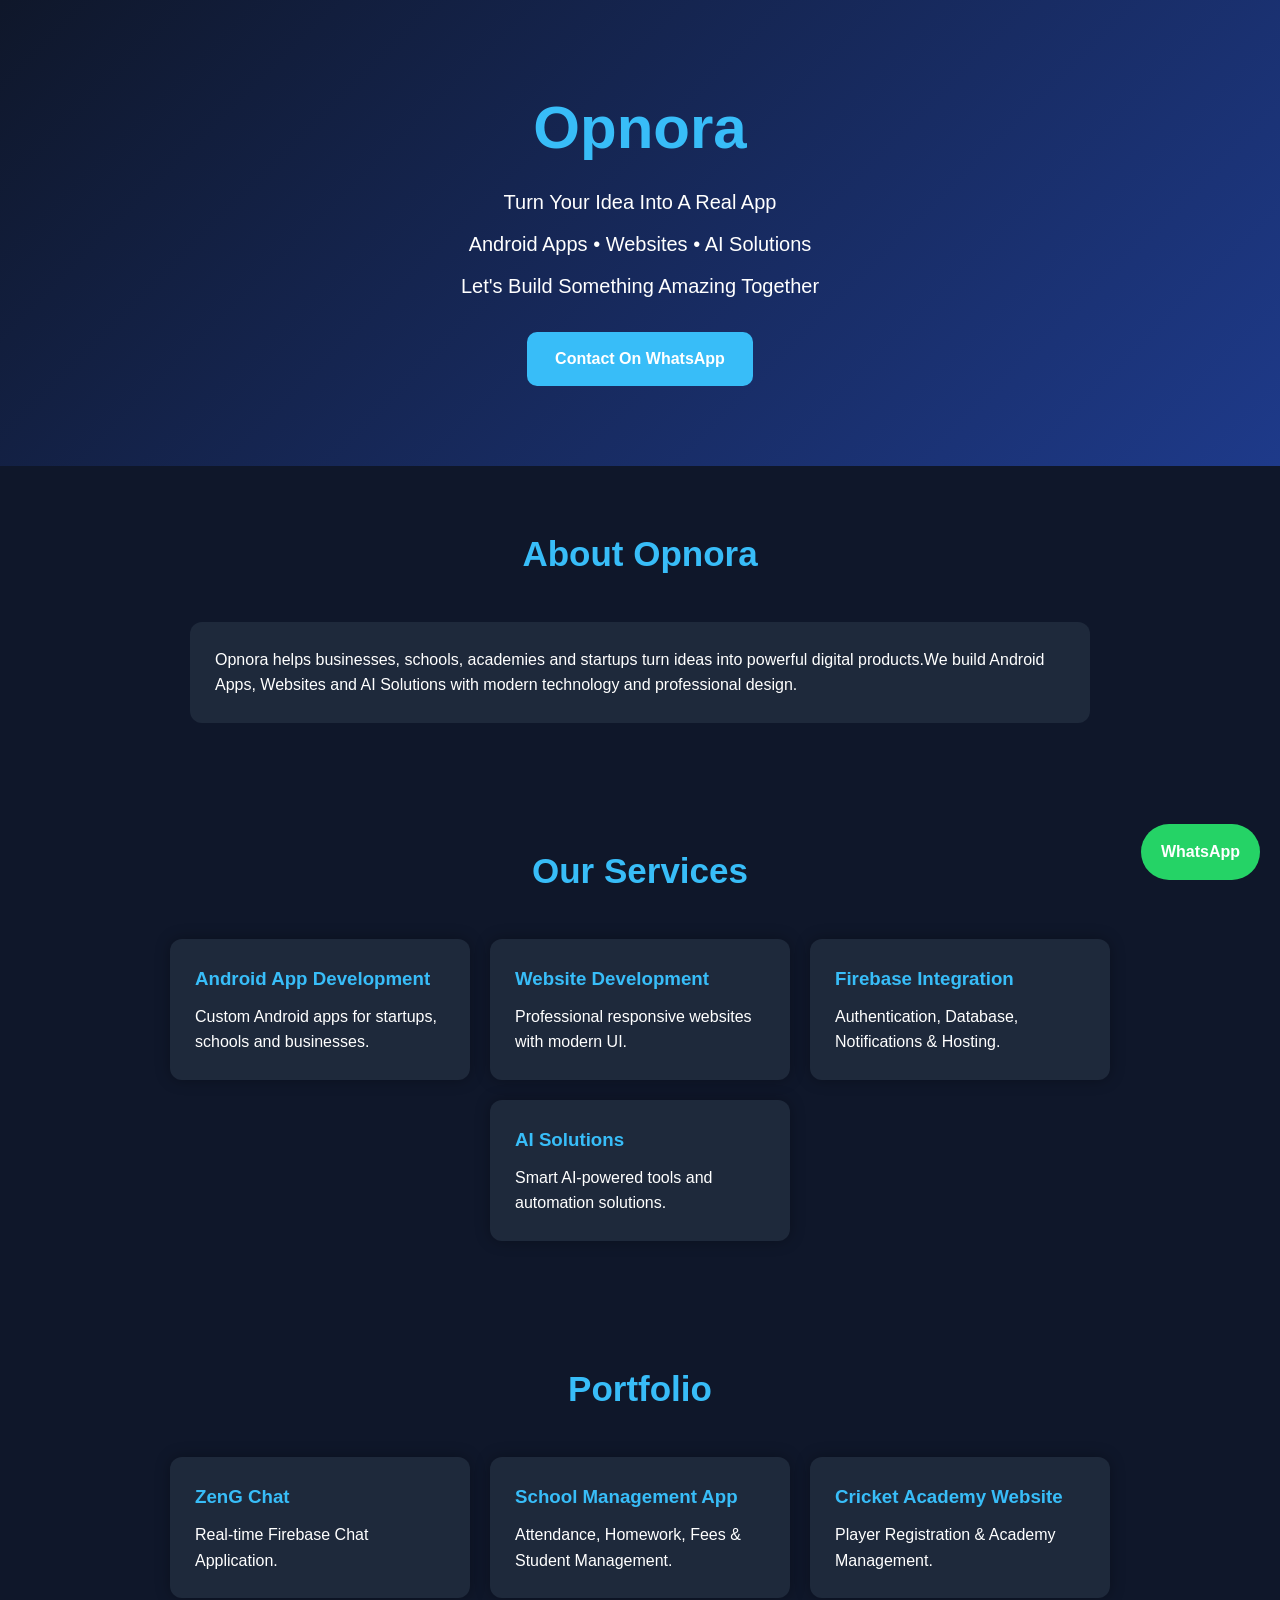
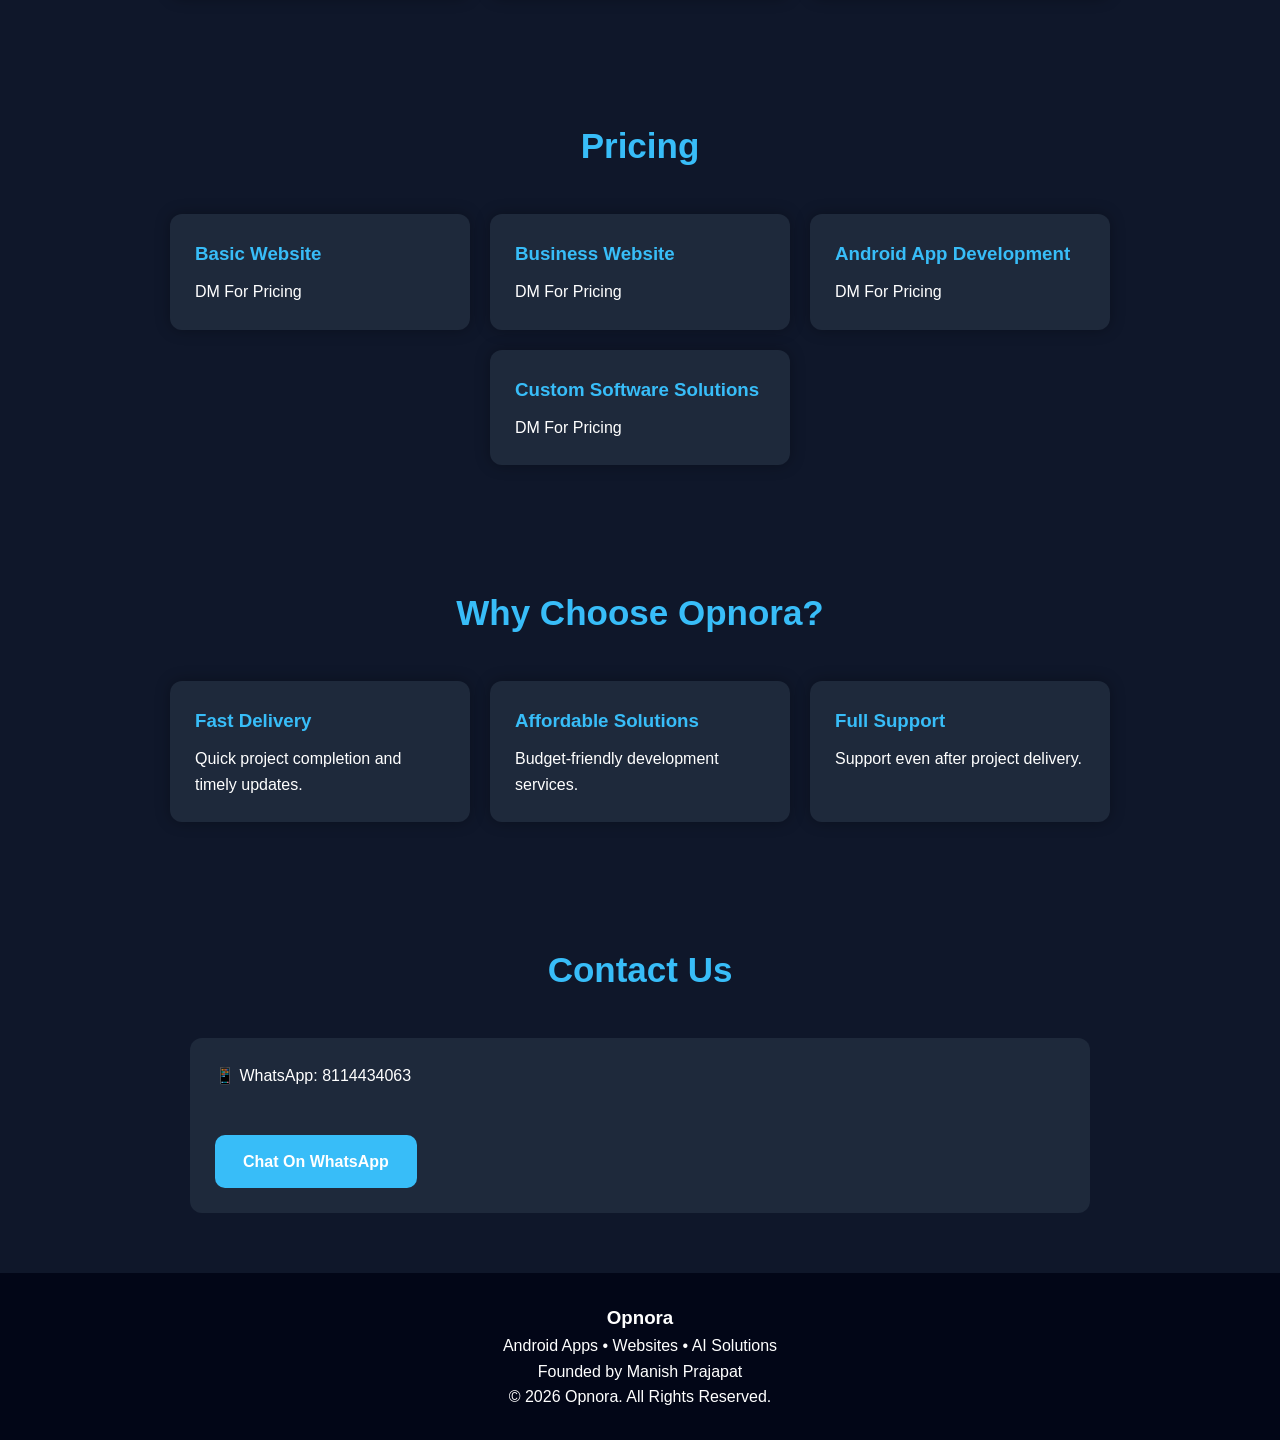
==== index.html @ c4251555 "Rename index. html to index.html" ====
<!DOCTYPE html><html lang="en">
<head>
<meta charset="UTF-8">
<meta name="viewport" content="width=device-width, initial-scale=1.0">
<title>Opnora | App Development, Websites & AI Solutions</title><style>
*{
margin:0;
padding:0;
box-sizing:border-box;
font-family:Arial,sans-serif;
}

body{
background:#0f172a;
color:white;
line-height:1.6;
}

header{
padding:80px 20px;
text-align:center;
background:linear-gradient(135deg,#0f172a,#1e3a8a);
}

header h1{
font-size:60px;
color:#38bdf8;
margin-bottom:10px;
}

header p{
font-size:20px;
margin:10px 0;
}

.btn{
display:inline-block;
padding:14px 28px;
background:#38bdf8;
color:white;
text-decoration:none;
border-radius:10px;
font-weight:bold;
margin-top:20px;
}

section{
padding:60px 20px;
}

.section-title{
text-align:center;
font-size:35px;
margin-bottom:40px;
color:#38bdf8;
}

.services{
display:flex;
flex-wrap:wrap;
justify-content:center;
gap:20px;
}

.card{
background:#1e293b;
width:300px;
padding:25px;
border-radius:12px;
box-shadow:0 0 15px rgba(0,0,0,.3);
transition:.3s;
}

.card:hover{
transform:translateY(-5px);
}

.card h3{
color:#38bdf8;
margin-bottom:10px;
}

.about-box{
max-width:900px;
margin:auto;
background:#1e293b;
padding:25px;
border-radius:12px;
}

footer{
background:#020617;
padding:30px;
text-align:center;
}

.whatsapp{
position:fixed;
right:20px;
bottom:20px;
background:#25D366;
color:white;
padding:15px 20px;
border-radius:50px;
text-decoration:none;
font-weight:bold;
}
</style></head><body><header><h1>Opnora</h1><p>Turn Your Idea Into A Real App</p><p>
Android Apps • Websites • AI Solutions
</p><p>
Let's Build Something Amazing Together
</p><a class="btn"
href="https://wa.me/918114434063">
Contact On WhatsApp
</a>

</header><section><h2 class="section-title">About Opnora</h2><div class="about-box"><p>
Opnora helps businesses, schools, academies and startups
turn ideas into powerful digital products.We build Android Apps, Websites and AI Solutions
with modern technology and professional design.

</p></div></section><section><h2 class="section-title">Our Services</h2><div class="services"><div class="card">
<h3>Android App Development</h3>
<p>Custom Android apps for startups, schools and businesses.</p>
</div><div class="card">
<h3>Website Development</h3>
<p>Professional responsive websites with modern UI.</p>
</div><div class="card">
<h3>Firebase Integration</h3>
<p>Authentication, Database, Notifications & Hosting.</p>
</div><div class="card">
<h3>AI Solutions</h3>
<p>Smart AI-powered tools and automation solutions.</p>
</div></div></section><section><h2 class="section-title">Portfolio</h2><div class="services"><div class="card">
<h3>ZenG Chat</h3>
<p>Real-time Firebase Chat Application.</p>
</div><div class="card">
<h3>School Management App</h3>
<p>Attendance, Homework, Fees & Student Management.</p>
</div><div class="card">
<h3>Cricket Academy Website</h3>
<p>Player Registration & Academy Management.</p>
</div></div></section><section><h2 class="section-title">Pricing</h2><div class="services"><div class="card">
<h3>Basic Website</h3>
<p>DM For Pricing</p>
</div><div class="card">
<h3>Business Website</h3>
<p>DM For Pricing</p>
</div><div class="card">
<h3>Android App Development</h3>
<p>DM For Pricing</p>
</div><div class="card">
<h3>Custom Software Solutions</h3>
<p>DM For Pricing</p>
</div></div></section><section><h2 class="section-title">Why Choose Opnora?</h2><div class="services"><div class="card">
<h3>Fast Delivery</h3>
<p>Quick project completion and timely updates.</p>
</div><div class="card">
<h3>Affordable Solutions</h3>
<p>Budget-friendly development services.</p>
</div><div class="card">
<h3>Full Support</h3>
<p>Support even after project delivery.</p>
</div></div></section><section><h2 class="section-title">Contact Us</h2><div class="about-box"><p>📱 WhatsApp: 8114434063</p><br><a class="btn"
href="https://wa.me/918114434063">
Chat On WhatsApp
</a>

</div></section><footer><h3>Opnora</h3><p>Android Apps • Websites • AI Solutions</p><p>Founded by Manish Prajapat</p><p>© 2026 Opnora. All Rights Reserved.</p></footer><a class="whatsapp"
href="https://wa.me/918114434063">
WhatsApp
</a>

</body>
</html>
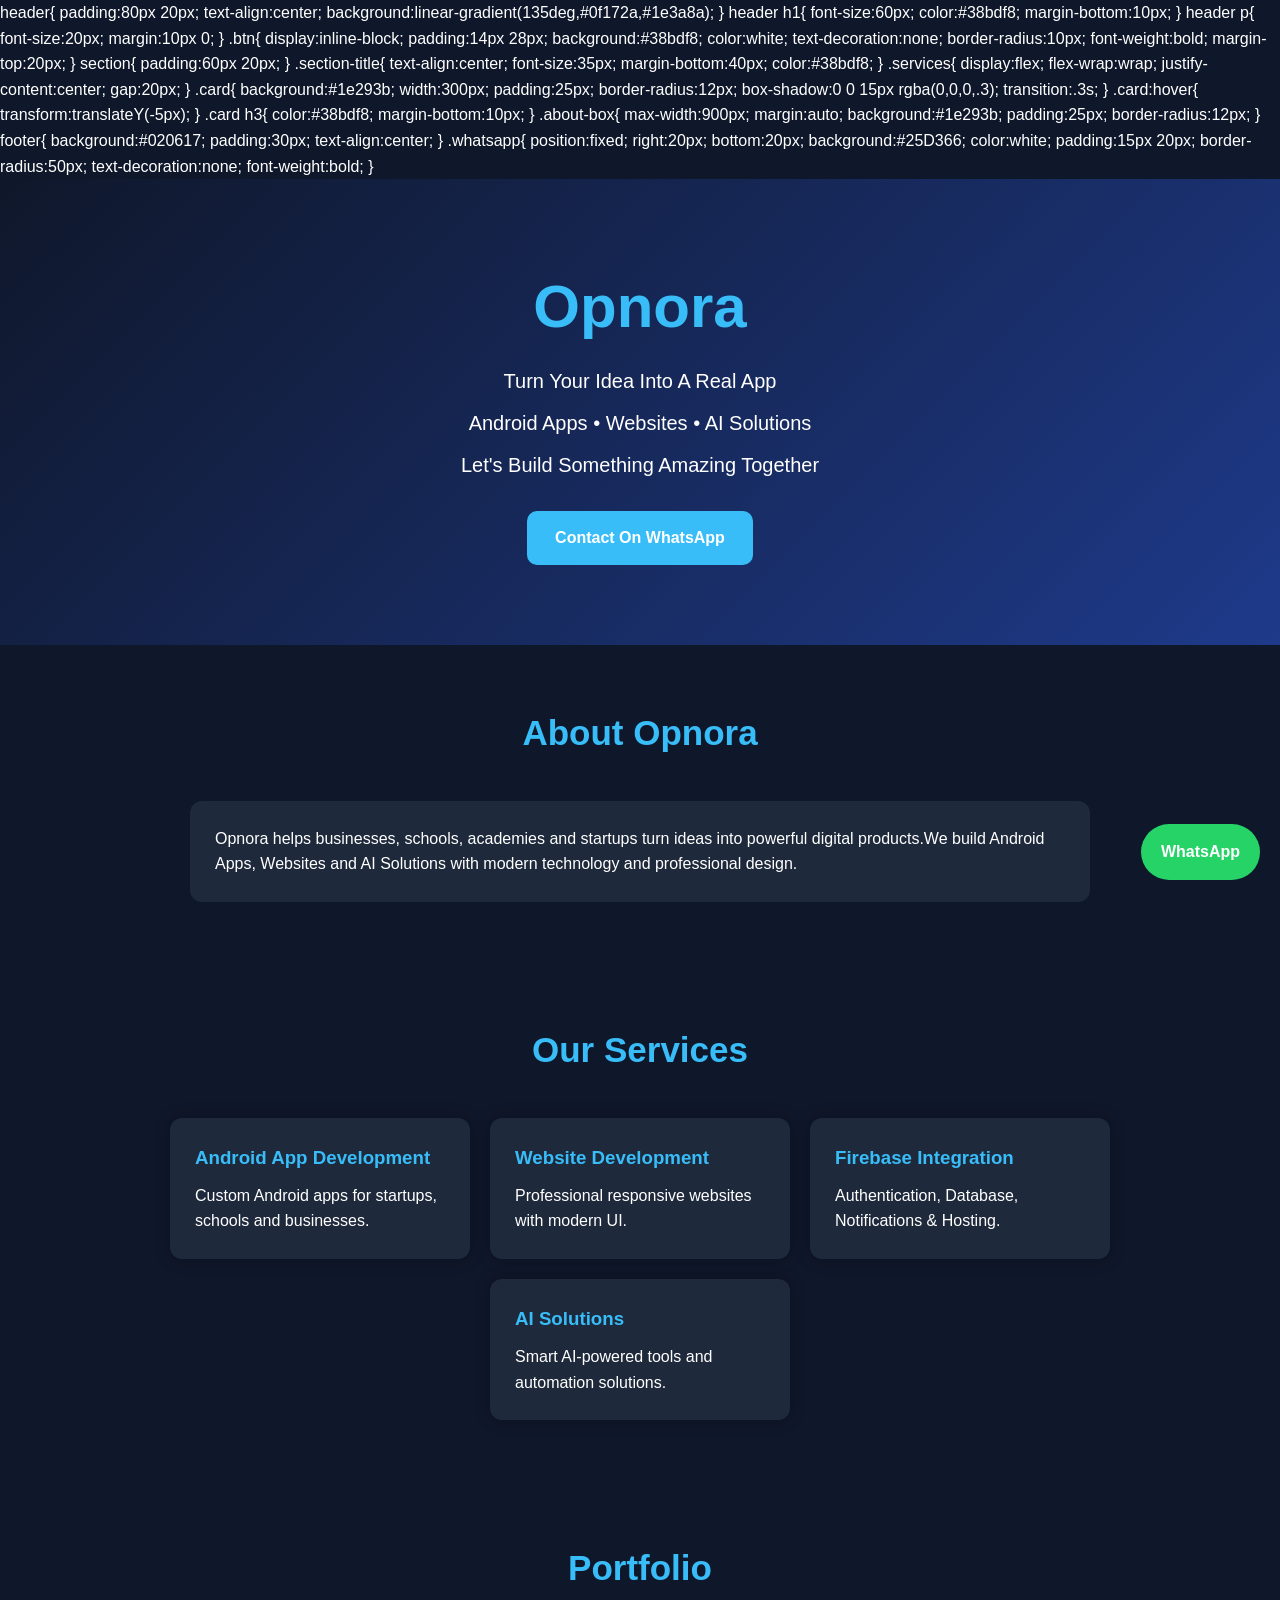
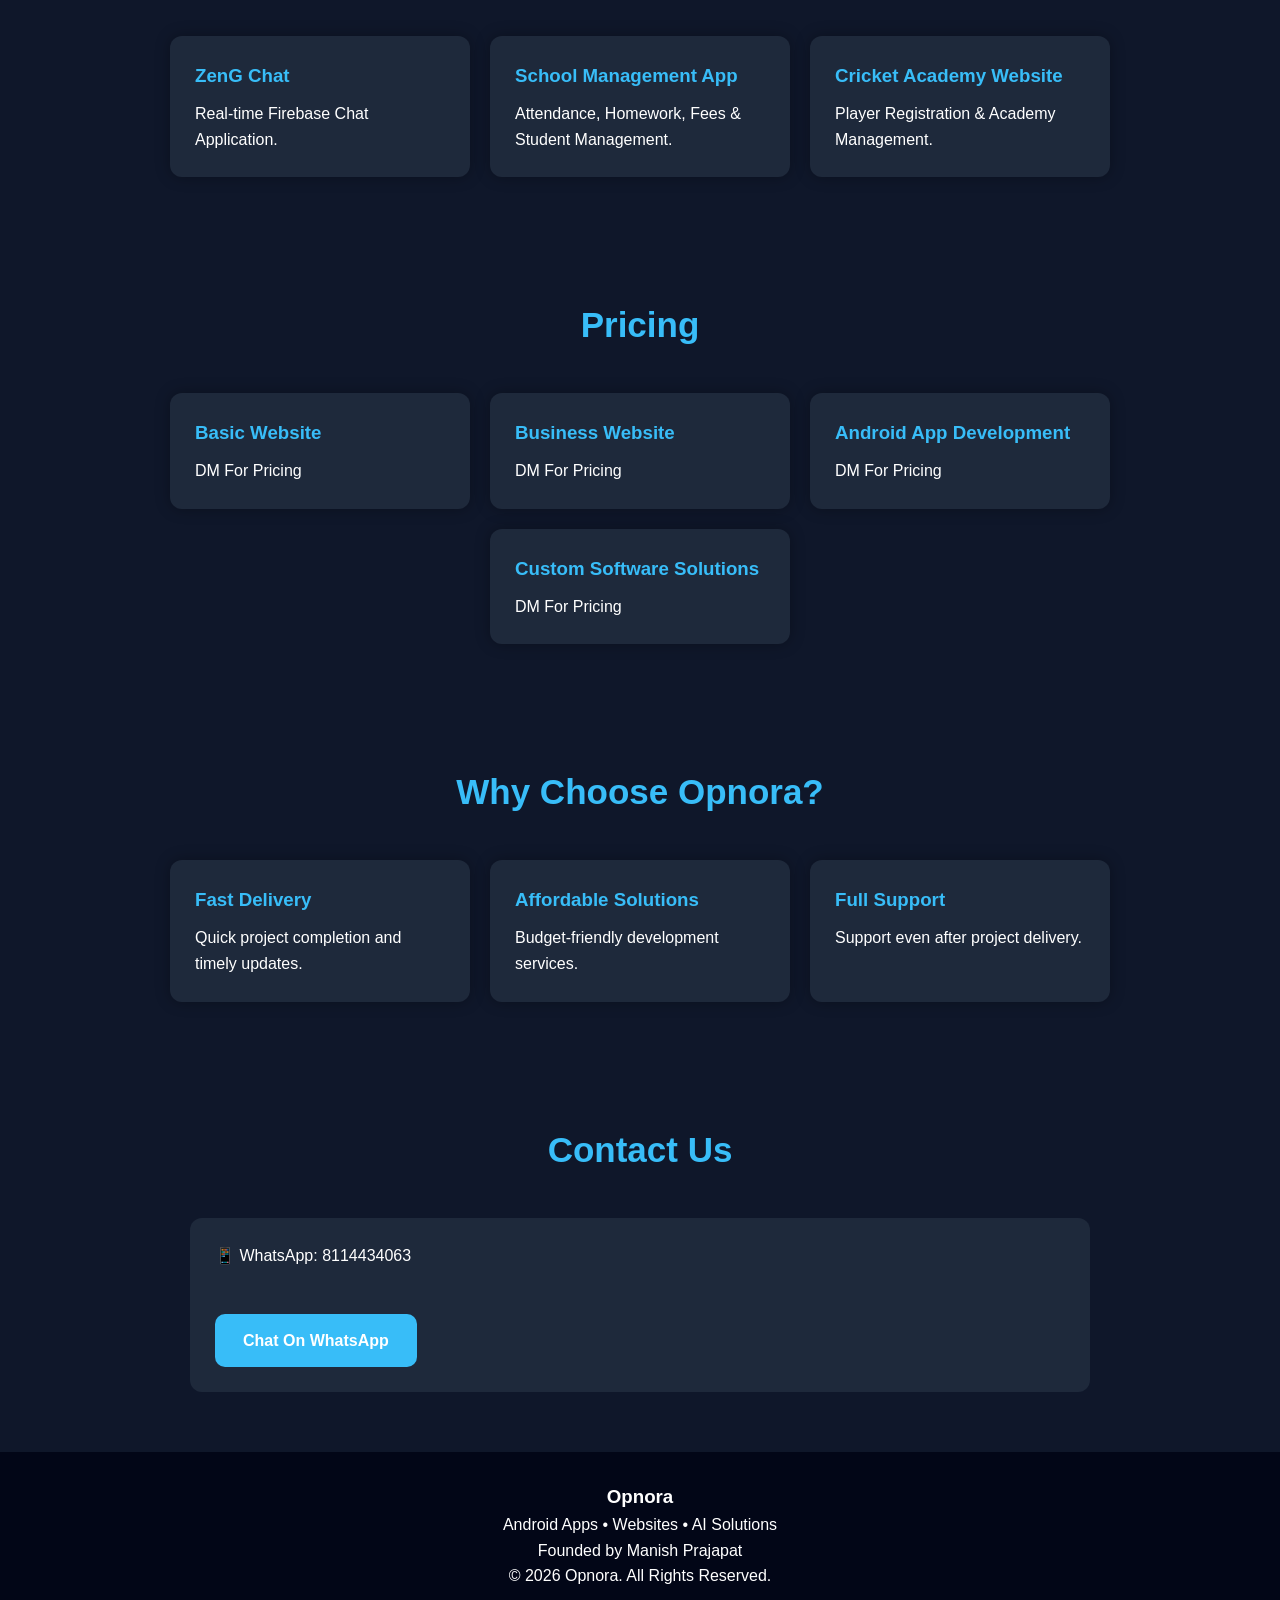
==== commit 904ec703: "Update index.html" ====
--- a/index.html
+++ b/index.html
@@ -1,8 +1,17 @@
 <!DOCTYPE html><html lang="en">
+
 <head>
+
 <meta charset="UTF-8">
+
 <meta name="viewport" content="width=device-width, initial-scale=1.0">
-<title>Opnora | App Development, Websites & AI Solutions</title><style>
+
+<meta name="google-site-verification" content="bPEjfgHOBgE4gz5OTjrElzAQfG_LMnQdu83eMcIEbHk" />
+
+<title>Opnora | App Development, Websites & AI Solutions</title>
+
+<style>
+
 *{
 margin:0;
 padding:0;
@@ -15,6 +24,102 @@
 color:white;
 line-height:1.6;
 }
+
+header{
+padding:80px 20px;
+text-align:center;
+background:linear-gradient(135deg,#0f172a,#1e3a8a);
+}
+
+header h1{
+font-size:60px;
+color:#38bdf8;
+margin-bottom:10px;
+}
+
+header p{
+font-size:20px;
+margin:10px 0;
+}
+
+.btn{
+display:inline-block;
+padding:14px 28px;
+background:#38bdf8;
+color:white;
+text-decoration:none;
+border-radius:10px;
+font-weight:bold;
+margin-top:20px;
+}
+
+section{
+padding:60px 20px;
+}
+
+.section-title{
+text-align:center;
+font-size:35px;
+margin-bottom:40px;
+color:#38bdf8;
+}
+
+.services{
+display:flex;
+flex-wrap:wrap;
+justify-content:center;
+gap:20px;
+}
+
+.card{
+background:#1e293b;
+width:300px;
+padding:25px;
+border-radius:12px;
+box-shadow:0 0 15px rgba(0,0,0,.3);
+transition:.3s;
+}
+
+.card:hover{
+transform:translateY(-5px);
+}
+
+.card h3{
+color:#38bdf8;
+margin-bottom:10px;
+}
+
+.about-box{
+max-width:900px;
+margin:auto;
+background:#1e293b;
+padding:25px;
+border-radius:12px;
+}
+
+footer{
+background:#020617;
+padding:30px;
+text-align:center;
+}
+
+.whatsapp{
+position:fixed;
+right:20px;
+bottom:20px;
+background:#25D366;
+color:white;
+padding:15px 20px;
+border-radius:50px;
+text-decoration:none;
+font-weight:bold;
+}
+
+</style>
+
+</head>
+
+<body>
 
 header{
 padding:80px 20px;
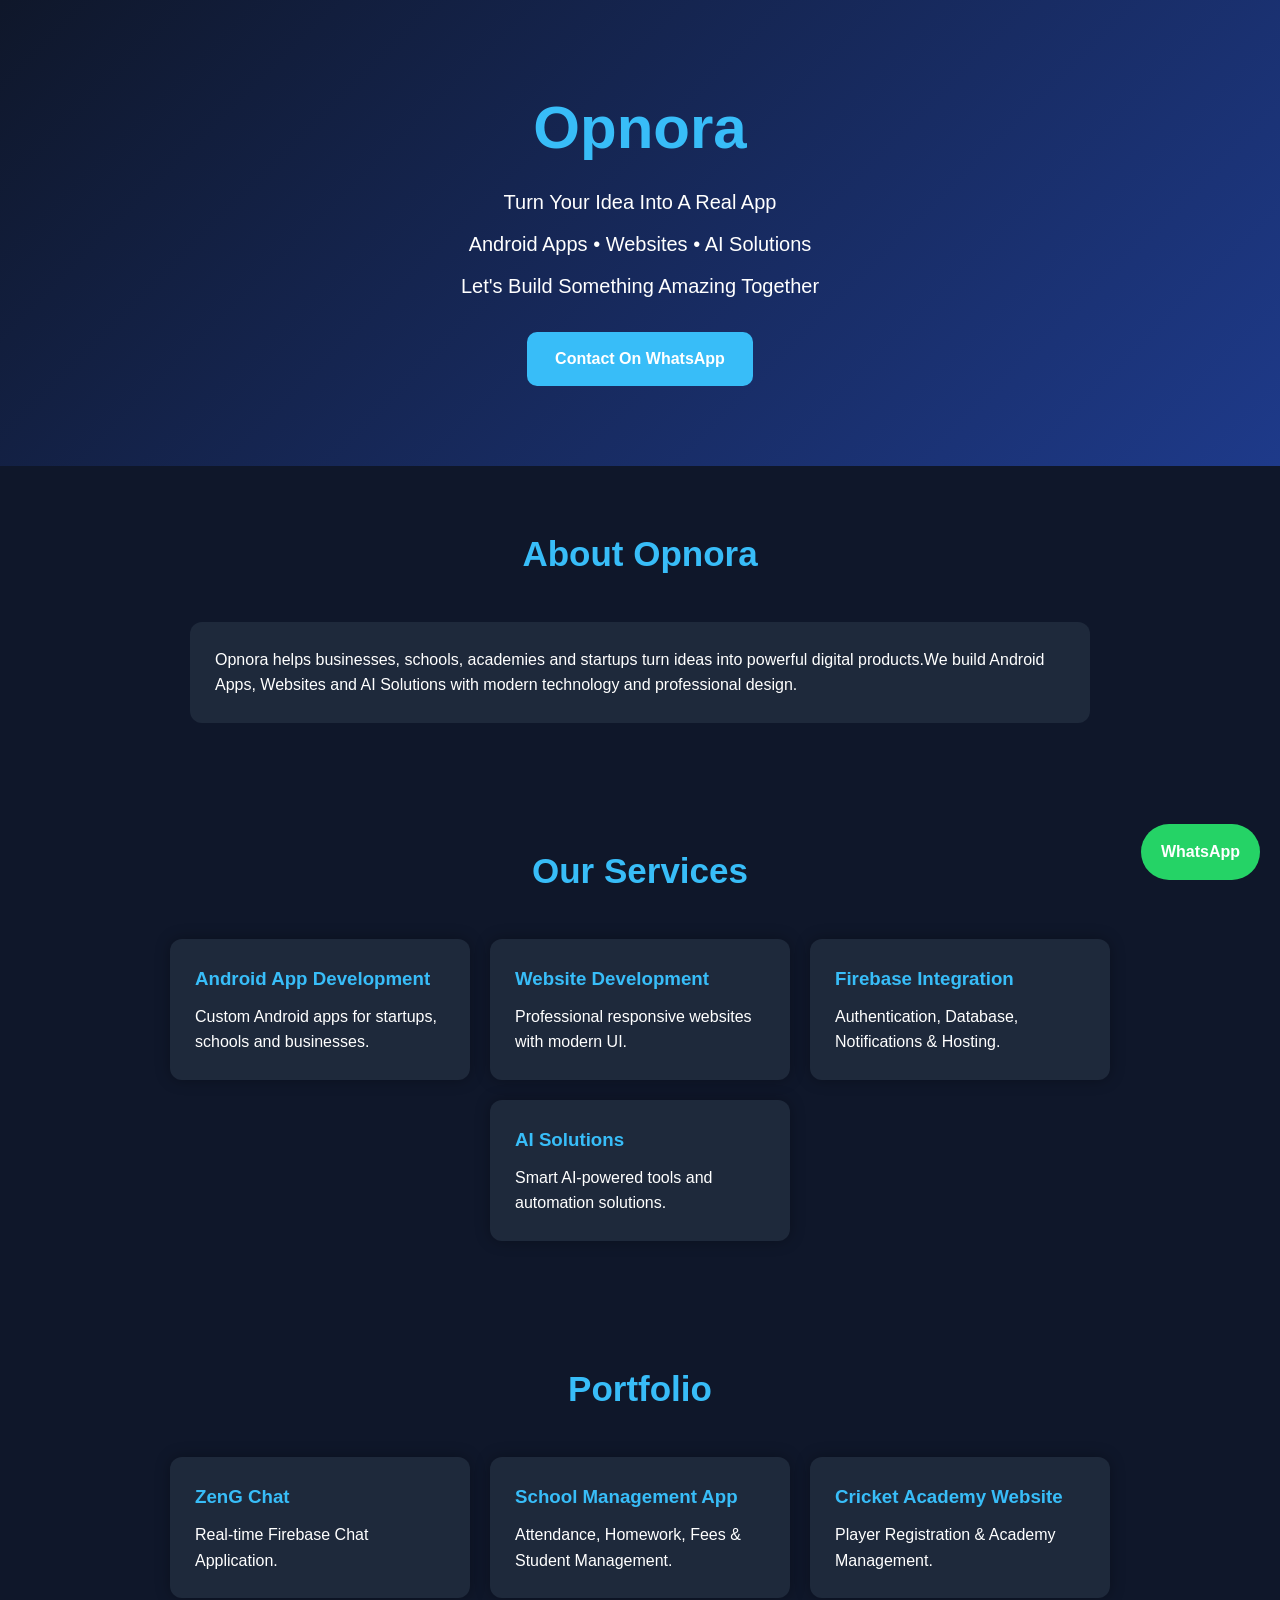
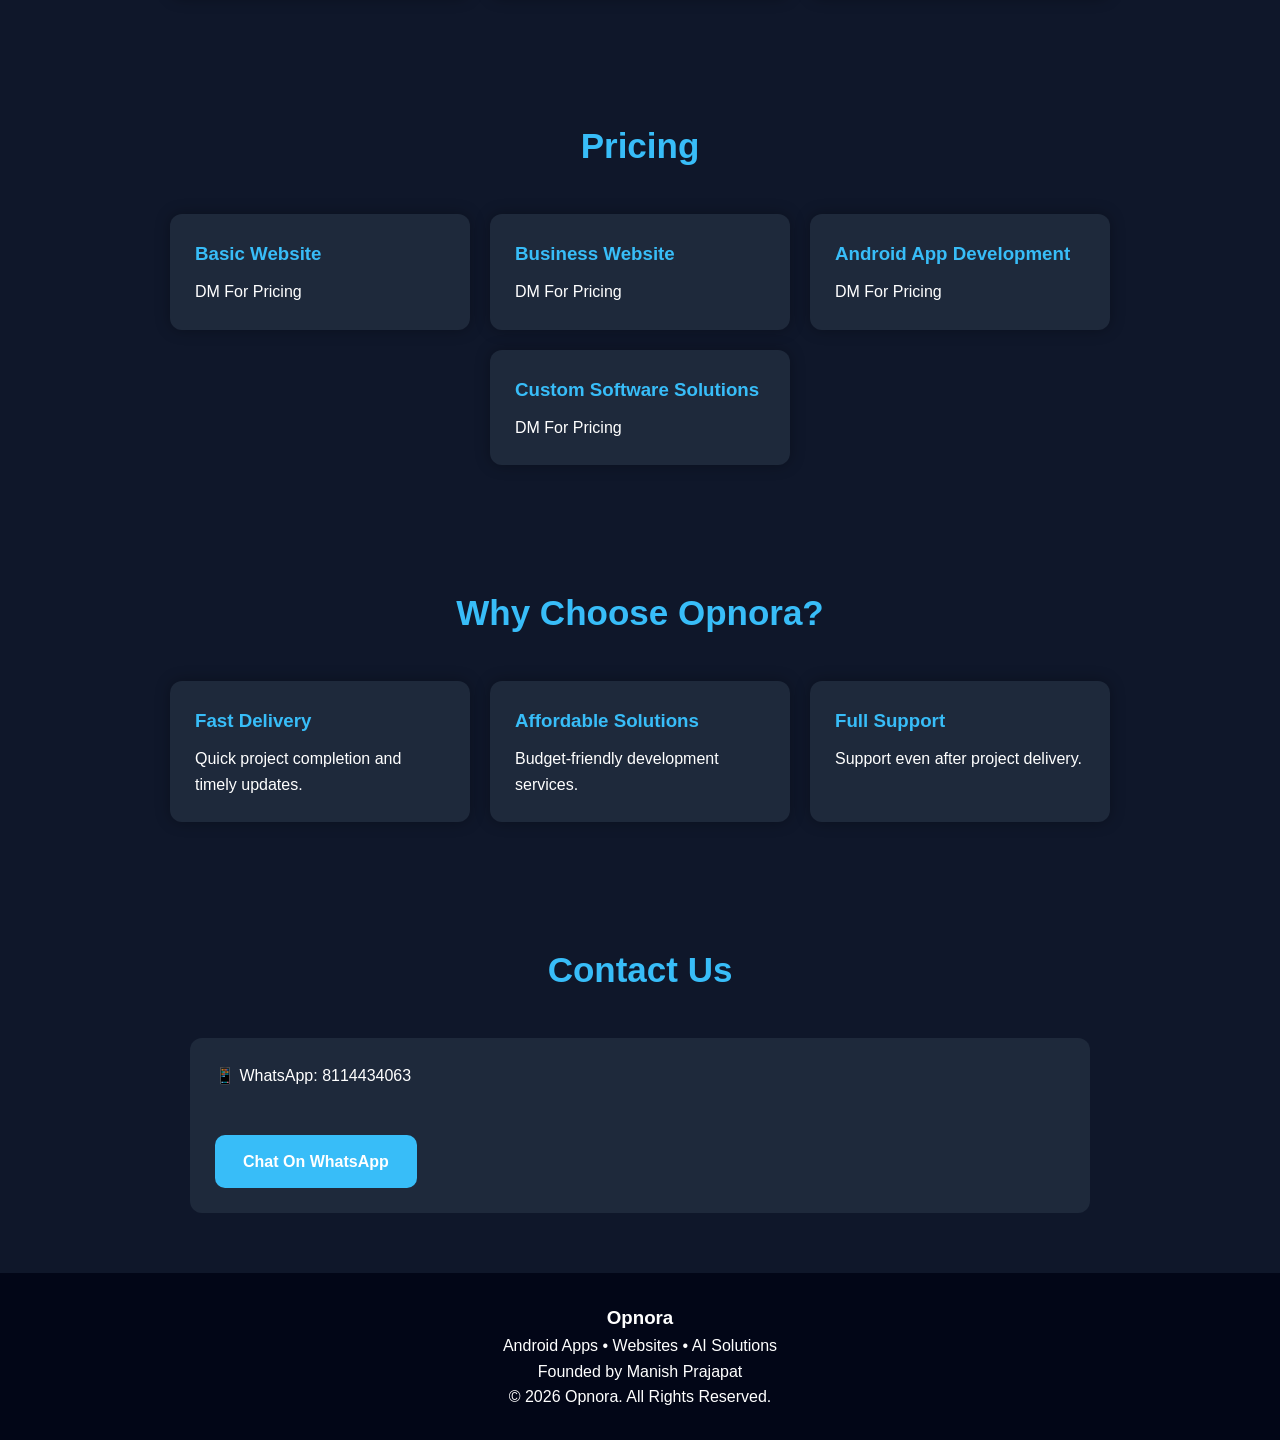
==== commit be800fd2: "Update index.html" ====
--- a/index.html
+++ b/index.html
@@ -121,105 +121,28 @@
 
 <body>
 
-header{
-padding:80px 20px;
-text-align:center;
-background:linear-gradient(135deg,#0f172a,#1e3a8a);
-}
-
-header h1{
-font-size:60px;
-color:#38bdf8;
-margin-bottom:10px;
-}
-
-header p{
-font-size:20px;
-margin:10px 0;
-}
-
-.btn{
-display:inline-block;
-padding:14px 28px;
-background:#38bdf8;
-color:white;
-text-decoration:none;
-border-radius:10px;
-font-weight:bold;
-margin-top:20px;
-}
-
-section{
-padding:60px 20px;
-}
-
-.section-title{
-text-align:center;
-font-size:35px;
-margin-bottom:40px;
-color:#38bdf8;
-}
-
-.services{
-display:flex;
-flex-wrap:wrap;
-justify-content:center;
-gap:20px;
-}
-
-.card{
-background:#1e293b;
-width:300px;
-padding:25px;
-border-radius:12px;
-box-shadow:0 0 15px rgba(0,0,0,.3);
-transition:.3s;
-}
-
-.card:hover{
-transform:translateY(-5px);
-}
-
-.card h3{
-color:#38bdf8;
-margin-bottom:10px;
-}
-
-.about-box{
-max-width:900px;
-margin:auto;
-background:#1e293b;
-padding:25px;
-border-radius:12px;
-}
-
-footer{
-background:#020617;
-padding:30px;
-text-align:center;
-}
-
-.whatsapp{
-position:fixed;
-right:20px;
-bottom:20px;
-background:#25D366;
-color:white;
-padding:15px 20px;
-border-radius:50px;
-text-decoration:none;
-font-weight:bold;
-}
-</style></head><body><header><h1>Opnora</h1><p>Turn Your Idea Into A Real App</p><p>
+<header>
+
+<h1>Opnora</h1>
+
+<p>Turn Your Idea Into A Real App</p>
+
+<p>
 Android Apps • Websites • AI Solutions
-</p><p>
+</p>
+
+<p>
 Let's Build Something Amazing Together
-</p><a class="btn"
+</p>
+
+<a class="btn"
 href="https://wa.me/918114434063">
 Contact On WhatsApp
 </a>
 
-</header><section><h2 class="section-title">About Opnora</h2><div class="about-box"><p>
+</header>
+
+<section><h2 class="section-title">About Opnora</h2><div class="about-box"><p>
 Opnora helps businesses, schools, academies and startups
 turn ideas into powerful digital products.We build Android Apps, Websites and AI Solutions
 with modern technology and professional design.
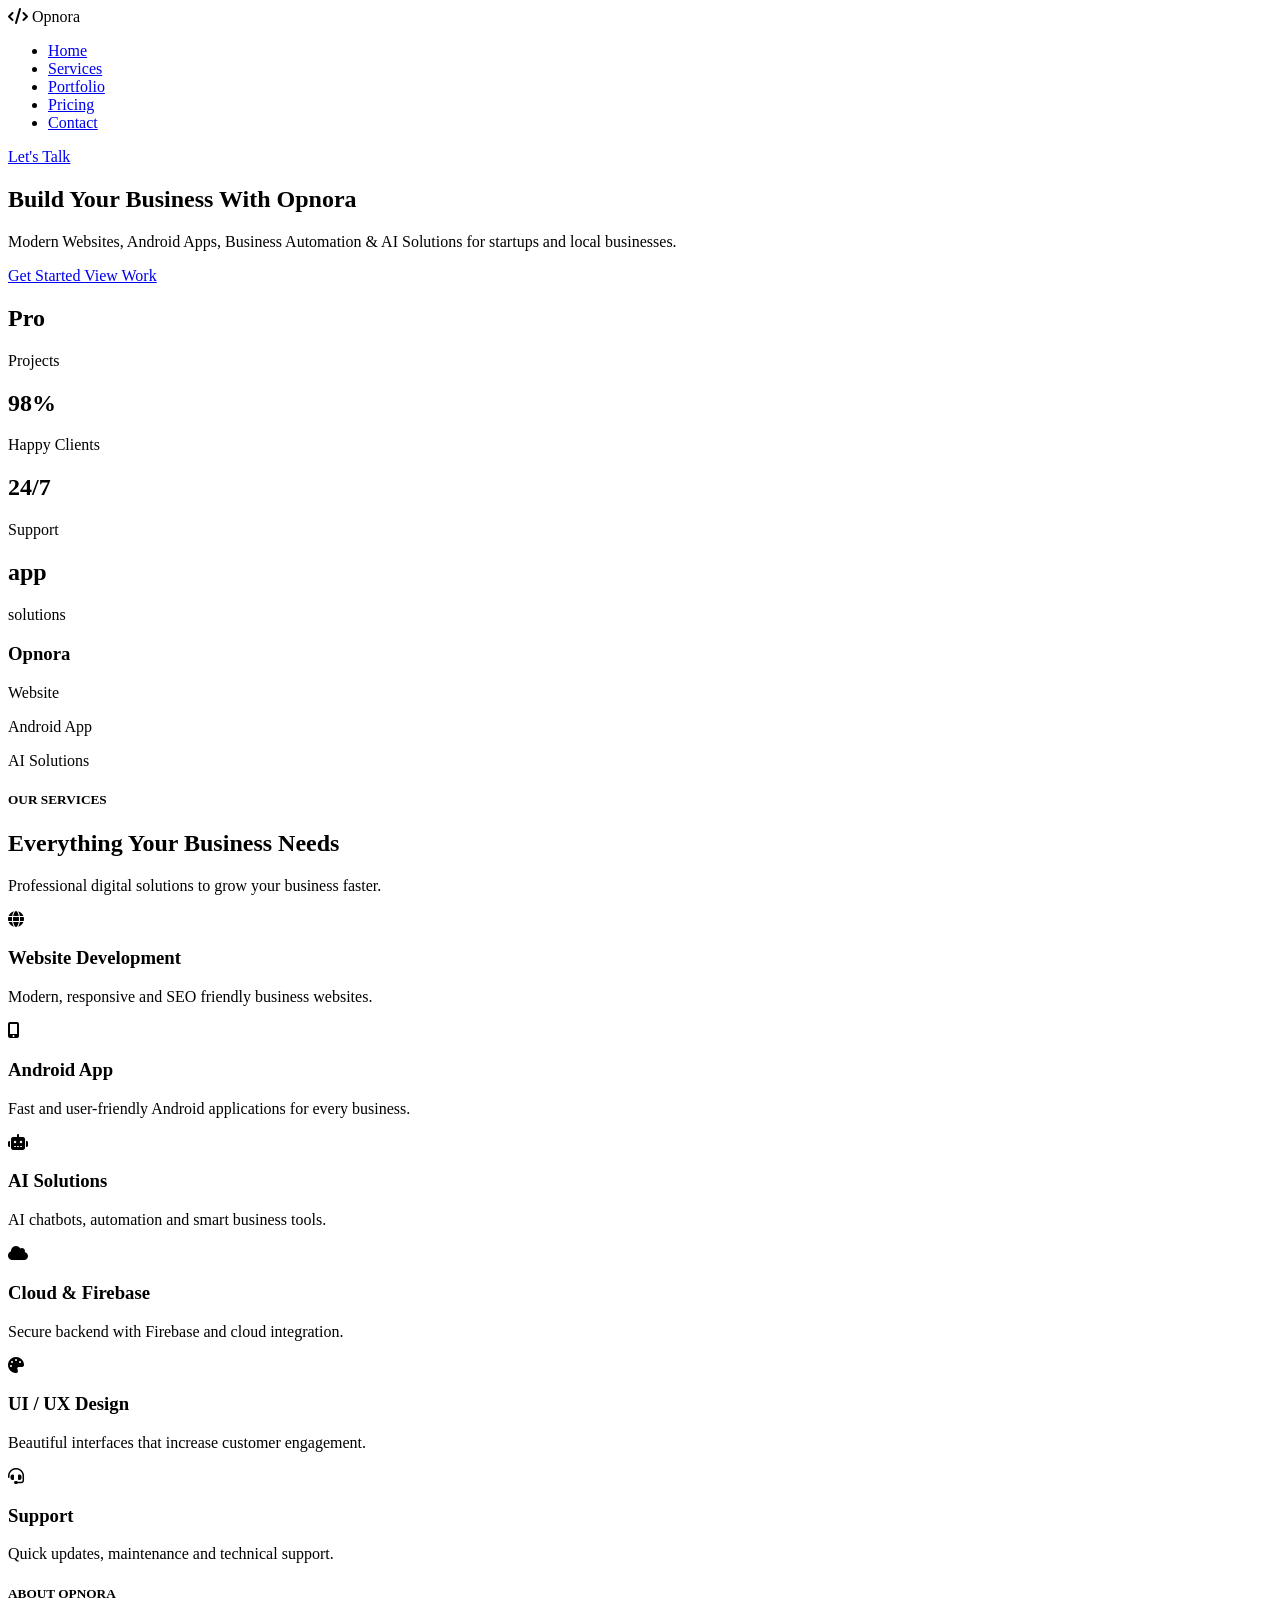
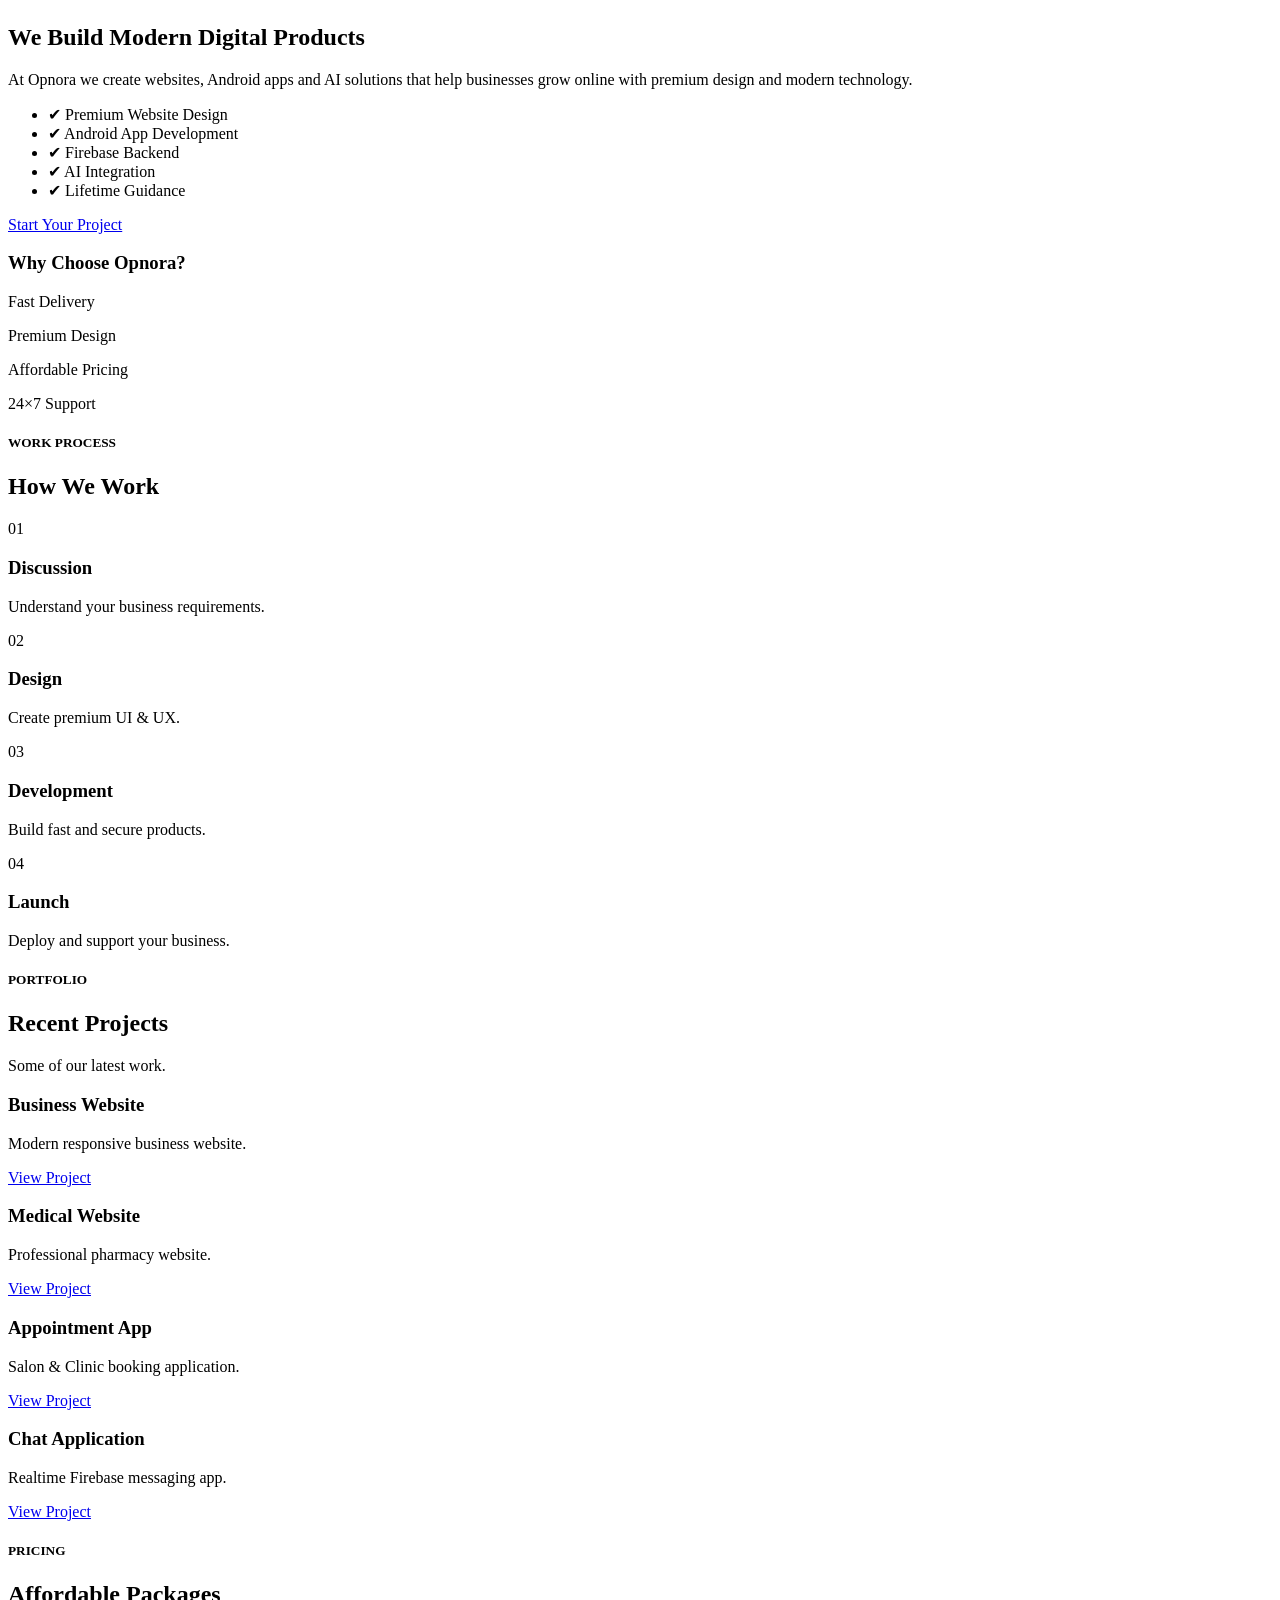
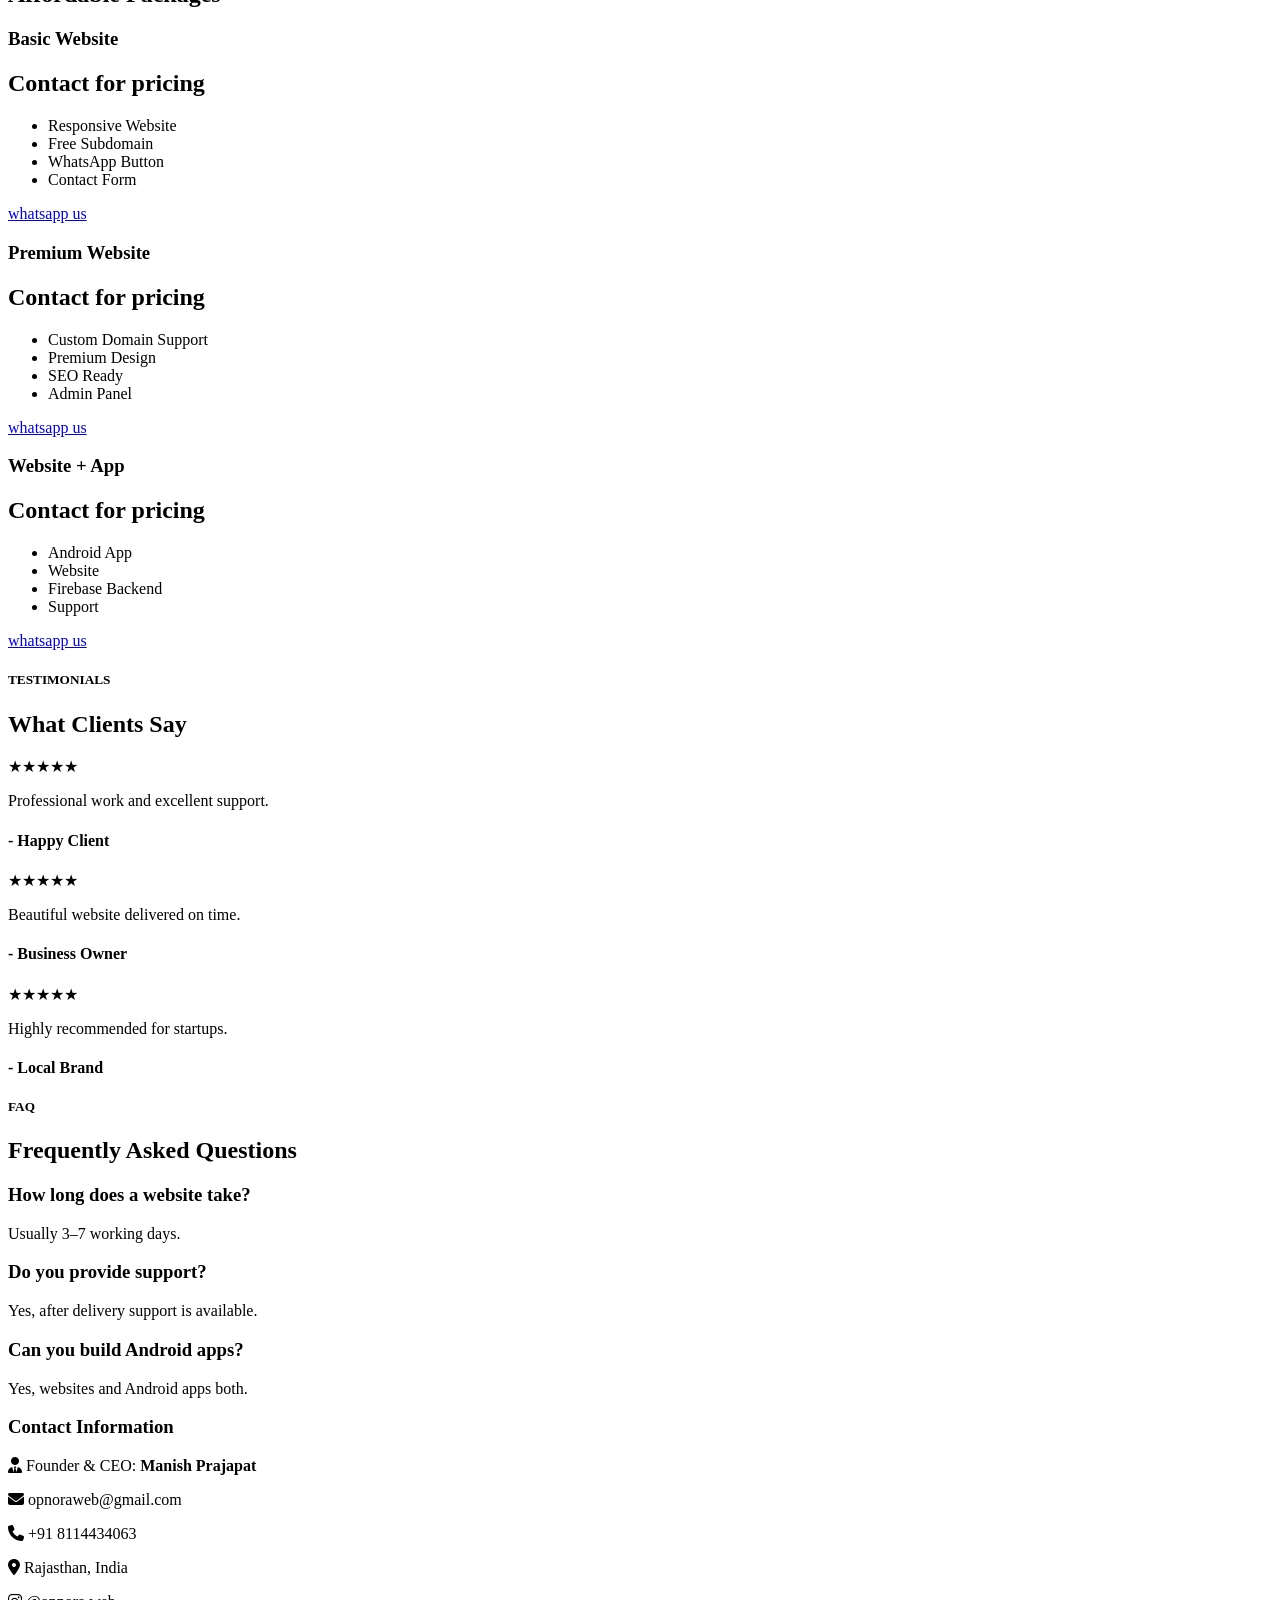
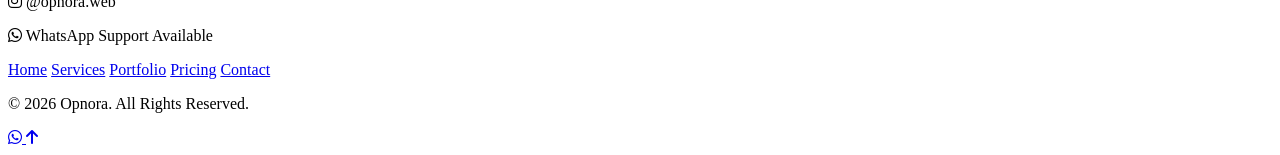
==== commit 1020ceae: "Update index.html" ====
--- a/index.html
+++ b/index.html
@@ -1,203 +1,183 @@
-<!DOCTYPE html><html lang="en">
+<!DOCTYPE html>  <html lang="en">  <head>  <meta charset="UTF-8">  
+<meta name="viewport" content="width=device-width, initial-scale=1.0">  <title>Opnora | Website & App Development</title>  <meta name="description" content="Opnora builds modern websites, Android apps and AI solutions.">  <meta name="keywords" content="Website Development, Android App, Flutter, Firebase, AI, Opnora">  <meta name="author" content="Opnora">  <link rel="preconnect" href="https://fonts.googleapis.com">  <link rel="preconnect" href="https://fonts.gstatic.com" crossorigin>  <link href="https://fonts.googleapis.com/css2?family=Poppins:wght@300;400;500;600;700;800&display=swap" rel="stylesheet">  <link href="https://cdnjs.cloudflare.com/ajax/libs/font-awesome/6.7.2/css/all.min.css" rel="stylesheet">  <link rel="stylesheet" href="style.css">  </head>  <body>  <div class="blob blob1"></div>  
+<div class="blob blob2"></div>  
+<div class="blob blob3"></div>  <nav class="navbar">  <div class="logo">  <i class="fa-solid fa-code"></i>
 
-<head>
+<span>Opnora</span>
 
-<meta charset="UTF-8">
+</div>  <ul>  <li><a href="#home">Home</a></li>  <li><a href="#services">Services</a></li>  <li><a href="#portfolio">Portfolio</a></li>  <li><a href="#pricing">Pricing</a></li>  <li><a href="#contact">Contact</a></li>  </ul>  <a href="#contact" class="nav-btn">  Let's Talk
 
-<meta name="viewport" content="width=device-width, initial-scale=1.0">
+</a>  </nav>  <section class="hero" id="home">  <div class="hero-left">  <h1>  Build Your Business
 
-<meta name="google-site-verification" content="bPEjfgHOBgE4gz5OTjrElzAQfG_LMnQdu83eMcIEbHk" />
+With
 
-<title>Opnora | App Development, Websites & AI Solutions</title>
+<span>Opnora</span>
 
-<style>
+</h1>  <p>  Modern Websites, Android Apps,
 
-*{
-margin:0;
-padding:0;
-box-sizing:border-box;
-font-family:Arial,sans-serif;
-}
+Business Automation & AI Solutions
 
-body{
-background:#0f172a;
-color:white;
-line-height:1.6;
-}
+for startups and local businesses.
 
-header{
-padding:80px 20px;
-text-align:center;
-background:linear-gradient(135deg,#0f172a,#1e3a8a);
-}
+</p>  <div class="hero-buttons">  <a href="#contact" class="btn">  Get Started
 
-header h1{
-font-size:60px;
-color:#38bdf8;
-margin-bottom:10px;
-}
+</a>  <a href="#portfolio" class="btn2">  View Work
 
-header p{
-font-size:20px;
-margin:10px 0;
-}
+</a>  </div>  <div class="stats">  <div class="stat">  <h2>Pro</h2>  <p>Projects</p>  </div>  <div class="stat">  <h2>98%</h2>  <p>Happy Clients</p>  </div>  <div class="stat">  <h2>24/7</h2>  <p>Support</p>  </div>  <div class="stat">  <h2>app</h2>  <p>solutions</p>  </div>  </div>  </div>  <div class="hero-right">  <div class="laptop">  <div class="screen">  <div class="screen-header">  <div></div>  <div></div>  <div></div>  </div>  <div class="screen-body">  <h3>Opnora</h3>  <p>Website</p>  <p>Android App</p>  <p>AI Solutions</p>  </div>  </div>  </div>  </div>  </section>  
+<section class="services" id="services">  <div class="section-title">  <h5>OUR SERVICES</h5>  <h2>Everything Your Business Needs</h2>  <p>  
+Professional digital solutions to grow your business faster.  
+</p>  </div>  <div class="service-grid">  <div class="service-card">  <i class="fa-solid fa-globe"></i>
 
-.btn{
-display:inline-block;
-padding:14px 28px;
-background:#38bdf8;
-color:white;
-text-decoration:none;
-border-radius:10px;
-font-weight:bold;
-margin-top:20px;
-}
+<h3>Website Development</h3>  <p>  
+Modern, responsive and SEO friendly business websites.  
+</p>  </div>  <div class="service-card">  <i class="fa-solid fa-mobile-screen-button"></i>
 
-section{
-padding:60px 20px;
-}
+<h3>Android App</h3>  <p>  
+Fast and user-friendly Android applications for every business.  
+</p>  </div>  <div class="service-card">  <i class="fa-solid fa-robot"></i>
 
-.section-title{
-text-align:center;
-font-size:35px;
-margin-bottom:40px;
-color:#38bdf8;
-}
+<h3>AI Solutions</h3>  <p>  
+AI chatbots, automation and smart business tools.  
+</p>  </div>  <div class="service-card">  <i class="fa-solid fa-cloud"></i>
 
-.services{
-display:flex;
-flex-wrap:wrap;
-justify-content:center;
-gap:20px;
-}
+<h3>Cloud & Firebase</h3>  <p>  
+Secure backend with Firebase and cloud integration.  
+</p>  </div>  <div class="service-card">  <i class="fa-solid fa-palette"></i>
 
-.card{
-background:#1e293b;
-width:300px;
-padding:25px;
-border-radius:12px;
-box-shadow:0 0 15px rgba(0,0,0,.3);
-transition:.3s;
-}
+<h3>UI / UX Design</h3>  <p>  
+Beautiful interfaces that increase customer engagement.  
+</p>  </div>  <div class="service-card">  <i class="fa-solid fa-headset"></i>
 
-.card:hover{
-transform:translateY(-5px);
-}
+<h3>Support</h3>  <p>  
+Quick updates, maintenance and technical support.  
+</p>  </div>  </div>  </section>  <section class="about" id="about">  <div class="about-left">  <h5>ABOUT OPNORA</h5>  <h2>  
+We Build Modern Digital Products  
+</h2>  <p>  At Opnora we create websites, Android apps and AI solutions that help businesses grow online with premium design and modern technology.
 
-.card h3{
-color:#38bdf8;
-margin-bottom:10px;
-}
+</p>  <ul>  <li>✔ Premium Website Design</li>  <li>✔ Android App Development</li>  <li>✔ Firebase Backend</li>  <li>✔ AI Integration</li>  <li>✔ Lifetime Guidance</li>  </ul>  <a href="#contact" class="btn">  Start Your Project
 
-.about-box{
-max-width:900px;
-margin:auto;
-background:#1e293b;
-padding:25px;
-border-radius:12px;
-}
+</a>  </div>  <div class="about-right">  <div class="about-box">  <h3>Why Choose Opnora?</h3>  <p>  Fast Delivery
 
-footer{
-background:#020617;
-padding:30px;
-text-align:center;
-}
+</p>  <p>  Premium Design
 
-.whatsapp{
-position:fixed;
-right:20px;
-bottom:20px;
-background:#25D366;
-color:white;
-padding:15px 20px;
-border-radius:50px;
-text-decoration:none;
-font-weight:bold;
-}
+</p>  <p>  Affordable Pricing
 
-</style>
+</p>  <p>  24×7 Support
 
-</head>
+</p>  </div>  </div>  </section>  <section class="process">  <div class="section-title">  <h5>WORK PROCESS</h5>  <h2>How We Work</h2>  </div>  <div class="process-grid">  <div class="process-card">  <span>01</span>
 
-<body>
+<h3>Discussion</h3>  <p>  
+Understand your business requirements.  
+</p>  </div>  <div class="process-card">  <span>02</span>
 
-<header>
+<h3>Design</h3>  <p>  
+Create premium UI & UX.  
+</p>  </div>  <div class="process-card">  <span>03</span>
 
-<h1>Opnora</h1>
+<h3>Development</h3>  <p>  
+Build fast and secure products.  
+</p>  </div>  <div class="process-card">  <span>04</span>
 
-<p>Turn Your Idea Into A Real App</p>
+<h3>Launch</h3>  <p>  
+Deploy and support your business.  
+</p>  </div>  </div>  </section>  
+<section class="portfolio" id="portfolio">  <div class="section-title">  
+<h5>PORTFOLIO</h5>  
+<h2>Recent Projects</h2>  
+<p>Some of our latest work.</p>  
+</div>  <div class="portfolio-grid">  <div class="portfolio-card">  
+<h3>Business Website</h3>  
+<p>Modern responsive business website.</p>  
+<a href="#">View Project</a>  
+</div>  <div class="portfolio-card">  
+<h3>Medical Website</h3>  
+<p>Professional pharmacy website.</p>  
+<a href="#">View Project</a>  
+</div>  <div class="portfolio-card">  
+<h3>Appointment App</h3>  
+<p>Salon & Clinic booking application.</p>  
+<a href="#">View Project</a>  
+</div>  <div class="portfolio-card">  
+<h3>Chat Application</h3>  
+<p>Realtime Firebase messaging app.</p>  
+<a href="#">View Project</a>  
+</div>  </div>  </section>  <section class="pricing" id="pricing">  <div class="section-title">  
+<h5>PRICING</h5>  
+<h2>Affordable Packages</h2>  
+</div>  <div class="pricing-grid">  <div class="price-card">  <h3>Basic Website</h3>  <h1>Contact for pricing</h1>  <ul>  
+<li>Responsive Website</li>  
+<li>Free Subdomain</li>  
+<li>WhatsApp Button</li>  
+<li>Contact Form</li>  
+</ul>  <a href="#contact" class="btn">  
+whatsapp us  
+</a>  </div>  <div class="price-card featured">  <h3>Premium Website</h3>  <h1>Contact for pricing</h1>  <ul>  
+<li>Custom Domain Support</li>  
+<li>Premium Design</li>  
+<li>SEO Ready</li>  
+<li>Admin Panel</li>  
+</ul>  <a href="#contact" class="btn">  
+whatsapp us
+</a>  </div>  <div class="price-card">  <h3>Website + App</h3>  <h1>Contact for pricing</h1>  <ul>  
+<li>Android App</li>  
+<li>Website</li>  
+<li>Firebase Backend</li>  
+<li>Support</li>  
+</ul>  <a href="#contact" class="btn">  
+whatsapp us
+</a>  </div>  </div>  </section>  <section class="testimonial">  <div class="section-title">  <h5>TESTIMONIALS</h5>  <h2>What Clients Say</h2>  </div>  <div class="testimonial-grid">  <div class="testimonial-card">  ★★★★★
 
-<p>
-Android Apps • Websites • AI Solutions
-</p>
+<p>  Professional work and excellent support.
 
-<p>
-Let's Build Something Amazing Together
-</p>
+</p>  <h4>- Happy Client</h4>  </div>  <div class="testimonial-card">  ★★★★★
 
-<a class="btn"
-href="https://wa.me/918114434063">
-Contact On WhatsApp
-</a>
+<p>  Beautiful website delivered on time.
 
-</header>
+</p>  <h4>- Business Owner</h4>  </div>  <div class="testimonial-card">  ★★★★★
 
-<section><h2 class="section-title">About Opnora</h2><div class="about-box"><p>
-Opnora helps businesses, schools, academies and startups
-turn ideas into powerful digital products.We build Android Apps, Websites and AI Solutions
-with modern technology and professional design.
+<p>  Highly recommended for startups.
 
-</p></div></section><section><h2 class="section-title">Our Services</h2><div class="services"><div class="card">
-<h3>Android App Development</h3>
-<p>Custom Android apps for startups, schools and businesses.</p>
-</div><div class="card">
-<h3>Website Development</h3>
-<p>Professional responsive websites with modern UI.</p>
-</div><div class="card">
-<h3>Firebase Integration</h3>
-<p>Authentication, Database, Notifications & Hosting.</p>
-</div><div class="card">
-<h3>AI Solutions</h3>
-<p>Smart AI-powered tools and automation solutions.</p>
-</div></div></section><section><h2 class="section-title">Portfolio</h2><div class="services"><div class="card">
-<h3>ZenG Chat</h3>
-<p>Real-time Firebase Chat Application.</p>
-</div><div class="card">
-<h3>School Management App</h3>
-<p>Attendance, Homework, Fees & Student Management.</p>
-</div><div class="card">
-<h3>Cricket Academy Website</h3>
-<p>Player Registration & Academy Management.</p>
-</div></div></section><section><h2 class="section-title">Pricing</h2><div class="services"><div class="card">
-<h3>Basic Website</h3>
-<p>DM For Pricing</p>
-</div><div class="card">
-<h3>Business Website</h3>
-<p>DM For Pricing</p>
-</div><div class="card">
-<h3>Android App Development</h3>
-<p>DM For Pricing</p>
-</div><div class="card">
-<h3>Custom Software Solutions</h3>
-<p>DM For Pricing</p>
-</div></div></section><section><h2 class="section-title">Why Choose Opnora?</h2><div class="services"><div class="card">
-<h3>Fast Delivery</h3>
-<p>Quick project completion and timely updates.</p>
-</div><div class="card">
-<h3>Affordable Solutions</h3>
-<p>Budget-friendly development services.</p>
-</div><div class="card">
-<h3>Full Support</h3>
-<p>Support even after project delivery.</p>
-</div></div></section><section><h2 class="section-title">Contact Us</h2><div class="about-box"><p>📱 WhatsApp: 8114434063</p><br><a class="btn"
-href="https://wa.me/918114434063">
-Chat On WhatsApp
-</a>
+</p>  <h4>- Local Brand</h4>  </div>  </div>  </section>  <section class="faq">  <div class="section-title">  <h5>FAQ</h5>  <h2>Frequently Asked Questions</h2>  </div>  <div class="faq-item">  
+<h3>How long does a website take?</h3>  
+<p>Usually 3–7 working days.</p>  
+</div>  <div class="faq-item">  
+<h3>Do you provide support?</h3>  
+<p>Yes, after delivery support is available.</p>  
+</div>  <div class="faq-item">  
+<h3>Can you build Android apps?</h3>  
+<p>Yes, websites and Android apps both.</p>  
+</div>  </section>  
+<div class="contact-info">
 
-</div></section><footer><h3>Opnora</h3><p>Android Apps • Websites • AI Solutions</p><p>Founded by Manish Prajapat</p><p>© 2026 Opnora. All Rights Reserved.</p></footer><a class="whatsapp"
-href="https://wa.me/918114434063">
-WhatsApp
-</a>
+<h3>Contact Information</h3>
 
-</body>
-</html>
+<p><i class="fa-solid fa-user-tie"></i> Founder & CEO: <strong>Manish Prajapat</strong></p>
+
+<p><i class="fa-solid fa-envelope"></i> opnoraweb@gmail.com</p>
+
+<p><i class="fa-solid fa-phone"></i> +91 8114434063</p>
+
+<p><i class="fa-solid fa-location-dot"></i> Rajasthan, India</p>
+
+<p><i class="fa-brands fa-instagram"></i> @opnora.web</p>
+
+<p><i class="fa-brands fa-whatsapp"></i> WhatsApp Support Available</p>
+
+</div>
+</p>  </div>  <div class="footer-links">  <a href="#home">Home</a>
+
+<a href="#services">Services</a>
+
+<a href="#portfolio">Portfolio</a>
+
+<a href="#pricing">Pricing</a>
+
+<a href="#contact">Contact</a>
+
+</div>  <p class="copyright">  © 2026 Opnora. All Rights Reserved.
+
+</p>  </footer>  <a href="https://wa.me/918114434063" class="whatsapp">  <i class="fa-brands fa-whatsapp"></i>
+
+</a>  <a href="#home" class="top-btn">  <i class="fa-solid fa-arrow-up"></i>
+
+</a>  <script src="script.js"></script>  </body>  </html>
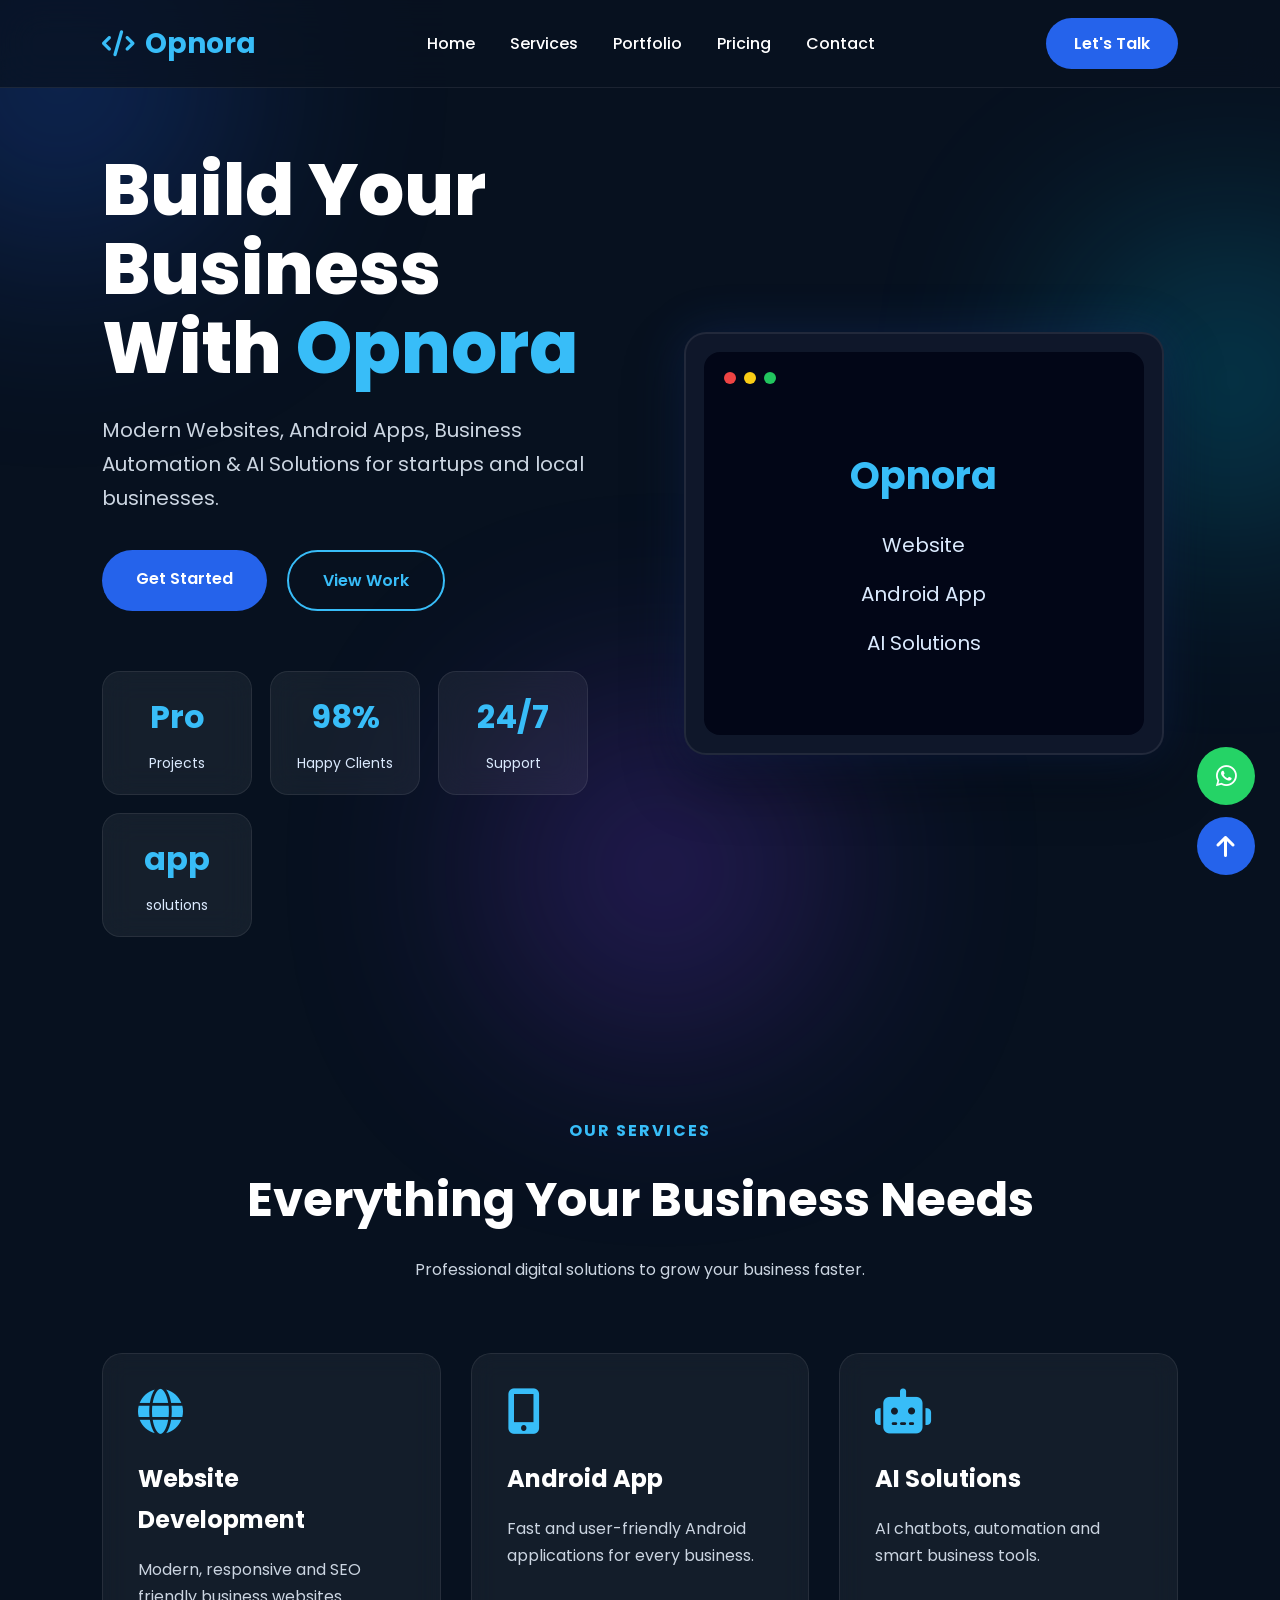
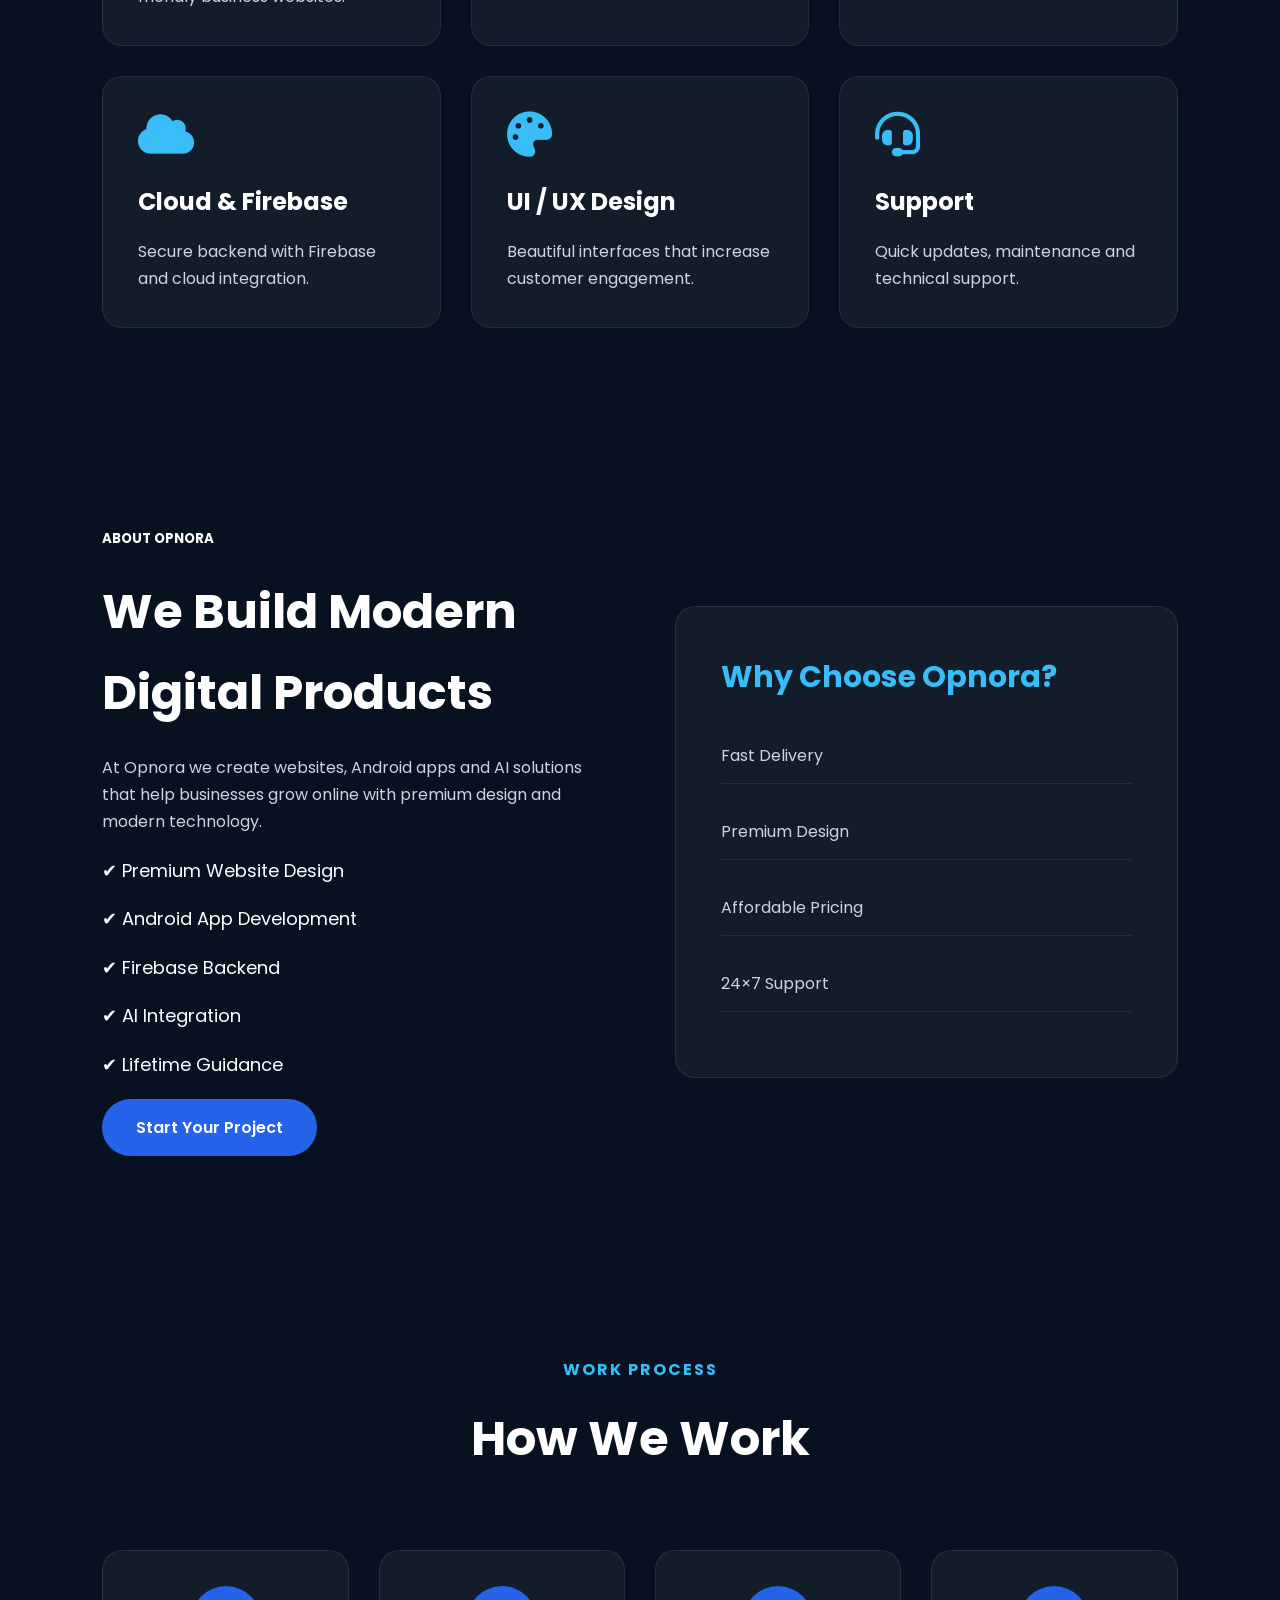
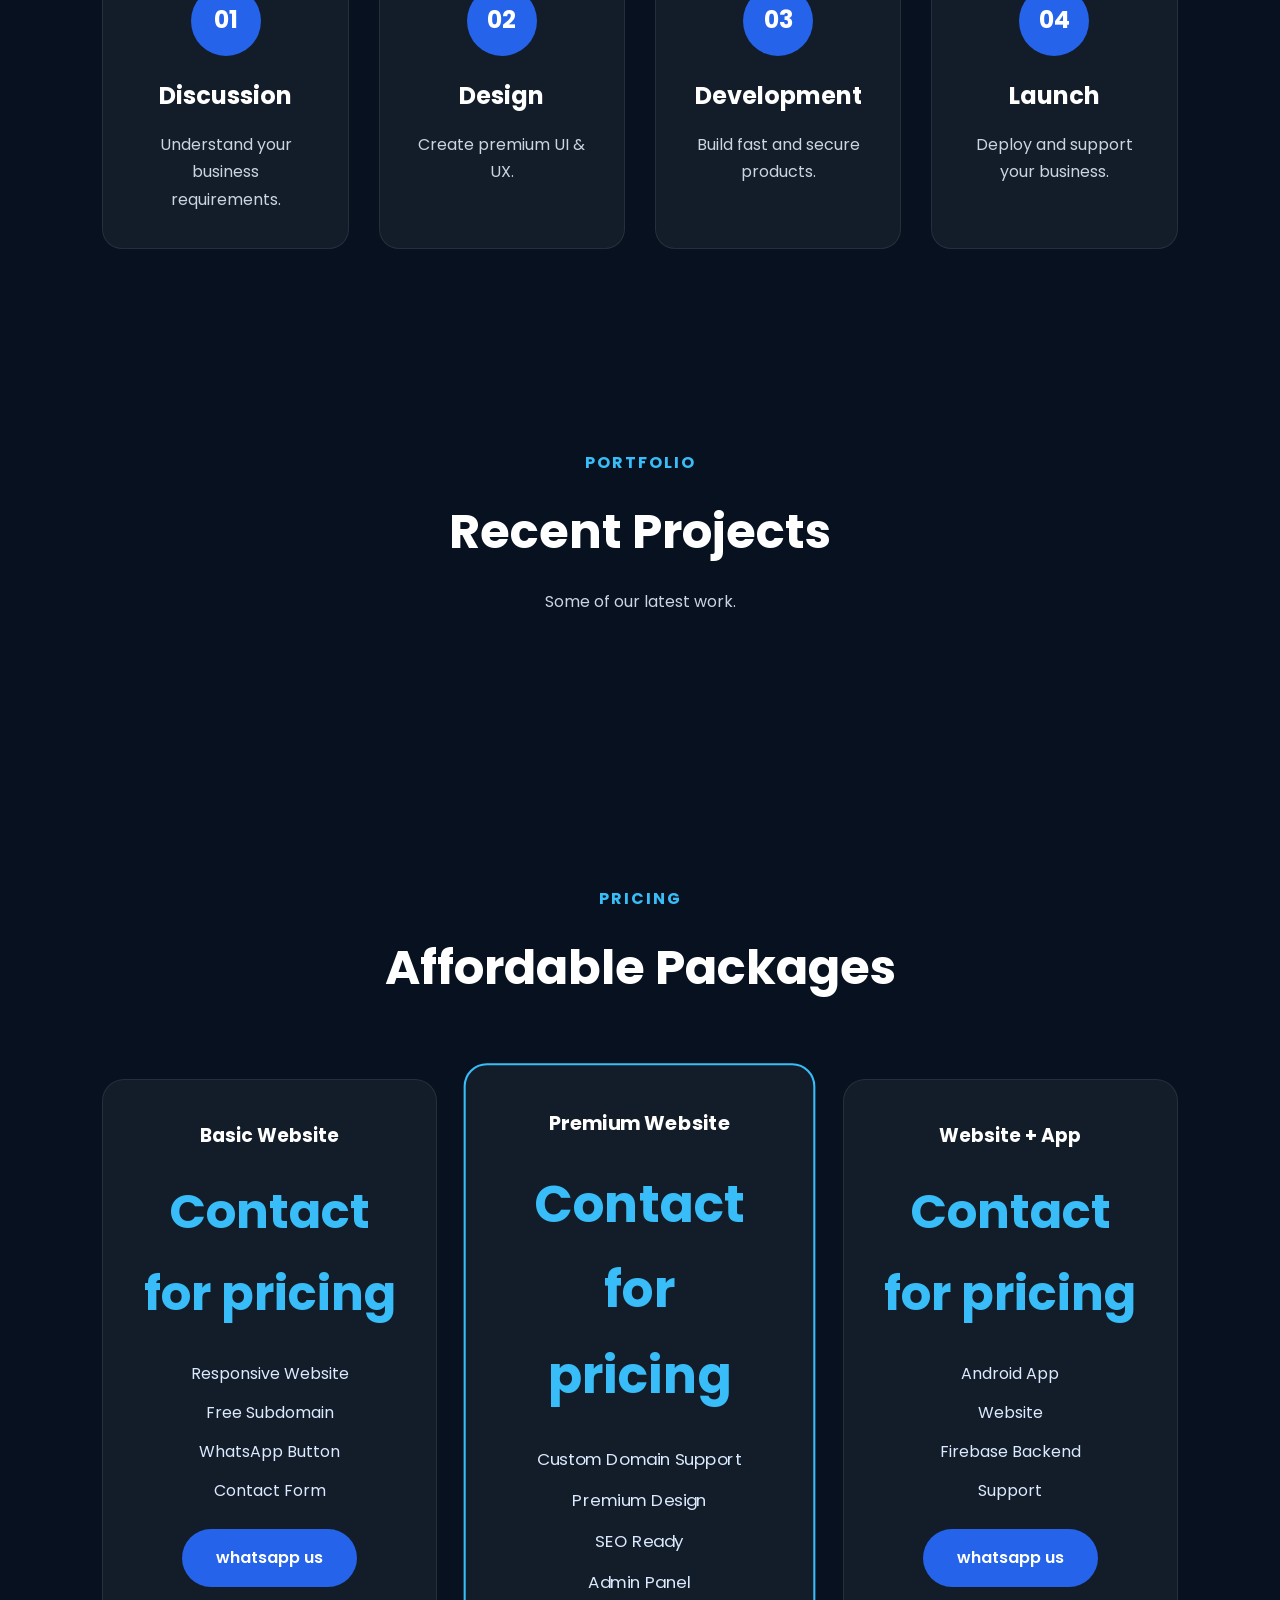
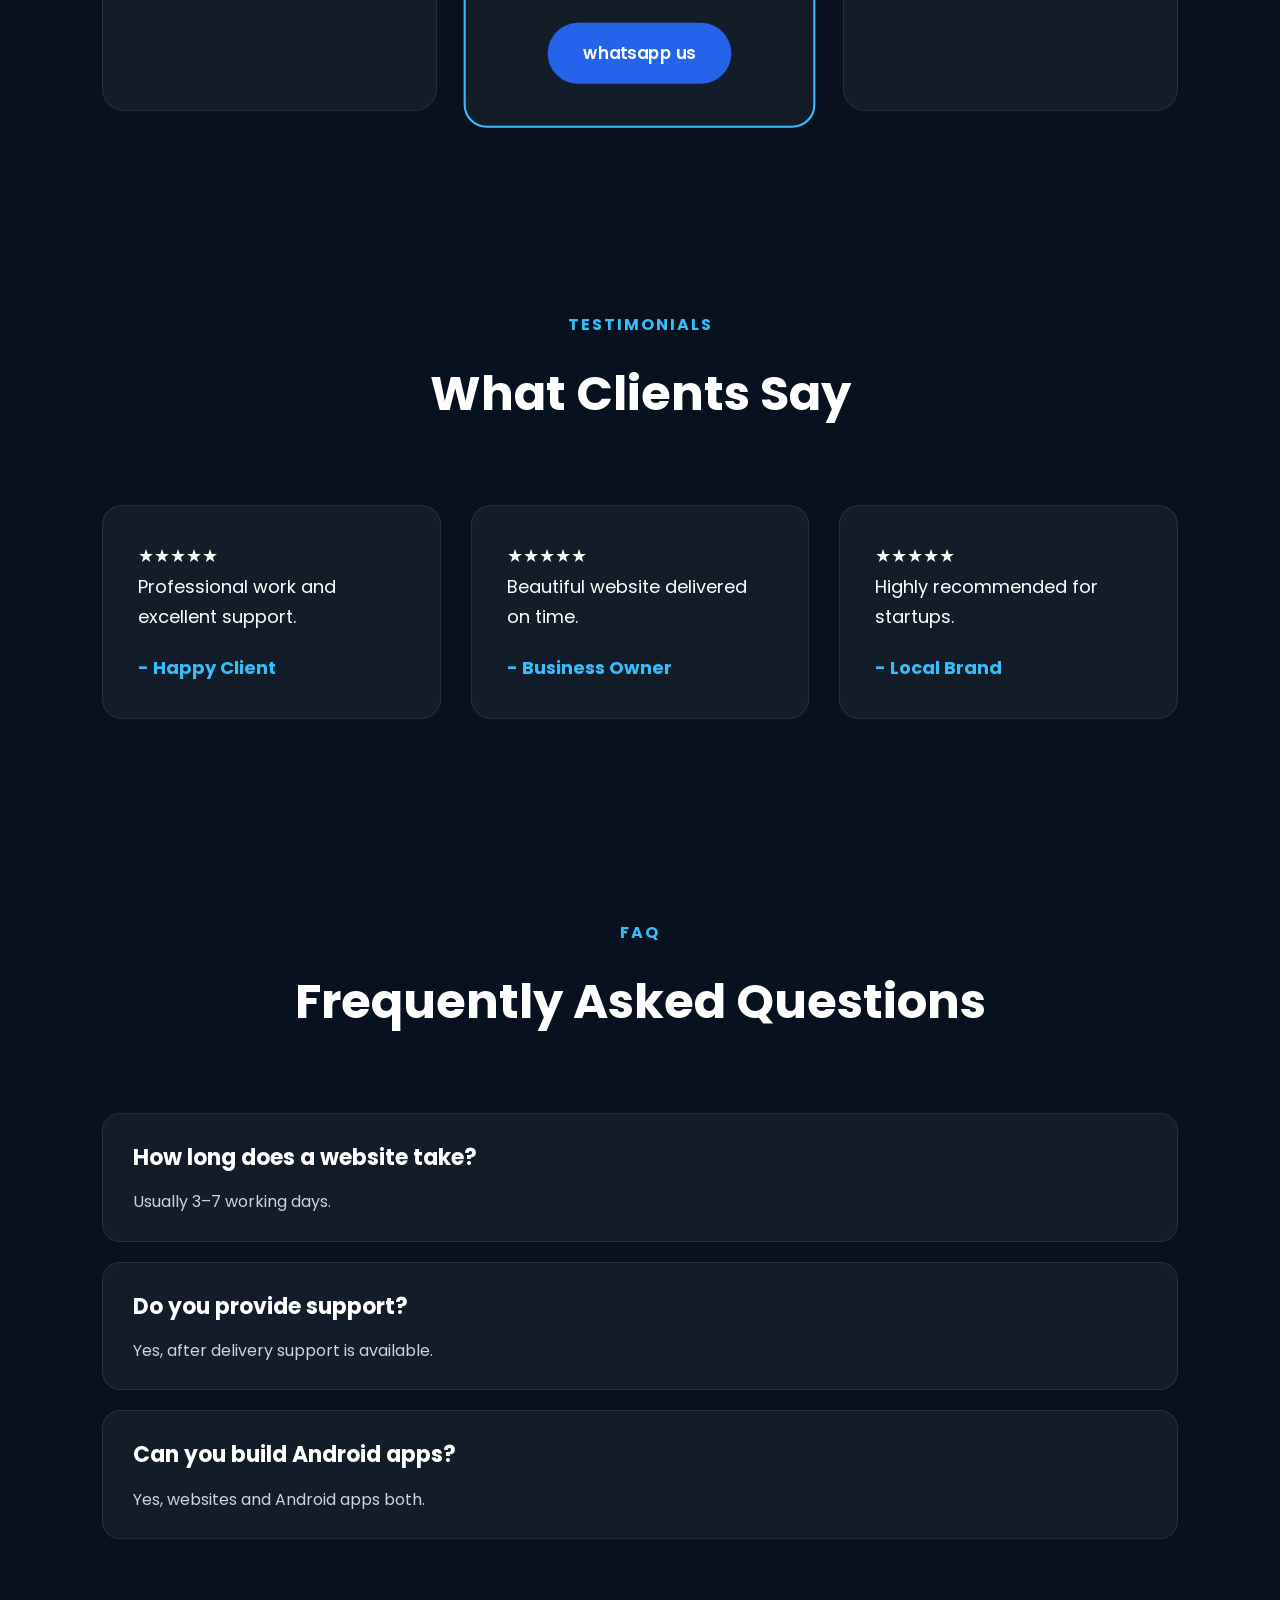
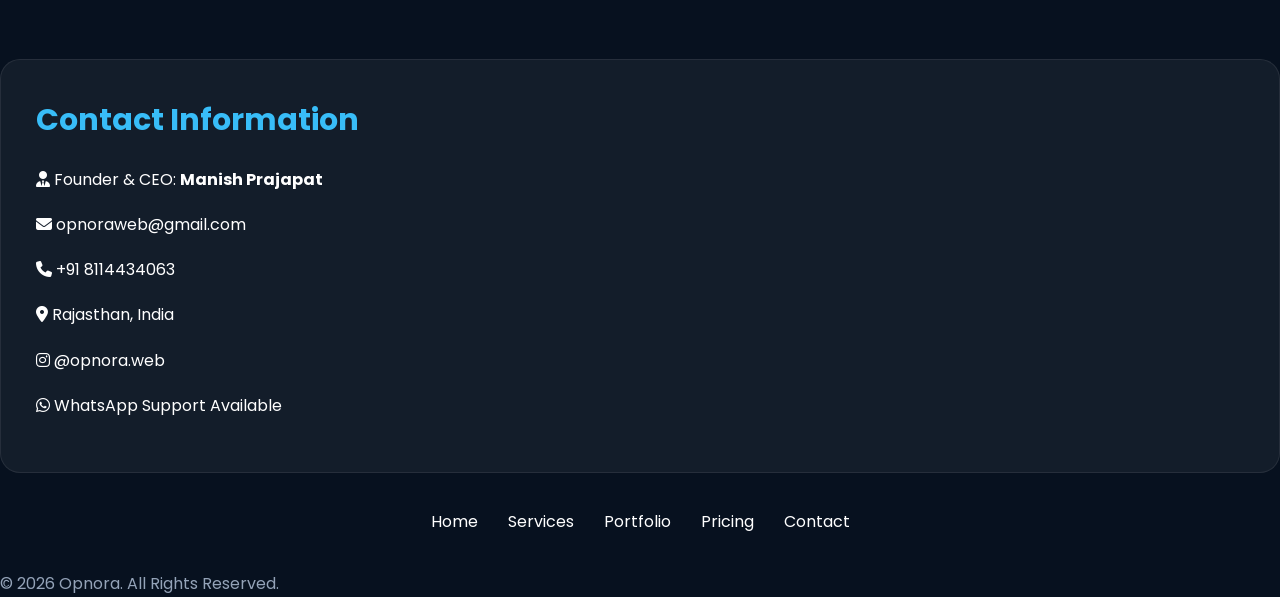
==== commit af3ef15c: "Update index.html" ====
--- a/index.html
+++ b/index.html
@@ -85,23 +85,10 @@
 <h5>PORTFOLIO</h5>  
 <h2>Recent Projects</h2>  
 <p>Some of our latest work.</p>  
-</div>  <div class="portfolio-grid">  <div class="portfolio-card">  
-<h3>Business Website</h3>  
-<p>Modern responsive business website.</p>  
-<a href="#">View Project</a>  
-</div>  <div class="portfolio-card">  
-<h3>Medical Website</h3>  
-<p>Professional pharmacy website.</p>  
-<a href="#">View Project</a>  
-</div>  <div class="portfolio-card">  
-<h3>Appointment App</h3>  
-<p>Salon & Clinic booking application.</p>  
-<a href="#">View Project</a>  
-</div>  <div class="portfolio-card">  
-<h3>Chat Application</h3>  
-<p>Realtime Firebase messaging app.</p>  
-<a href="#">View Project</a>  
-</div>  </div>  </section>  <section class="pricing" id="pricing">  <div class="section-title">  
+</div>  <div class="portfolio-grid" id="projects">   
+</div>
+</section>
+ </div>  </div>  </section>  <section class="pricing" id="pricing">  <div class="section-title">  
 <h5>PRICING</h5>  
 <h2>Affordable Packages</h2>  
 </div>  <div class="pricing-grid">  <div class="price-card">  <h3>Basic Website</h3>  <h1>Contact for pricing</h1>  <ul>  
--- a/style.css
+++ b/style.css
@@ -0,0 +1,968 @@
+/* ===========================
+   OPNORA PREMIUM CSS - PART 1
+=========================== */
+
+*{
+margin:0;
+padding:0;
+box-sizing:border-box;
+scroll-behavior:smooth;
+}
+
+body{
+font-family:'Poppins',sans-serif;
+background:#07111f;
+color:#fff;
+overflow-x:hidden;
+position:relative;
+line-height:1.7;
+}
+
+a{
+text-decoration:none;
+color:inherit;
+}
+
+ul{
+list-style:none;
+}
+
+img{
+max-width:100%;
+display:block;
+}
+
+/* Animated Background */
+
+.blob{
+position:fixed;
+border-radius:50%;
+filter:blur(120px);
+opacity:.35;
+z-index:-1;
+animation:blobMove 15s ease-in-out infinite;
+}
+
+.blob1{
+width:320px;
+height:320px;
+background:#2563eb;
+top:-80px;
+left:-100px;
+}
+
+.blob2{
+width:260px;
+height:260px;
+background:#00d4ff;
+right:-80px;
+top:250px;
+animation-delay:3s;
+}
+
+.blob3{
+width:300px;
+height:300px;
+background:#7c3aed;
+bottom:-120px;
+left:40%;
+animation-delay:6s;
+}
+
+@keyframes blobMove{
+
+0%,100%{
+transform:translate(0,0);
+}
+
+50%{
+transform:translate(40px,-60px);
+}
+
+}
+
+/* ================= NAVBAR ================= */
+
+.navbar{
+position:fixed;
+top:0;
+left:0;
+width:100%;
+padding:18px 8%;
+display:flex;
+justify-content:space-between;
+align-items:center;
+background:rgba(8,18,32,.75);
+backdrop-filter:blur(20px);
+border-bottom:1px solid rgba(255,255,255,.08);
+z-index:1000;
+}
+
+.logo{
+display:flex;
+align-items:center;
+gap:10px;
+font-size:28px;
+font-weight:700;
+color:#38bdf8;
+}
+
+.logo i{
+font-size:26px;
+}
+
+.navbar ul{
+display:flex;
+gap:35px;
+}
+
+.navbar ul li a{
+font-size:16px;
+font-weight:500;
+transition:.3s;
+}
+
+.navbar ul li a:hover{
+color:#38bdf8;
+}
+
+.nav-btn{
+padding:12px 28px;
+background:#2563eb;
+border-radius:40px;
+transition:.35s;
+font-weight:600;
+}
+
+.nav-btn:hover{
+background:#38bdf8;
+transform:translateY(-3px);
+box-shadow:0 0 20px rgba(56,189,248,.45);
+}
+
+/* ================= HERO ================= */
+
+.hero{
+min-height:100vh;
+padding:150px 8% 80px;
+display:grid;
+grid-template-columns:1fr 1fr;
+align-items:center;
+gap:60px;
+}
+
+.hero h1{
+font-size:72px;
+font-weight:800;
+line-height:1.1;
+margin-bottom:25px;
+}
+
+.hero h1 span{
+color:#38bdf8;
+}
+
+.hero p{
+font-size:20px;
+color:#cbd5e1;
+max-width:600px;
+margin-bottom:35px;
+}
+
+.hero-buttons{
+display:flex;
+gap:20px;
+flex-wrap:wrap;
+}
+
+.btn,
+.btn2{
+
+padding:15px 34px;
+border-radius:40px;
+font-weight:600;
+transition:.35s;
+display:inline-block;
+
+}
+
+.btn{
+background:#2563eb;
+color:#fff;
+}
+
+.btn:hover{
+background:#38bdf8;
+transform:translateY(-5px);
+}
+
+.btn2{
+border:2px solid #38bdf8;
+color:#38bdf8;
+}
+
+.btn2:hover{
+background:#38bdf8;
+color:#fff;
+}
+
+.stats{
+display:flex;
+gap:18px;
+margin-top:60px;
+flex-wrap:wrap;
+}
+
+.stat{
+width:150px;
+padding:18px;
+background:rgba(255,255,255,.06);
+backdrop-filter:blur(15px);
+border-radius:18px;
+text-align:center;
+border:1px solid rgba(255,255,255,.08);
+transition:.35s;
+}
+
+.stat:hover{
+transform:translateY(-8px);
+box-shadow:0 0 25px rgba(56,189,248,.25);
+}
+
+.stat h2{
+color:#38bdf8;
+font-size:32px;
+margin-bottom:8px;
+}
+
+.stat p{
+font-size:14px;
+margin:0;
+color:#dbeafe;
+}
+
+/* ===========================
+   HERO RIGHT LAPTOP
+=========================== */
+
+.hero-right{
+display:flex;
+justify-content:center;
+align-items:center;
+}
+
+.laptop{
+width:480px;
+background:#0f172a;
+padding:18px;
+border-radius:22px;
+border:2px solid rgba(255,255,255,.08);
+box-shadow:
+0 0 50px rgba(37,99,235,.18),
+0 25px 60px rgba(0,0,0,.45);
+transition:.4s;
+}
+
+.laptop:hover{
+transform:translateY(-10px) rotate(-2deg);
+}
+
+.screen{
+background:#020617;
+border-radius:16px;
+padding:20px;
+overflow:hidden;
+}
+
+.screen-header{
+display:flex;
+gap:8px;
+margin-bottom:20px;
+}
+
+.screen-header div{
+width:12px;
+height:12px;
+border-radius:50%;
+}
+
+.screen-header div:nth-child(1){
+background:#ef4444;
+}
+
+.screen-header div:nth-child(2){
+background:#facc15;
+}
+
+.screen-header div:nth-child(3){
+background:#22c55e;
+}
+
+.screen-body{
+padding:40px 20px;
+text-align:center;
+}
+
+.screen-body h3{
+font-size:38px;
+color:#38bdf8;
+margin-bottom:20px;
+}
+
+.screen-body p{
+margin:15px 0;
+font-size:20px;
+color:#dbeafe;
+}
+
+/* ===========================
+   COMMON SECTION
+=========================== */
+
+section{
+padding:100px 8%;
+}
+
+.section-title{
+text-align:center;
+margin-bottom:70px;
+}
+
+.section-title h5{
+color:#38bdf8;
+font-size:16px;
+letter-spacing:2px;
+margin-bottom:15px;
+}
+
+.section-title h2{
+font-size:48px;
+margin-bottom:15px;
+}
+
+.section-title p{
+max-width:700px;
+margin:auto;
+color:#cbd5e1;
+}
+
+/* ===========================
+   SERVICES
+=========================== */
+
+.service-grid{
+display:grid;
+grid-template-columns:repeat(auto-fit,minmax(280px,1fr));
+gap:30px;
+}
+
+.service-card{
+background:rgba(255,255,255,.05);
+border:1px solid rgba(255,255,255,.08);
+border-radius:20px;
+padding:35px;
+transition:.35s;
+backdrop-filter:blur(12px);
+}
+
+.service-card:hover{
+transform:translateY(-12px);
+border-color:#38bdf8;
+box-shadow:0 0 35px rgba(56,189,248,.20);
+}
+
+.service-card i{
+font-size:45px;
+color:#38bdf8;
+margin-bottom:25px;
+}
+
+.service-card h3{
+font-size:24px;
+margin-bottom:15px;
+}
+
+.service-card p{
+color:#cbd5e1;
+}
+
+/* ===========================
+   ABOUT
+=========================== */
+
+.about{
+display:grid;
+grid-template-columns:1fr 1fr;
+gap:70px;
+align-items:center;
+}
+
+.about h2{
+font-size:48px;
+margin:20px 0;
+}
+
+.about p{
+color:#cbd5e1;
+margin-bottom:20px;
+}
+
+.about ul li{
+margin:18px 0;
+font-size:18px;
+}
+
+.about-box{
+background:rgba(255,255,255,.05);
+padding:45px;
+border-radius:20px;
+border:1px solid rgba(255,255,255,.08);
+}
+
+.about-box h3{
+margin-bottom:25px;
+font-size:30px;
+color:#38bdf8;
+}
+
+.about-box p{
+padding:14px 0;
+border-bottom:1px solid rgba(255,255,255,.08);
+}
+
+/* ===========================
+   PROCESS
+=========================== */
+
+.process-grid{
+display:grid;
+grid-template-columns:repeat(auto-fit,minmax(230px,1fr));
+gap:30px;
+}
+
+.process-card{
+background:rgba(255,255,255,.05);
+padding:35px;
+border-radius:20px;
+text-align:center;
+border:1px solid rgba(255,255,255,.08);
+transition:.35s;
+}
+
+.process-card:hover{
+transform:translateY(-10px);
+box-shadow:0 0 30px rgba(56,189,248,.20);
+}
+
+.process-card span{
+display:inline-flex;
+width:70px;
+height:70px;
+justify-content:center;
+align-items:center;
+border-radius:50%;
+background:#2563eb;
+font-size:24px;
+font-weight:700;
+margin-bottom:20px;
+}
+
+.process-card h3{
+margin-bottom:15px;
+font-size:24px;
+}
+
+.process-card p{
+color:#cbd5e1;
+}
+
+/* ===========================
+   PORTFOLIO
+=========================== */
+
+.portfolio-grid{
+display:grid;
+grid-template-columns:repeat(auto-fit,minmax(280px,1fr));
+gap:30px;
+}
+
+.portfolio-card{
+background:rgba(255,255,255,.05);
+padding:30px;
+border-radius:20px;
+border:1px solid rgba(255,255,255,.08);
+transition:.35s;
+}
+
+.portfolio-card:hover{
+transform:translateY(-10px);
+border-color:#38bdf8;
+box-shadow:0 0 35px rgba(56,189,248,.20);
+}
+
+.portfolio-card h3{
+margin-bottom:15px;
+font-size:26px;
+}
+
+.portfolio-card p{
+color:#cbd5e1;
+margin-bottom:20px;
+}
+
+.portfolio-card a{
+display:inline-block;
+padding:12px 24px;
+background:#2563eb;
+border-radius:30px;
+transition:.3s;
+}
+
+.portfolio-card a:hover{
+background:#38bdf8;
+}
+
+/* ===========================
+   PRICING
+=========================== */
+
+.pricing-grid{
+display:grid;
+grid-template-columns:repeat(auto-fit,minmax(300px,1fr));
+gap:35px;
+}
+
+.price-card{
+background:rgba(255,255,255,.05);
+padding:40px;
+border-radius:22px;
+border:1px solid rgba(255,255,255,.08);
+text-align:center;
+transition:.35s;
+}
+
+.price-card:hover{
+transform:translateY(-12px);
+box-shadow:0 0 35px rgba(56,189,248,.20);
+}
+
+.price-card.featured{
+border:2px solid #38bdf8;
+transform:scale(1.05);
+}
+
+.price-card h1{
+font-size:48px;
+color:#38bdf8;
+margin:20px 0;
+}
+
+.price-card ul{
+margin:25px 0;
+}
+
+.price-card ul li{
+margin:12px 0;
+color:#dbeafe;
+}
+
+/* ===========================
+   TESTIMONIAL
+=========================== */
+
+.testimonial-grid{
+display:grid;
+grid-template-columns:repeat(auto-fit,minmax(280px,1fr));
+gap:30px;
+}
+
+.testimonial-card{
+background:rgba(255,255,255,.05);
+padding:35px;
+border-radius:20px;
+border:1px solid rgba(255,255,255,.08);
+transition:.35s;
+font-size:18px;
+}
+
+.testimonial-card:hover{
+transform:translateY(-10px);
+}
+
+.testimonial-card h4{
+margin-top:20px;
+color:#38bdf8;
+}
+
+/* ===========================
+   FAQ
+=========================== */
+
+.faq-item{
+background:rgba(255,255,255,.05);
+padding:25px 30px;
+border-radius:18px;
+margin-bottom:20px;
+border:1px solid rgba(255,255,255,.08);
+transition:.3s;
+}
+
+.faq-item:hover{
+border-color:#38bdf8;
+}
+
+.faq-item h3{
+margin-bottom:12px;
+font-size:22px;
+}
+
+.faq-item p{
+color:#cbd5e1;
+}
+
+/* ===========================
+   CONTACT
+=========================== */
+
+.contact-container{
+display:grid;
+grid-template-columns:1fr 1fr;
+gap:50px;
+}
+
+.contact-info{
+background:rgba(255,255,255,.05);
+padding:35px;
+border-radius:20px;
+border:1px solid rgba(255,255,255,.08);
+}
+
+.contact-info h3{
+margin-bottom:20px;
+font-size:30px;
+color:#38bdf8;
+}
+
+.contact-info p{
+margin:18px 0;
+}
+
+.contact-form{
+display:flex;
+flex-direction:column;
+gap:20px;
+}
+
+.contact-form input,
+.contact-form textarea{
+width:100%;
+padding:16px;
+background:#0f172a;
+border:1px solid rgba(255,255,255,.08);
+border-radius:14px;
+color:#fff;
+font-size:16px;
+outline:none;
+}
+
+.contact-form input:focus,
+.contact-form textarea:focus{
+border-color:#38bdf8;
+}
+
+/* ===========================
+   FOOTER
+=========================== */
+
+footer{
+padding:60px 8%;
+text-align:center;
+background:#050b16;
+border-top:1px solid rgba(255,255,255,.08);
+}
+
+.footer-logo h2{
+font-size:40px;
+color:#38bdf8;
+margin-bottom:10px;
+}
+
+.footer-links{
+display:flex;
+justify-content:center;
+gap:30px;
+flex-wrap:wrap;
+margin:35px 0;
+}
+
+.footer-links a:hover{
+color:#38bdf8;
+}
+
+.copyright{
+color:#94a3b8;
+}
+
+/* ===========================
+   FLOAT BUTTONS
+=========================== */
+
+.whatsapp,
+.top-btn{
+position:fixed;
+right:25px;
+width:58px;
+height:58px;
+display:flex;
+justify-content:center;
+align-items:center;
+border-radius:50%;
+font-size:24px;
+color:#fff;
+z-index:999;
+transition:.35s;
+}
+
+.whatsapp{
+bottom:95px;
+background:#25D366;
+}
+
+.top-btn{
+bottom:25px;
+background:#2563eb;
+}
+
+.whatsapp:hover,
+.top-btn:hover{
+transform:scale(1.1);
+}
+
+/* ===========================
+   RESPONSIVE DESIGN
+=========================== */
+
+@media(max-width:1100px){
+
+.hero,
+.about,
+.contact-container{
+grid-template-columns:1fr;
+text-align:center;
+}
+
+.hero-left,
+.about-left{
+order:2;
+}
+
+.hero-right,
+.about-right{
+order:1;
+margin-bottom:40px;
+}
+
+.hero h1{
+font-size:56px;
+}
+
+.hero p{
+margin:auto;
+}
+
+.hero-buttons,
+.stats{
+justify-content:center;
+}
+
+.laptop{
+width:100%;
+max-width:500px;
+}
+
+}
+
+@media(max-width:768px){
+
+.navbar{
+padding:16px 5%;
+flex-wrap:wrap;
+}
+
+.navbar ul{
+width:100%;
+justify-content:center;
+margin-top:18px;
+gap:18px;
+flex-wrap:wrap;
+}
+
+.logo{
+font-size:24px;
+}
+
+.nav-btn{
+display:none;
+}
+
+.hero{
+padding:140px 5% 70px;
+}
+
+.hero h1{
+font-size:42px;
+line-height:1.2;
+}
+
+.hero p{
+font-size:18px;
+}
+
+.section-title h2{
+font-size:34px;
+}
+
+.stats{
+gap:15px;
+}
+
+.stat{
+width:145px;
+}
+
+.service-grid,
+.portfolio-grid,
+.pricing-grid,
+.testimonial-grid,
+.process-grid{
+grid-template-columns:1fr;
+}
+
+.price-card.featured{
+transform:none;
+}
+
+.footer-links{
+gap:18px;
+}
+
+}
+
+@media(max-width:480px){
+
+.hero h1{
+font-size:34px;
+}
+
+.hero p{
+font-size:16px;
+}
+
+.btn,
+.btn2{
+width:100%;
+text-align:center;
+}
+
+.hero-buttons{
+flex-direction:column;
+}
+
+.stat{
+width:100%;
+}
+
+.contact-form input,
+.contact-form textarea{
+font-size:15px;
+}
+
+.footer-logo h2{
+font-size:30px;
+}
+
+}
+
+/* ===========================
+   SCROLLBAR
+=========================== */
+
+::-webkit-scrollbar{
+width:10px;
+}
+
+::-webkit-scrollbar-track{
+background:#050b16;
+}
+
+::-webkit-scrollbar-thumb{
+background:#2563eb;
+border-radius:10px;
+}
+
+::-webkit-scrollbar-thumb:hover{
+background:#38bdf8;
+}
+
+/* ===========================
+   TEXT SELECTION
+=========================== */
+
+::selection{
+background:#38bdf8;
+color:#fff;
+}
+
+/* ===========================
+   SMOOTH FADE
+=========================== */
+
+section{
+animation:fadeUp .8s ease;
+}
+
+@keyframes fadeUp{
+
+from{
+opacity:0;
+transform:translateY(40px);
+}
+
+to{
+opacity:1;
+transform:translateY(0);
+}
+
+}
+
+/* ===========================
+   EXTRA HOVER EFFECTS
+=========================== */
+
+.service-card,
+.portfolio-card,
+.price-card,
+.process-card,
+.testimonial-card,
+.faq-item,
+.about-box,
+.contact-info{
+transition:all .35s ease;
+}
+
+.service-card:hover,
+.portfolio-card:hover,
+.price-card:hover,
+.process-card:hover,
+.testimonial-card:hover,
+.about-box:hover,
+.contact-info:hover{
+
+box-shadow:
+0 0 35px rgba(56,189,248,.18);
+
+}
+
+/* ===========================
+   END OF CSS
+=========================== */
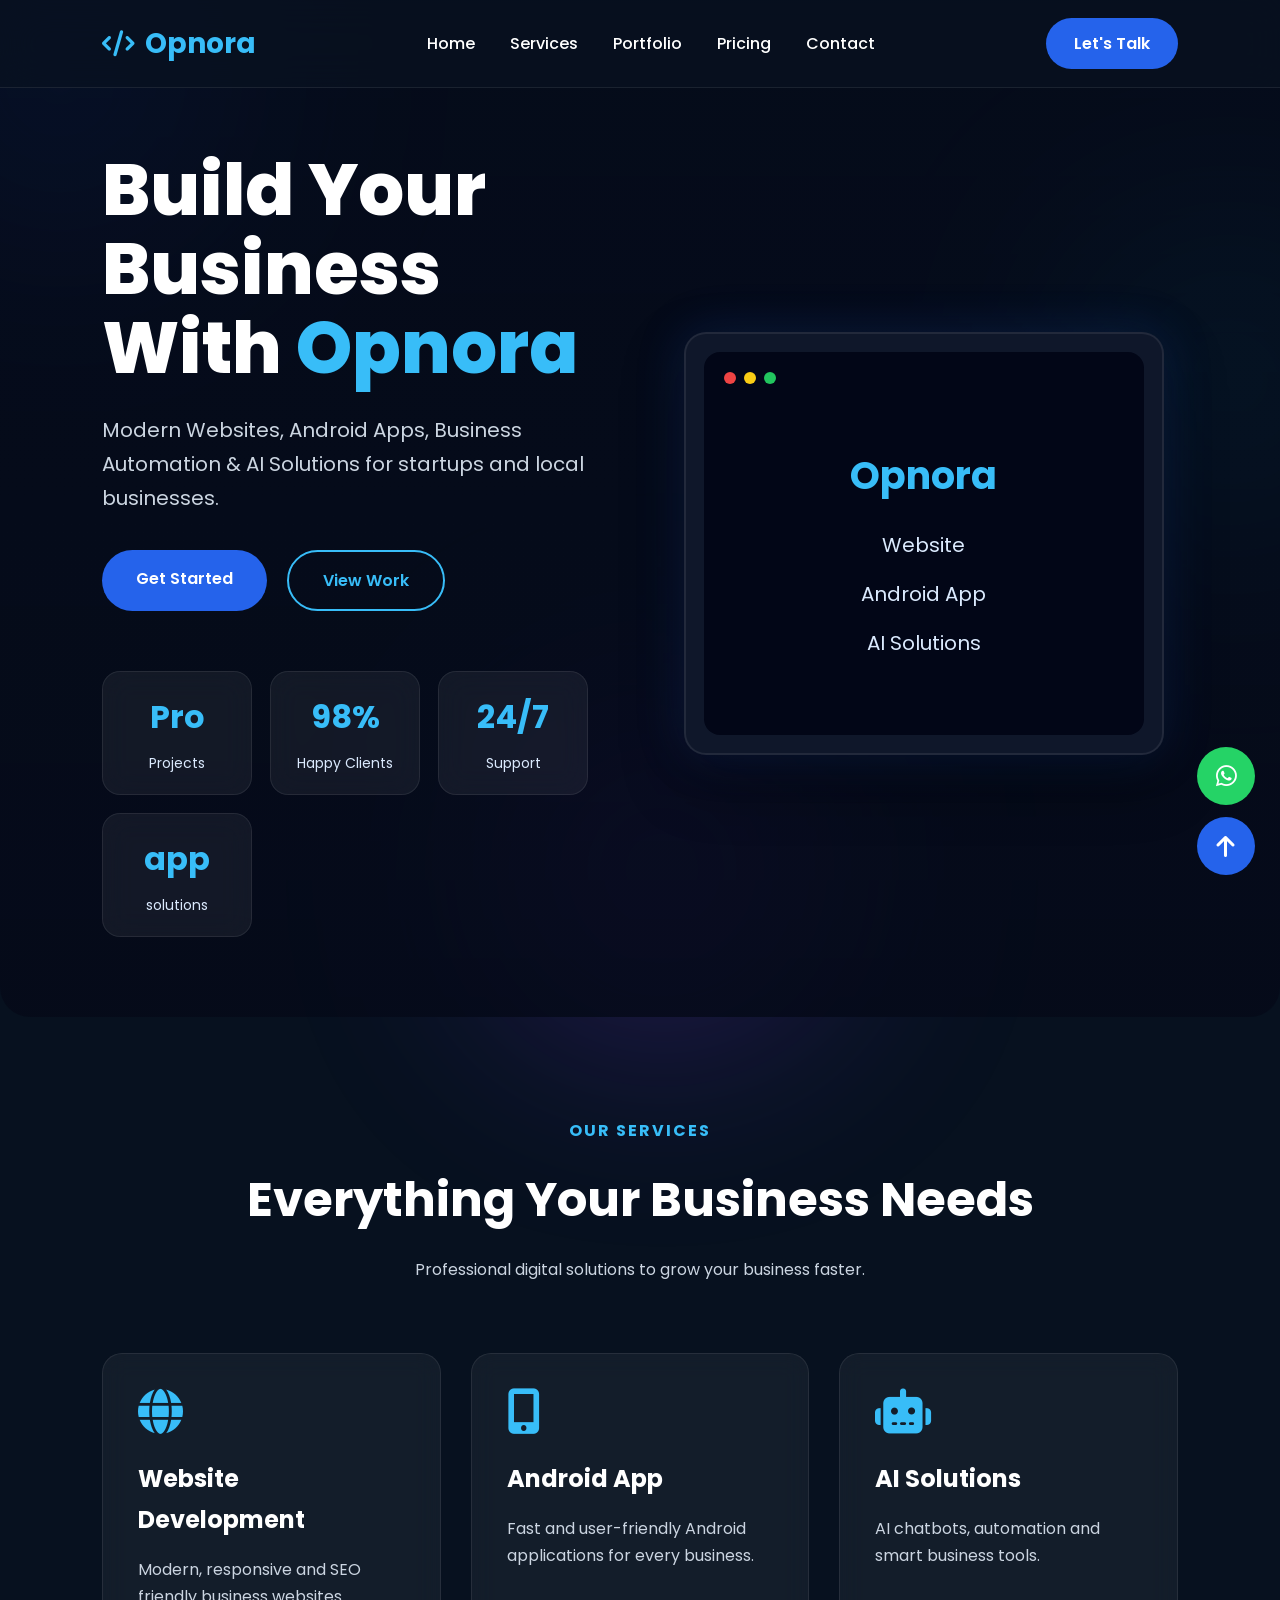
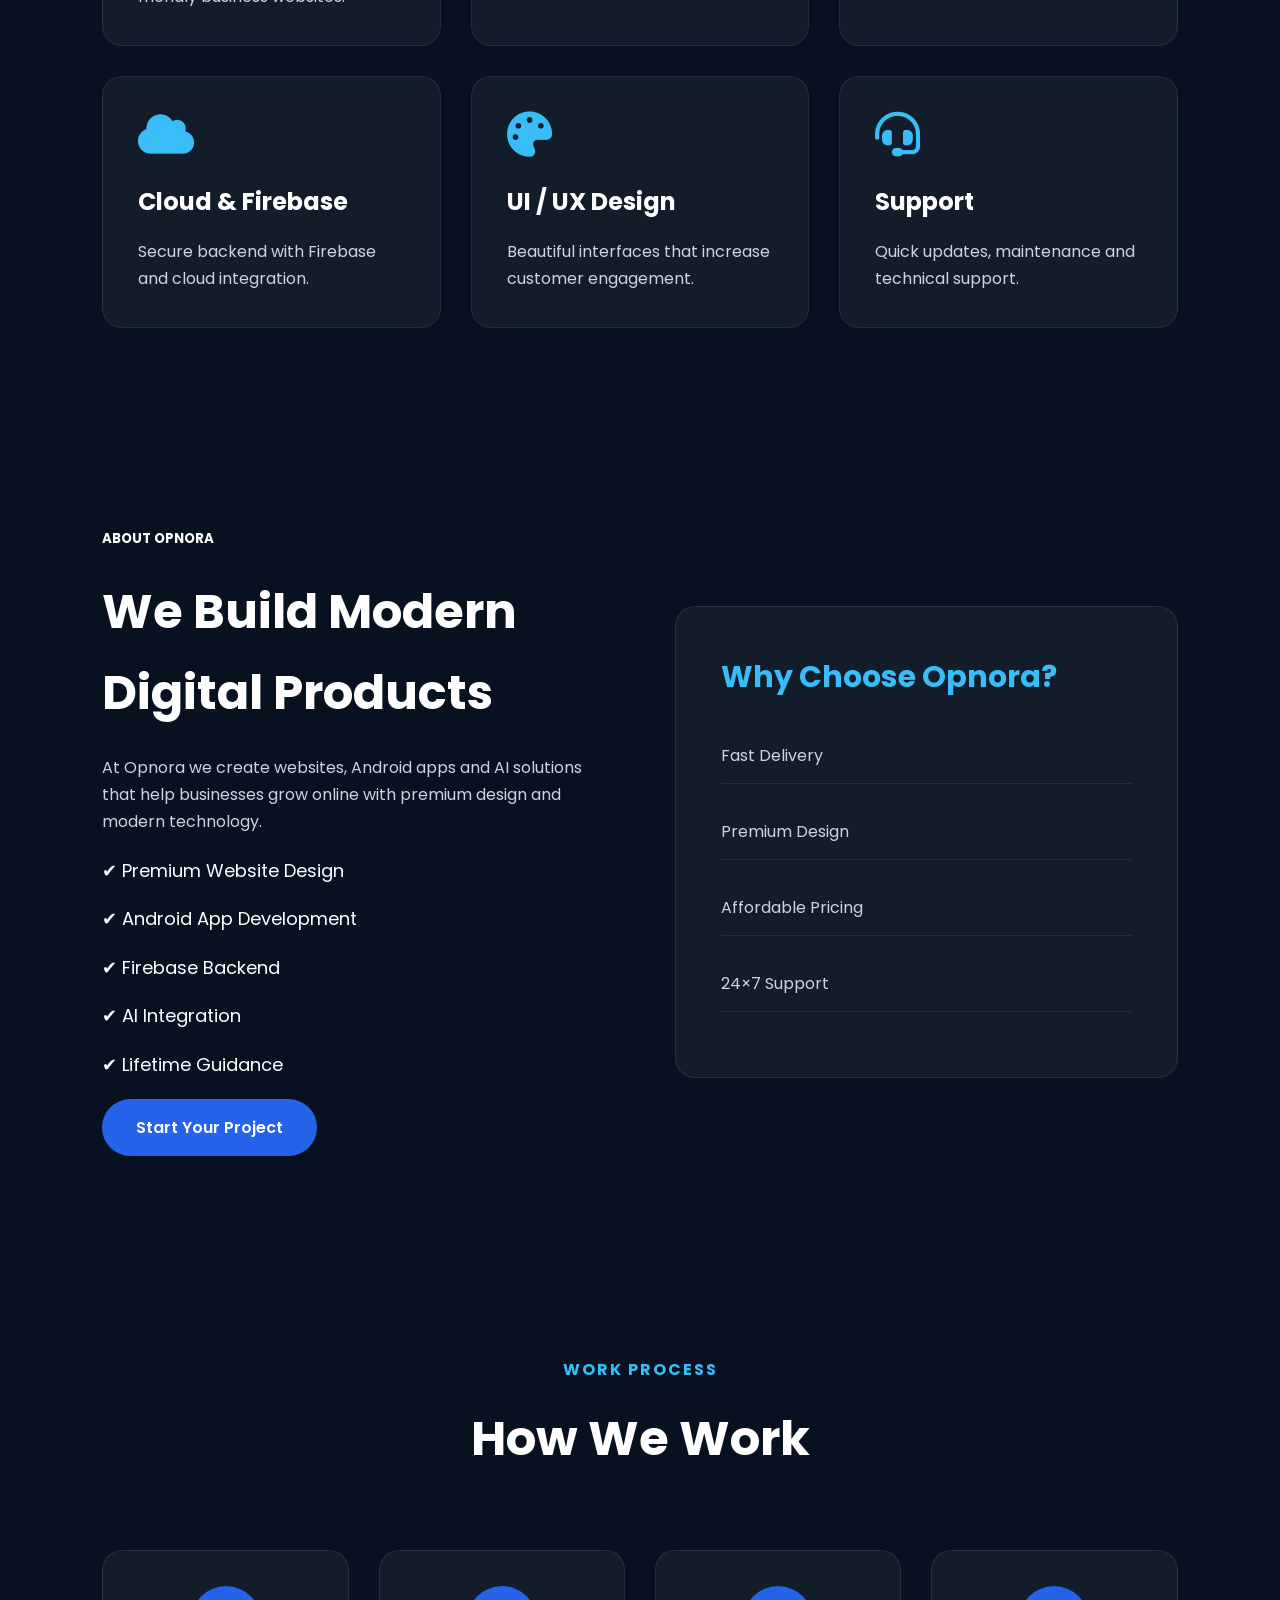
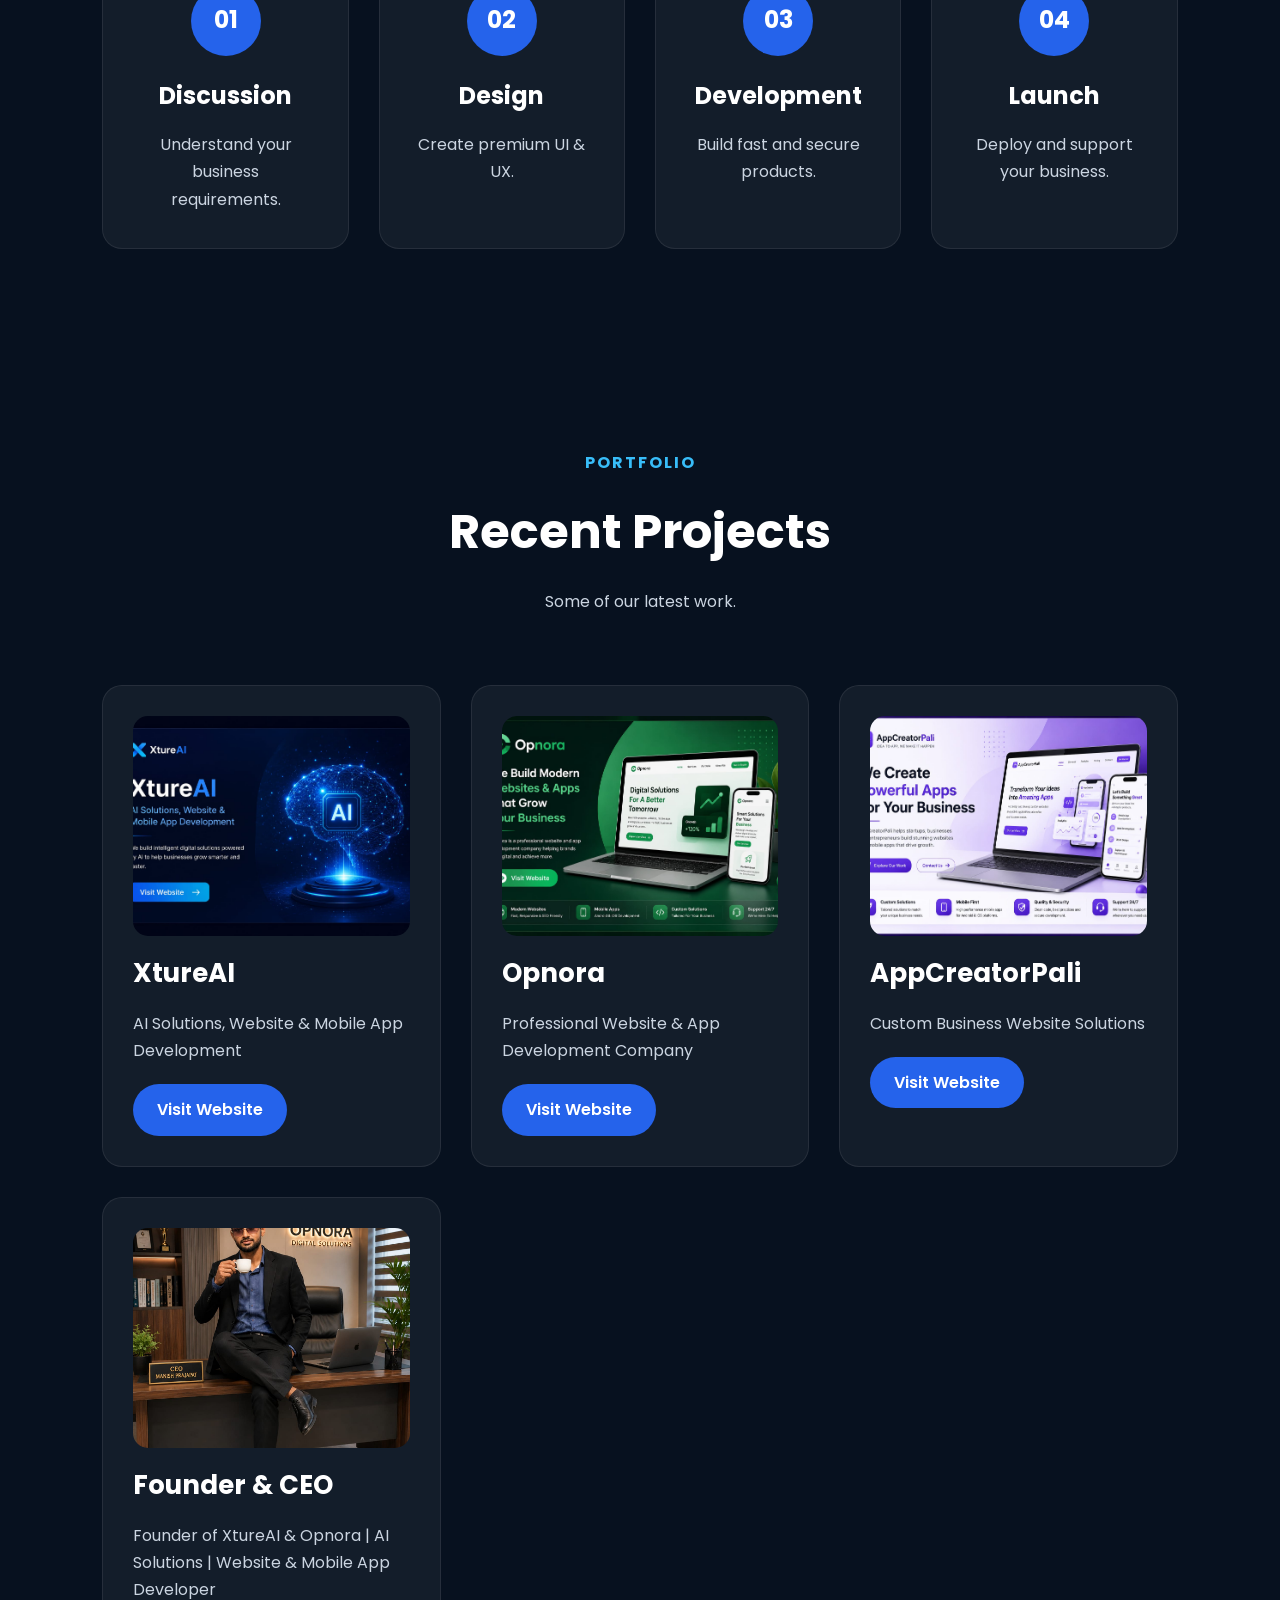
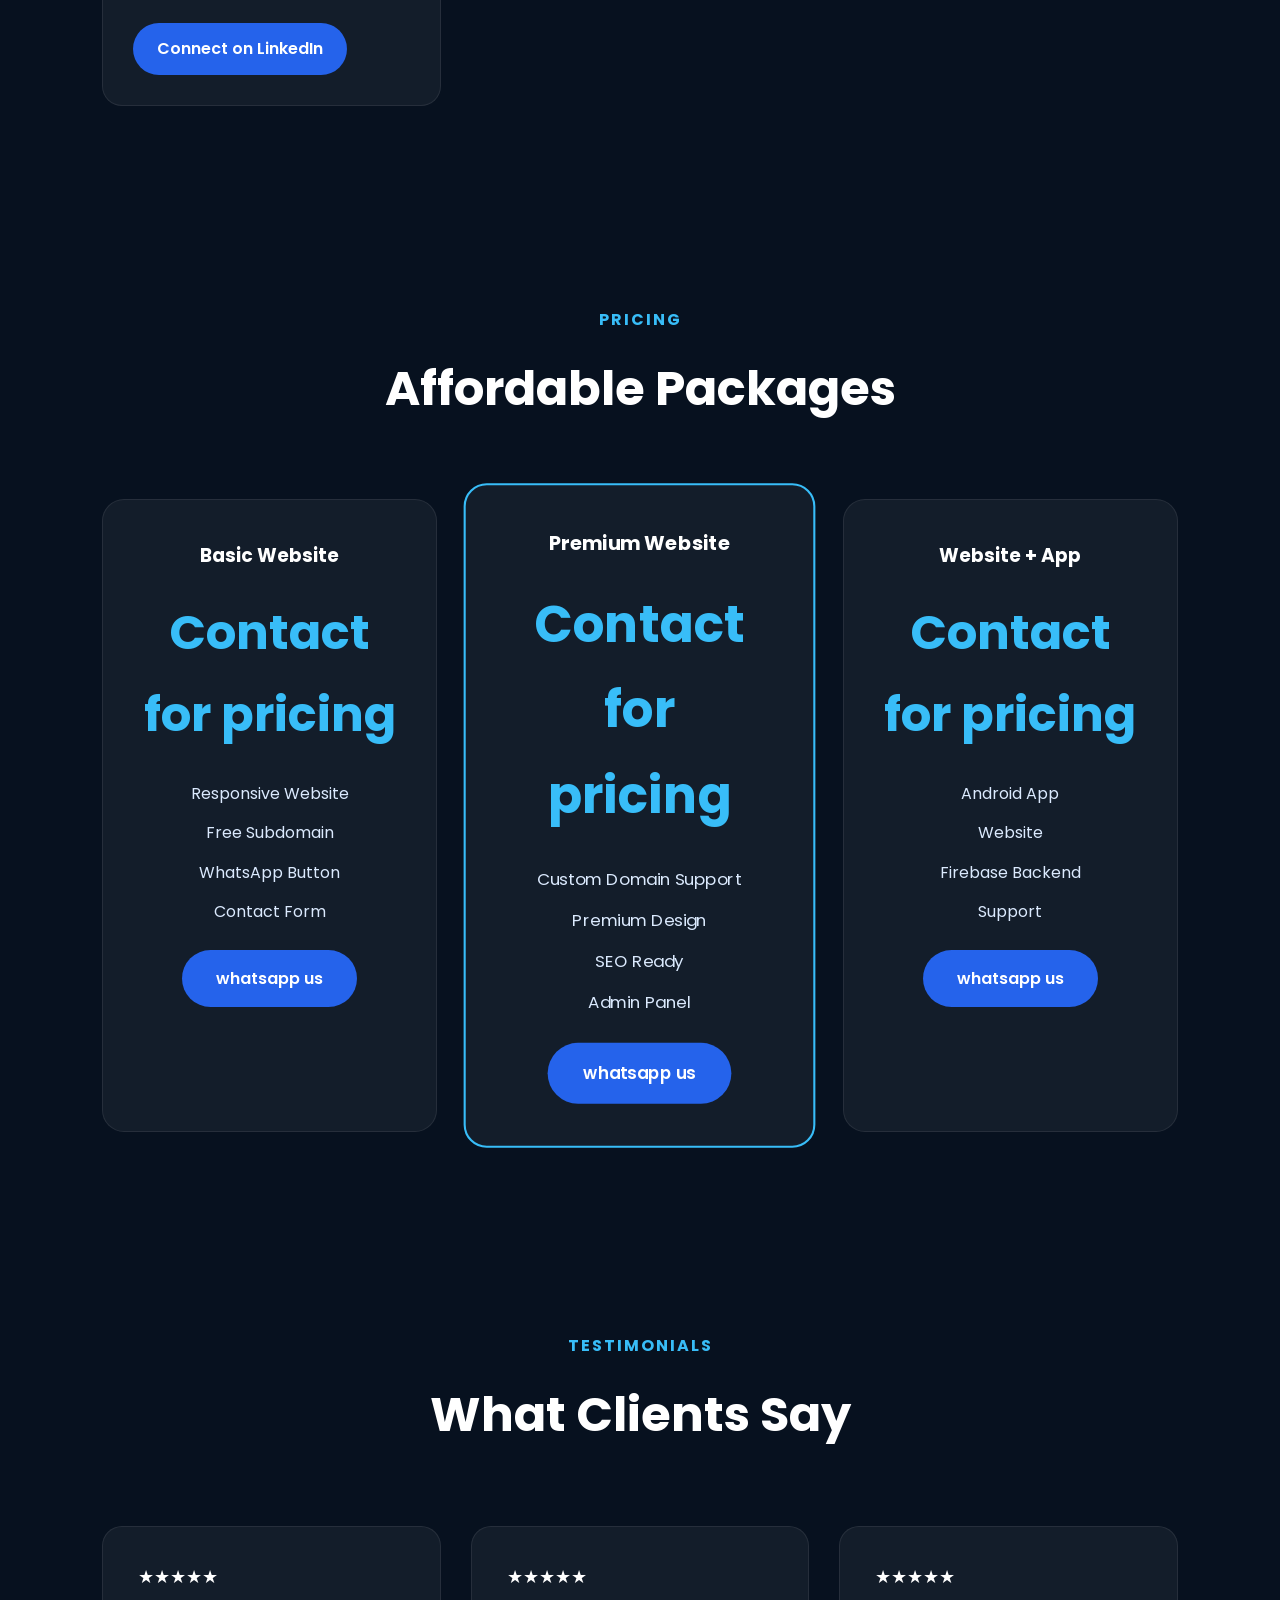
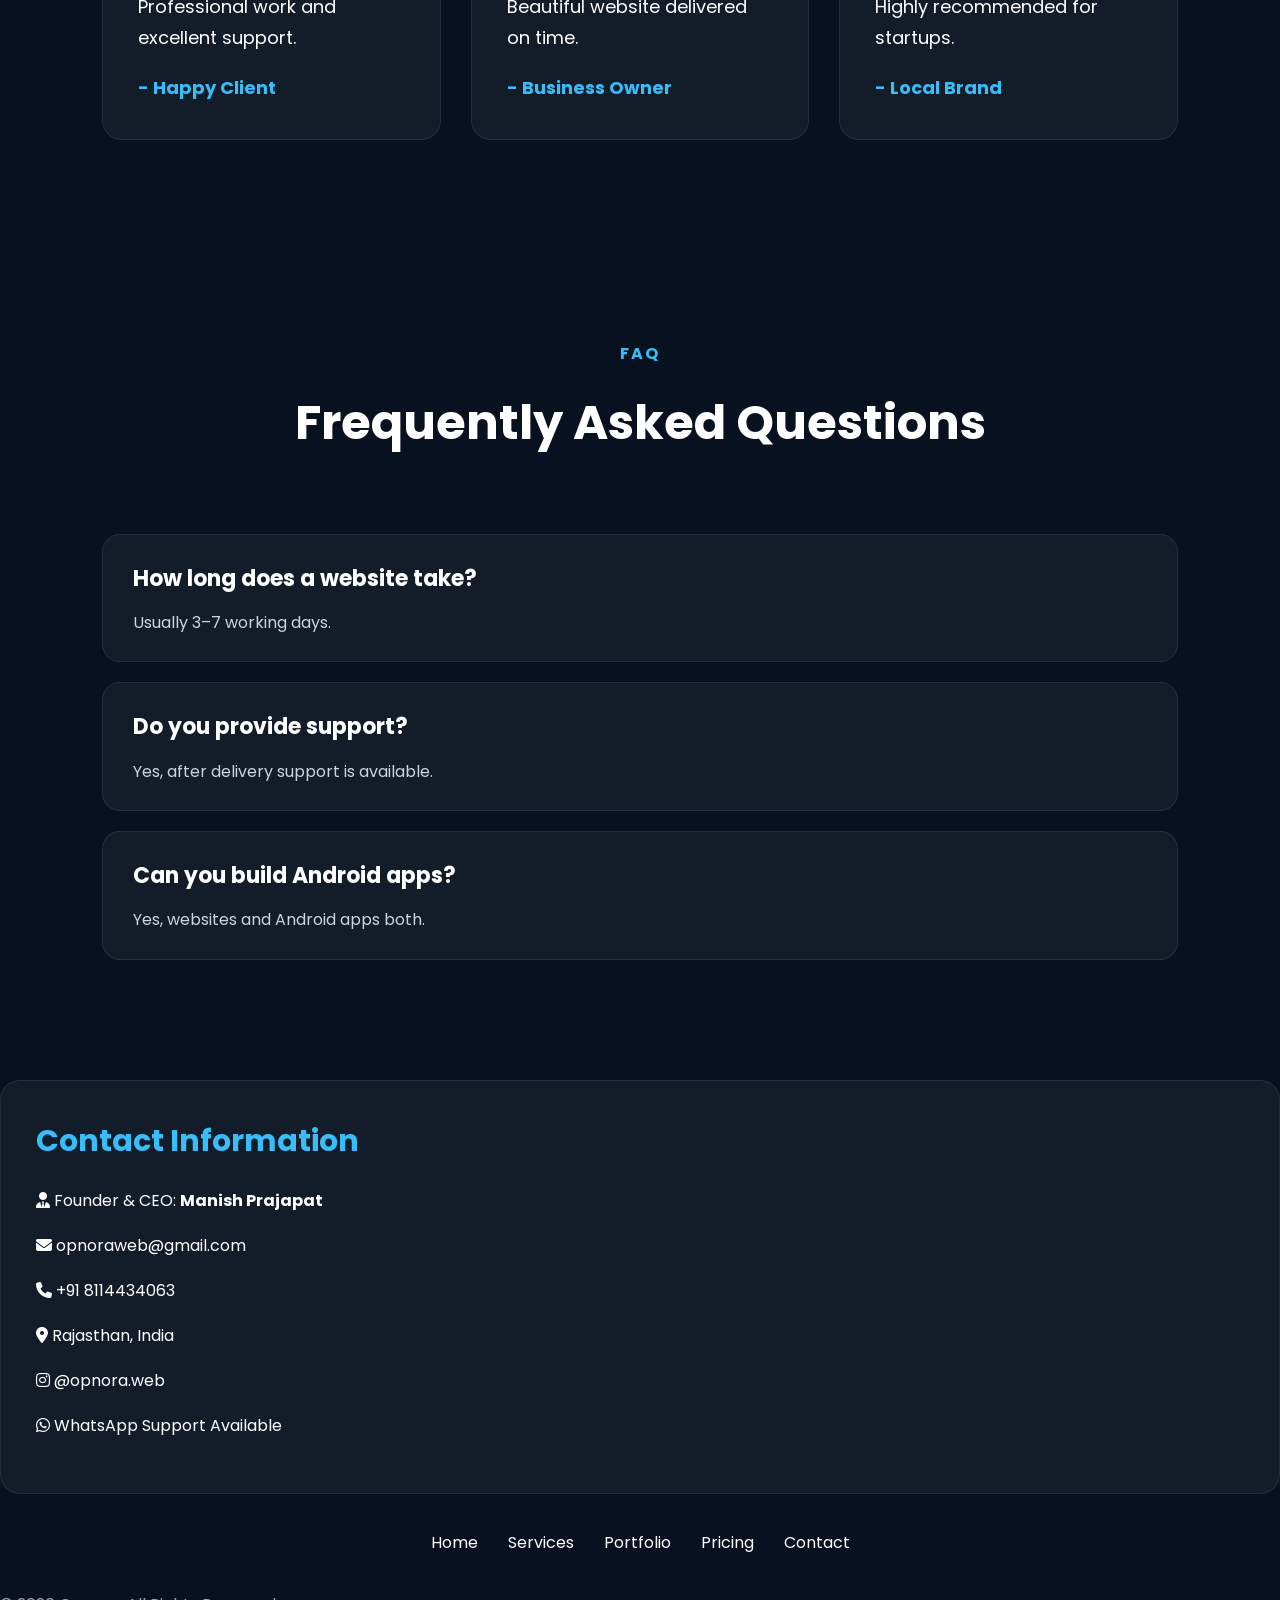
==== commit 2a83280b: "Update index.html" ====
--- a/index.html
+++ b/index.html
@@ -1,5 +1,36 @@
 <!DOCTYPE html>  <html lang="en">  <head>  <meta charset="UTF-8">  
-<meta name="viewport" content="width=device-width, initial-scale=1.0">  <title>Opnora | Website & App Development</title>  <meta name="description" content="Opnora builds modern websites, Android apps and AI solutions.">  <meta name="keywords" content="Website Development, Android App, Flutter, Firebase, AI, Opnora">  <meta name="author" content="Opnora">  <link rel="preconnect" href="https://fonts.googleapis.com">  <link rel="preconnect" href="https://fonts.gstatic.com" crossorigin>  <link href="https://fonts.googleapis.com/css2?family=Poppins:wght@300;400;500;600;700;800&display=swap" rel="stylesheet">  <link href="https://cdnjs.cloudflare.com/ajax/libs/font-awesome/6.7.2/css/all.min.css" rel="stylesheet">  <link rel="stylesheet" href="style.css">  </head>  <body>  <div class="blob blob1"></div>  
+<meta name="viewport" content="width=device-width, initial-scale=1.0">  <title>Opnora | Website & App Development</title> 
+<meta name="description" content="Opnora is a modern technology company providing AI solutions, website development, mobile app development, software development, cloud applications, automation and digital business solutions.">
+
+<meta name="keywords" content="Opnora, AI, Artificial Intelligence, Website Development, Mobile App Development, Flutter, Firebase, Software Development, Business Software, Cloud Applications, Web Design, Android Apps, Digital Solutions, Startup Technology, Automation">
+
+<meta name="author" content="Opnora">
+
+<meta name="robots" content="index, follow">
+
+<meta name="googlebot" content="index, follow">
+
+<meta name="theme-color" content="#0D6EFD">
+
+<meta name="application-name" content="Opnora">
+
+<meta name="apple-mobile-web-app-title" content="Opnora">
+
+<link rel="canonical" href="https://opnora.com/">
+ <!-- Open Graph -->
+<meta property="og:type" content="website">
+<meta property="og:title" content="Opnora | AI, Websites & Mobile App Development">
+<meta property="og:description" content="Build modern websites, Android apps, AI solutions and business software with Opnora.">
+<meta property="og:url" content="https://opnora.com/">
+<meta property="og:site_name" content="Opnora">
+<meta property="og:image" content="https://opnora.com/images/opnora-banner.png">
+
+<!-- Twitter Card -->
+<meta name="twitter:card" content="summary_large_image">
+<meta name="twitter:title" content="Opnora | AI, Websites & Mobile App Development">
+<meta name="twitter:description" content="Professional AI solutions, websites, mobile apps and digital services.">
+<meta name="twitter:image" content="https://opnora.com/images/opnora-banner.png">
+ <link rel="preconnect" href="https://fonts.googleapis.com">  <link rel="preconnect" href="https://fonts.gstatic.com" crossorigin>  <link href="https://fonts.googleapis.com/css2?family=Poppins:wght@300;400;500;600;700;800&display=swap" rel="stylesheet">  <link href="https://cdnjs.cloudflare.com/ajax/libs/font-awesome/6.7.2/css/all.min.css" rel="stylesheet">  <link rel="stylesheet" href="style.css">  </head>  <body>  <div class="blob blob1"></div>  
 <div class="blob blob2"></div>  
 <div class="blob blob3"></div>  <nav class="navbar">  <div class="logo">  <i class="fa-solid fa-code"></i>
 
--- a/style.css
+++ b/style.css
@@ -142,6 +142,8 @@
 
 /* ================= HERO ================= */
 
+/* ================= HERO ================= */
+
 .hero{
 min-height:100vh;
 padding:150px 8% 80px;
@@ -149,6 +151,15 @@
 grid-template-columns:1fr 1fr;
 align-items:center;
 gap:60px;
+
+background:
+linear-gradient(rgba(5,10,25,.75), rgba(5,10,25,.85)),
+url("images/hero-bg.jpeg");
+
+background-size:cover;
+background-position:center;
+background-repeat:no-repeat;
+border-radius:0 0 30px 30px;
 }
 
 .hero h1{
@@ -963,6 +974,17 @@
 
 }
 
+.project-img{
+width:100%;
+height:220px;
+object-fit:cover;
+border-radius:15px;
+margin-bottom:15px;
+}
+
+.portfolio-card{
+overflow:hidden;
+}
 /* ===========================
    END OF CSS
 =========================== */
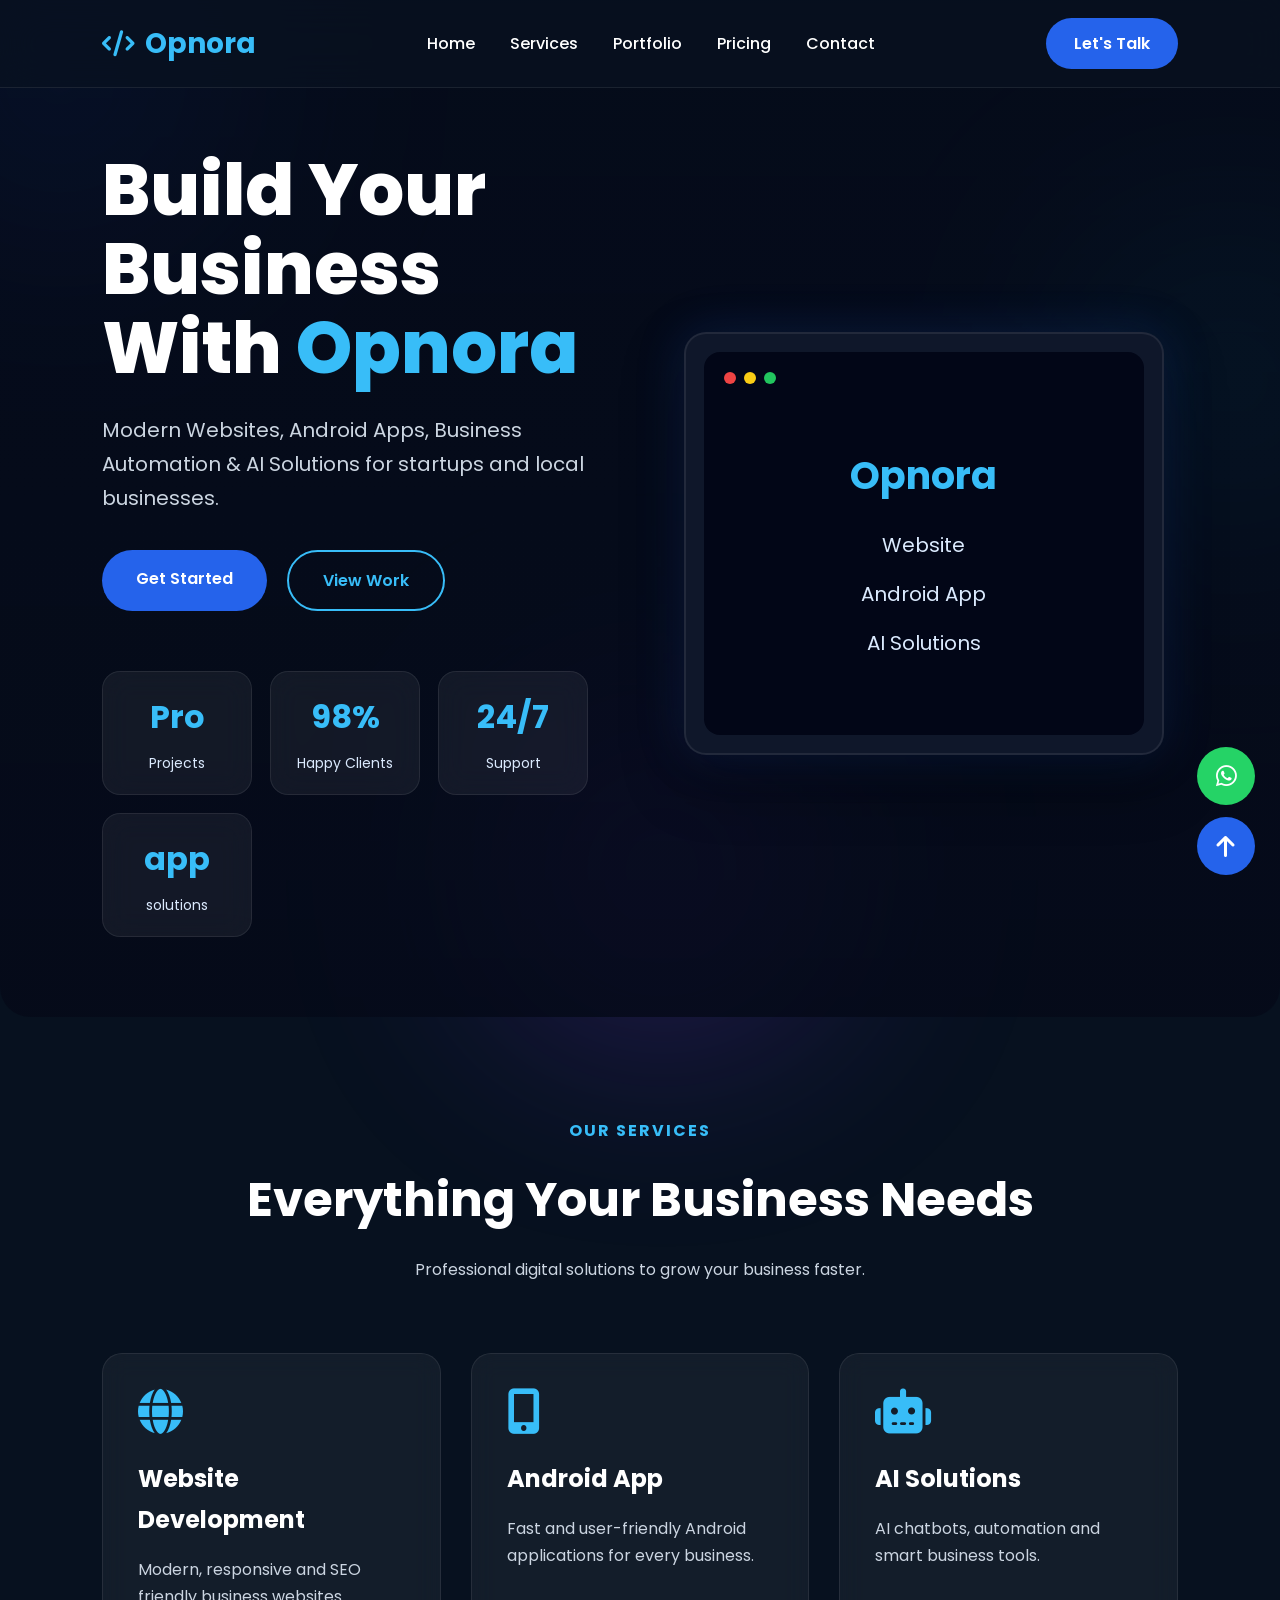
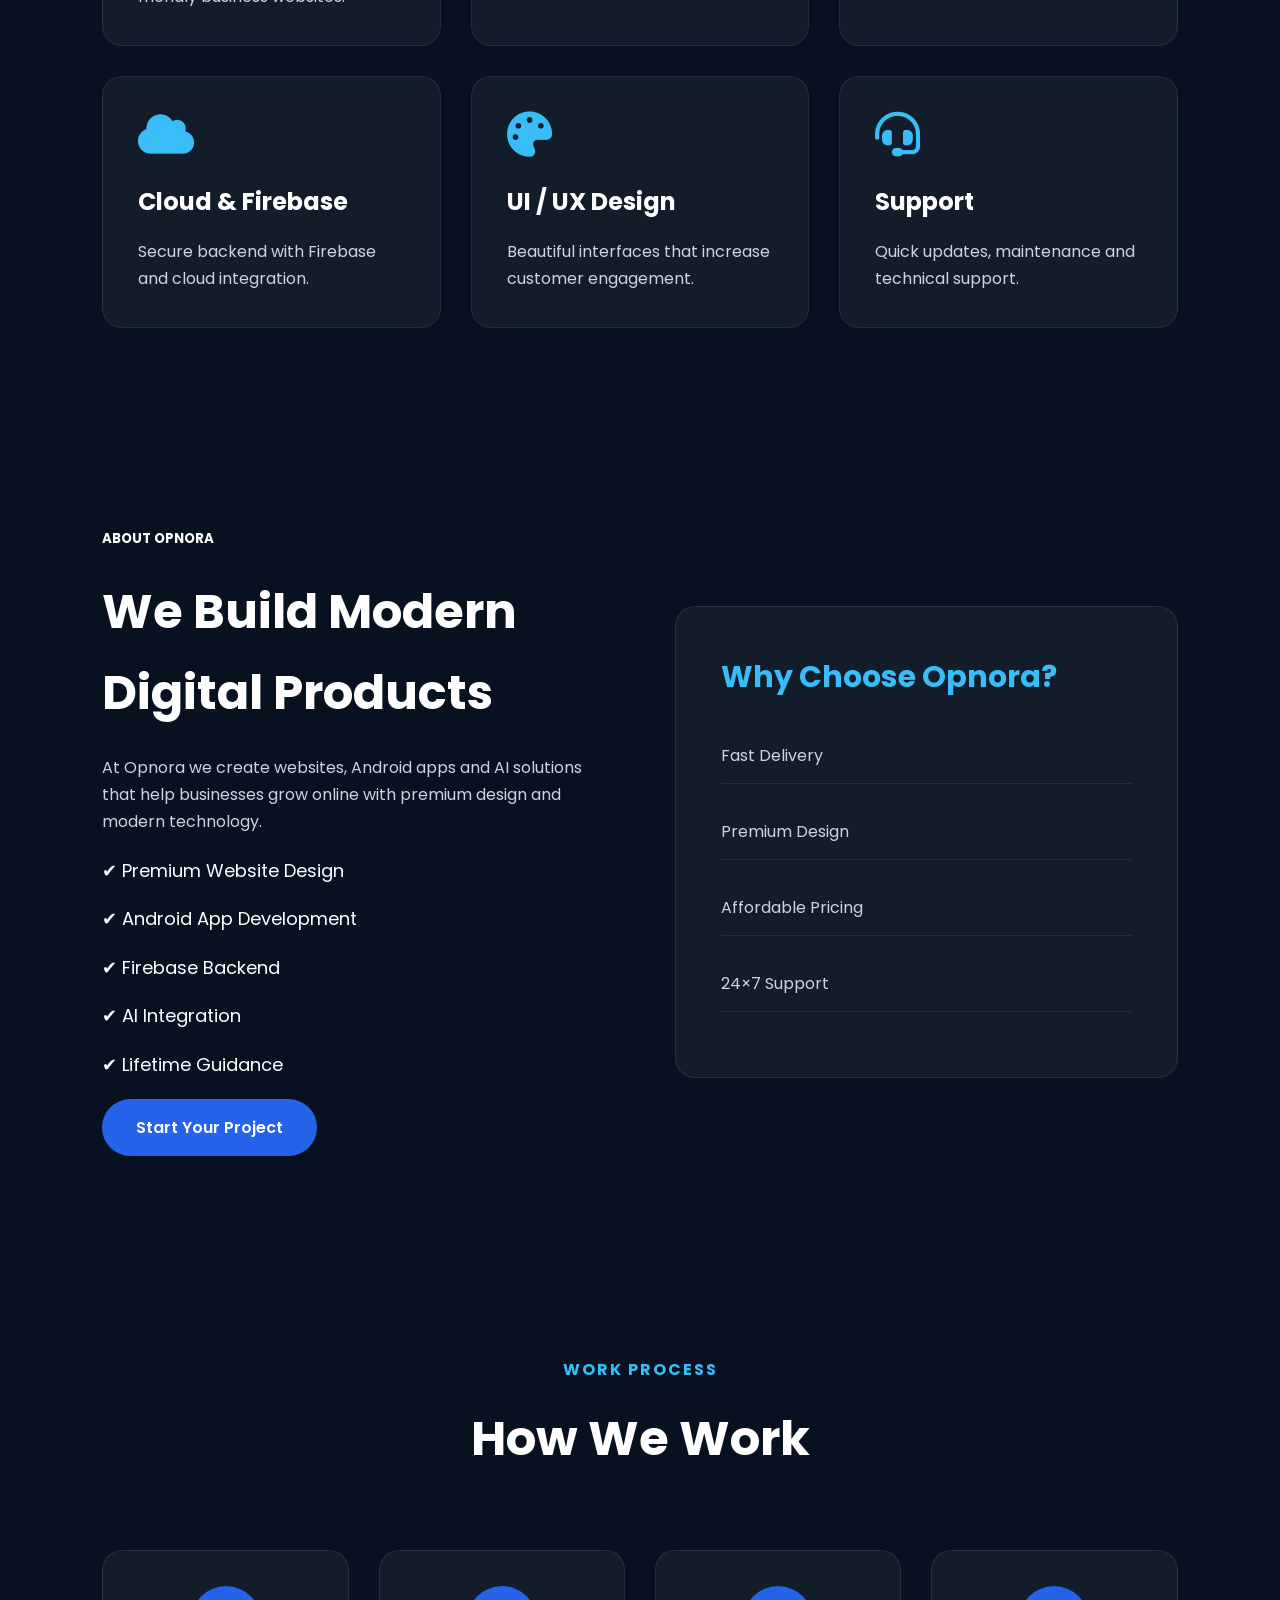
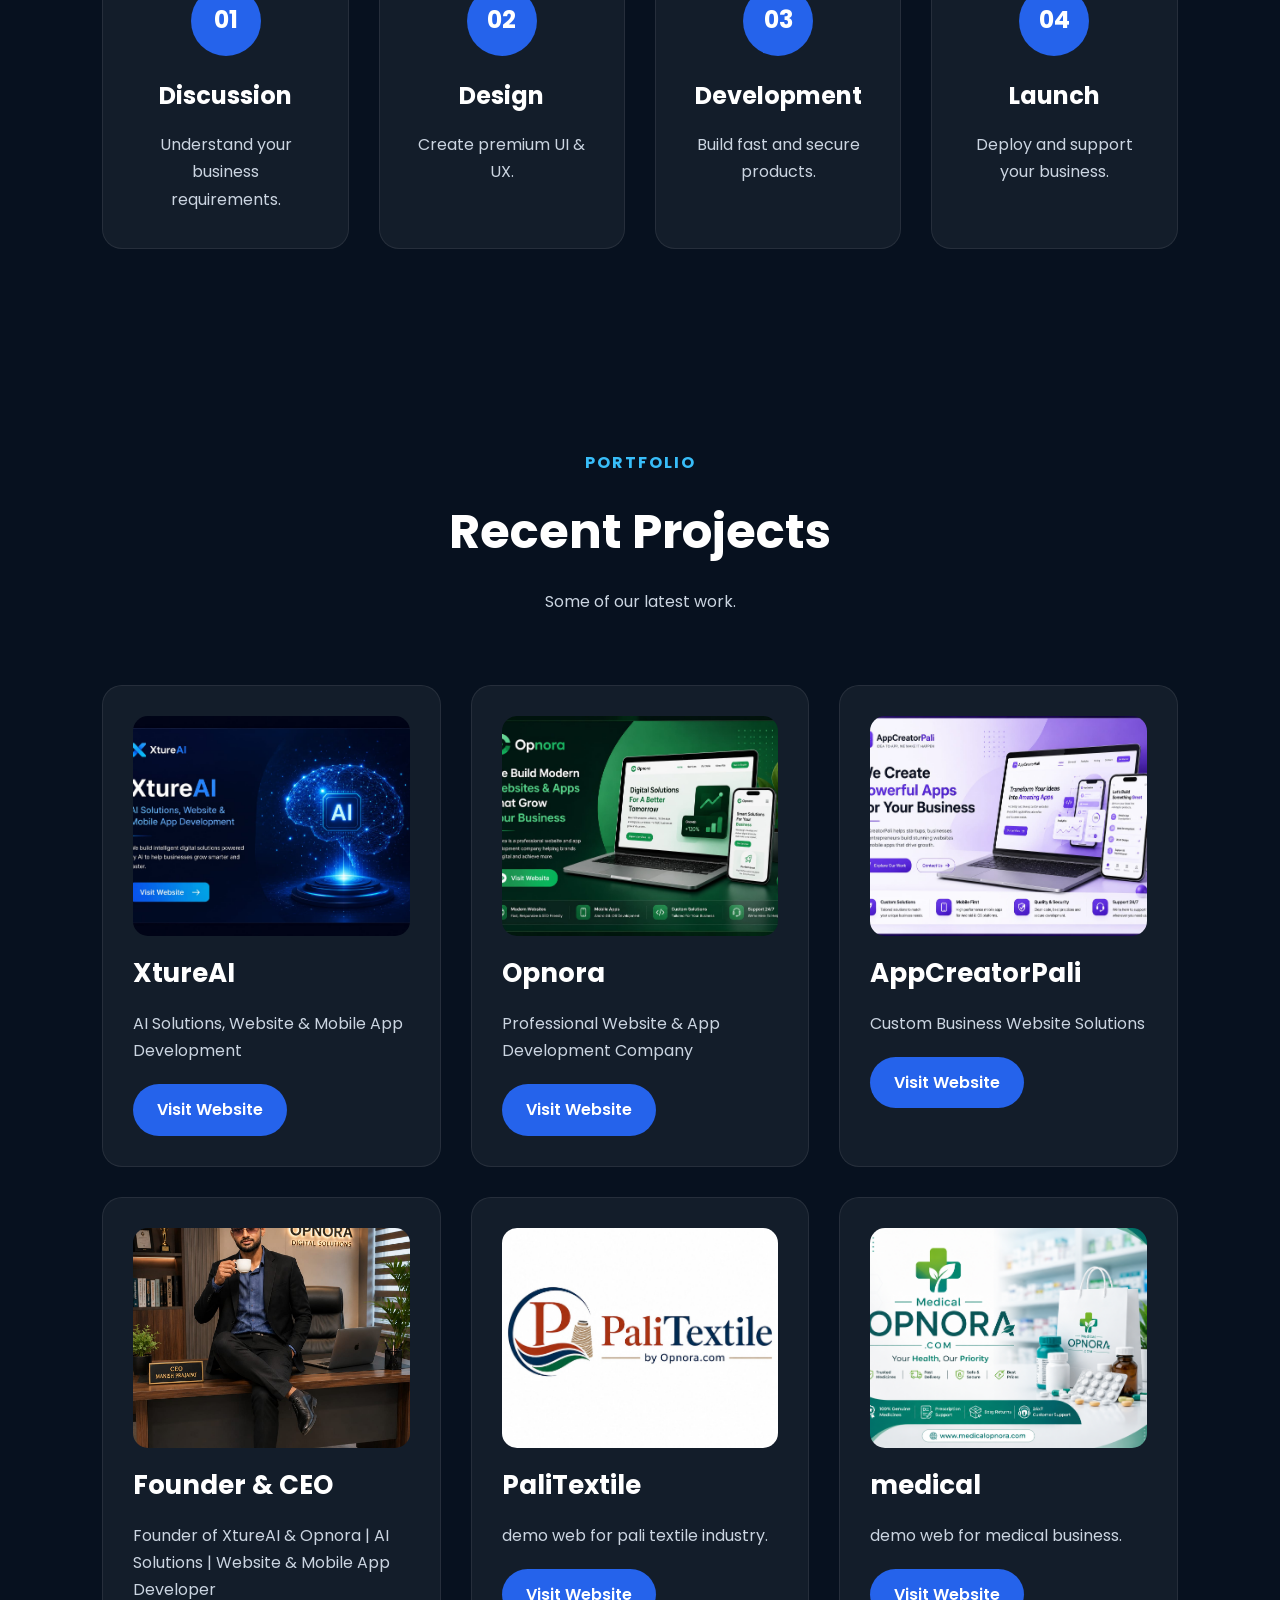
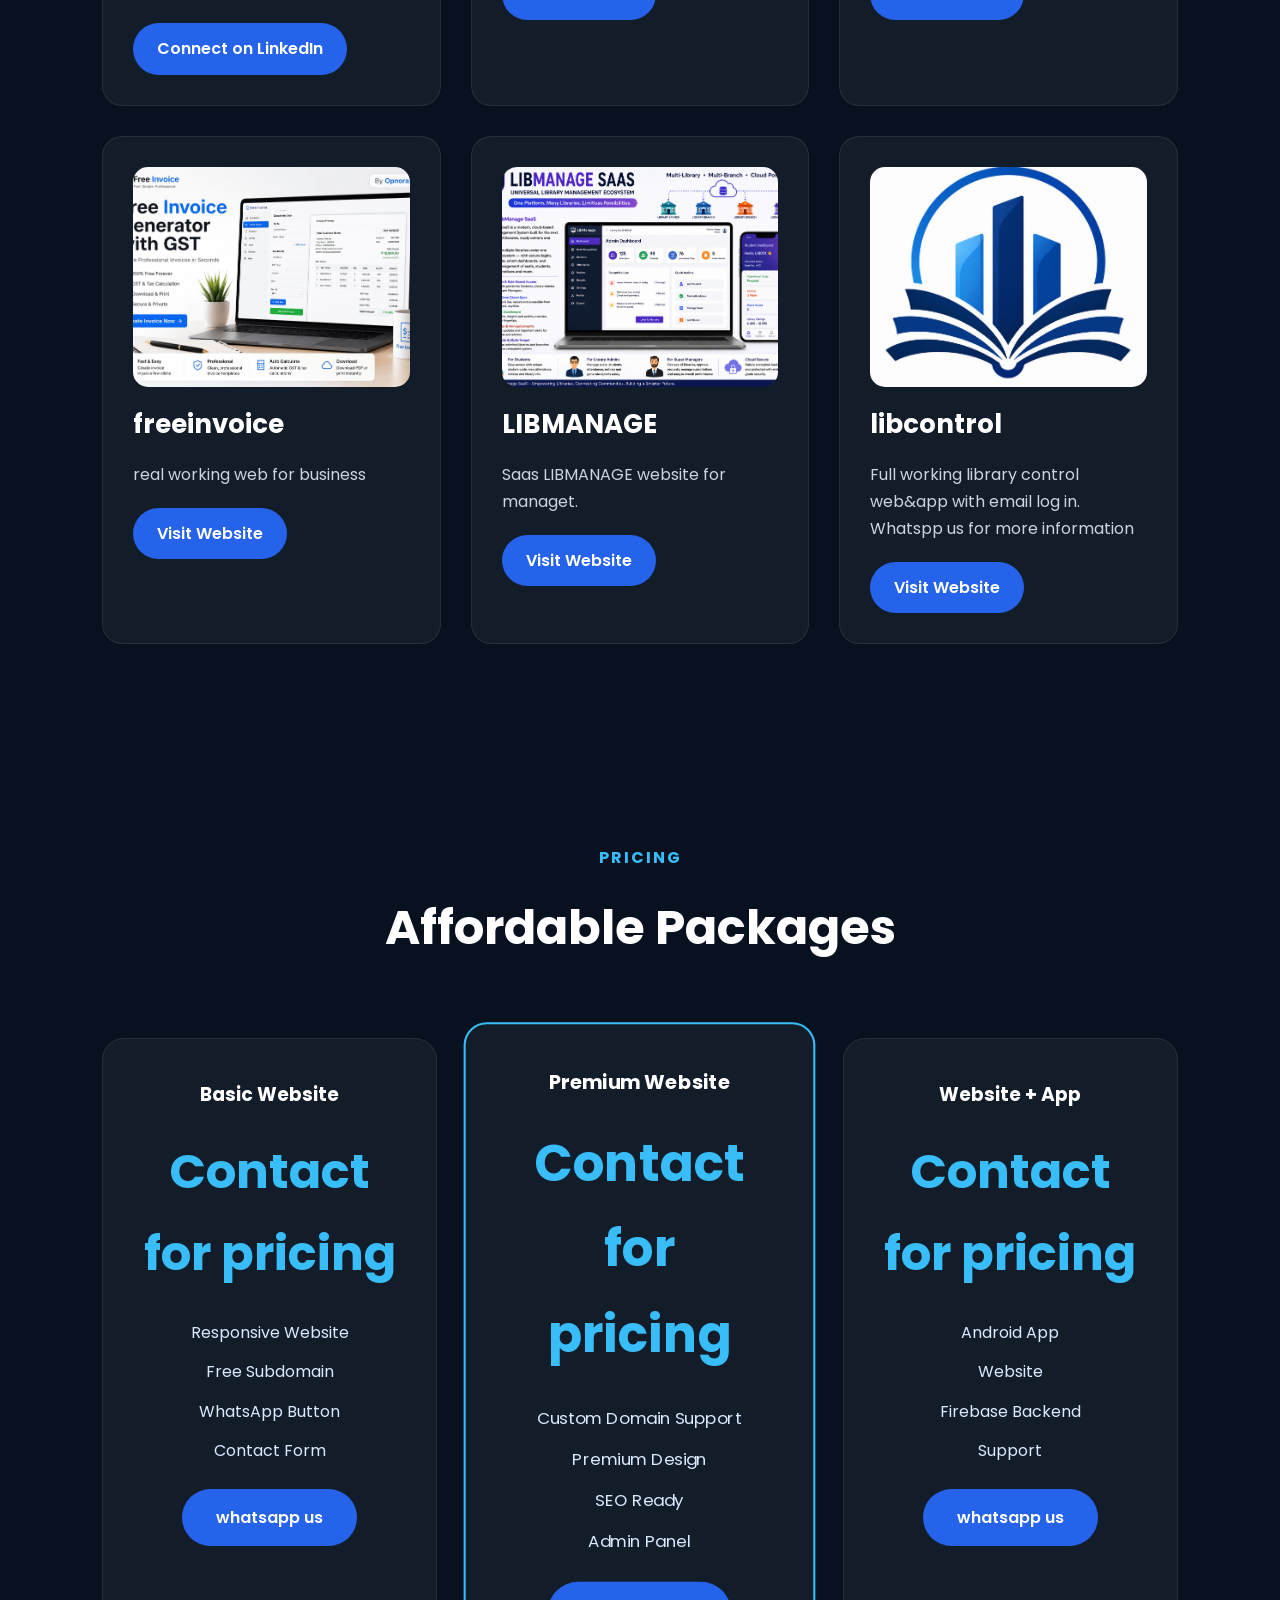
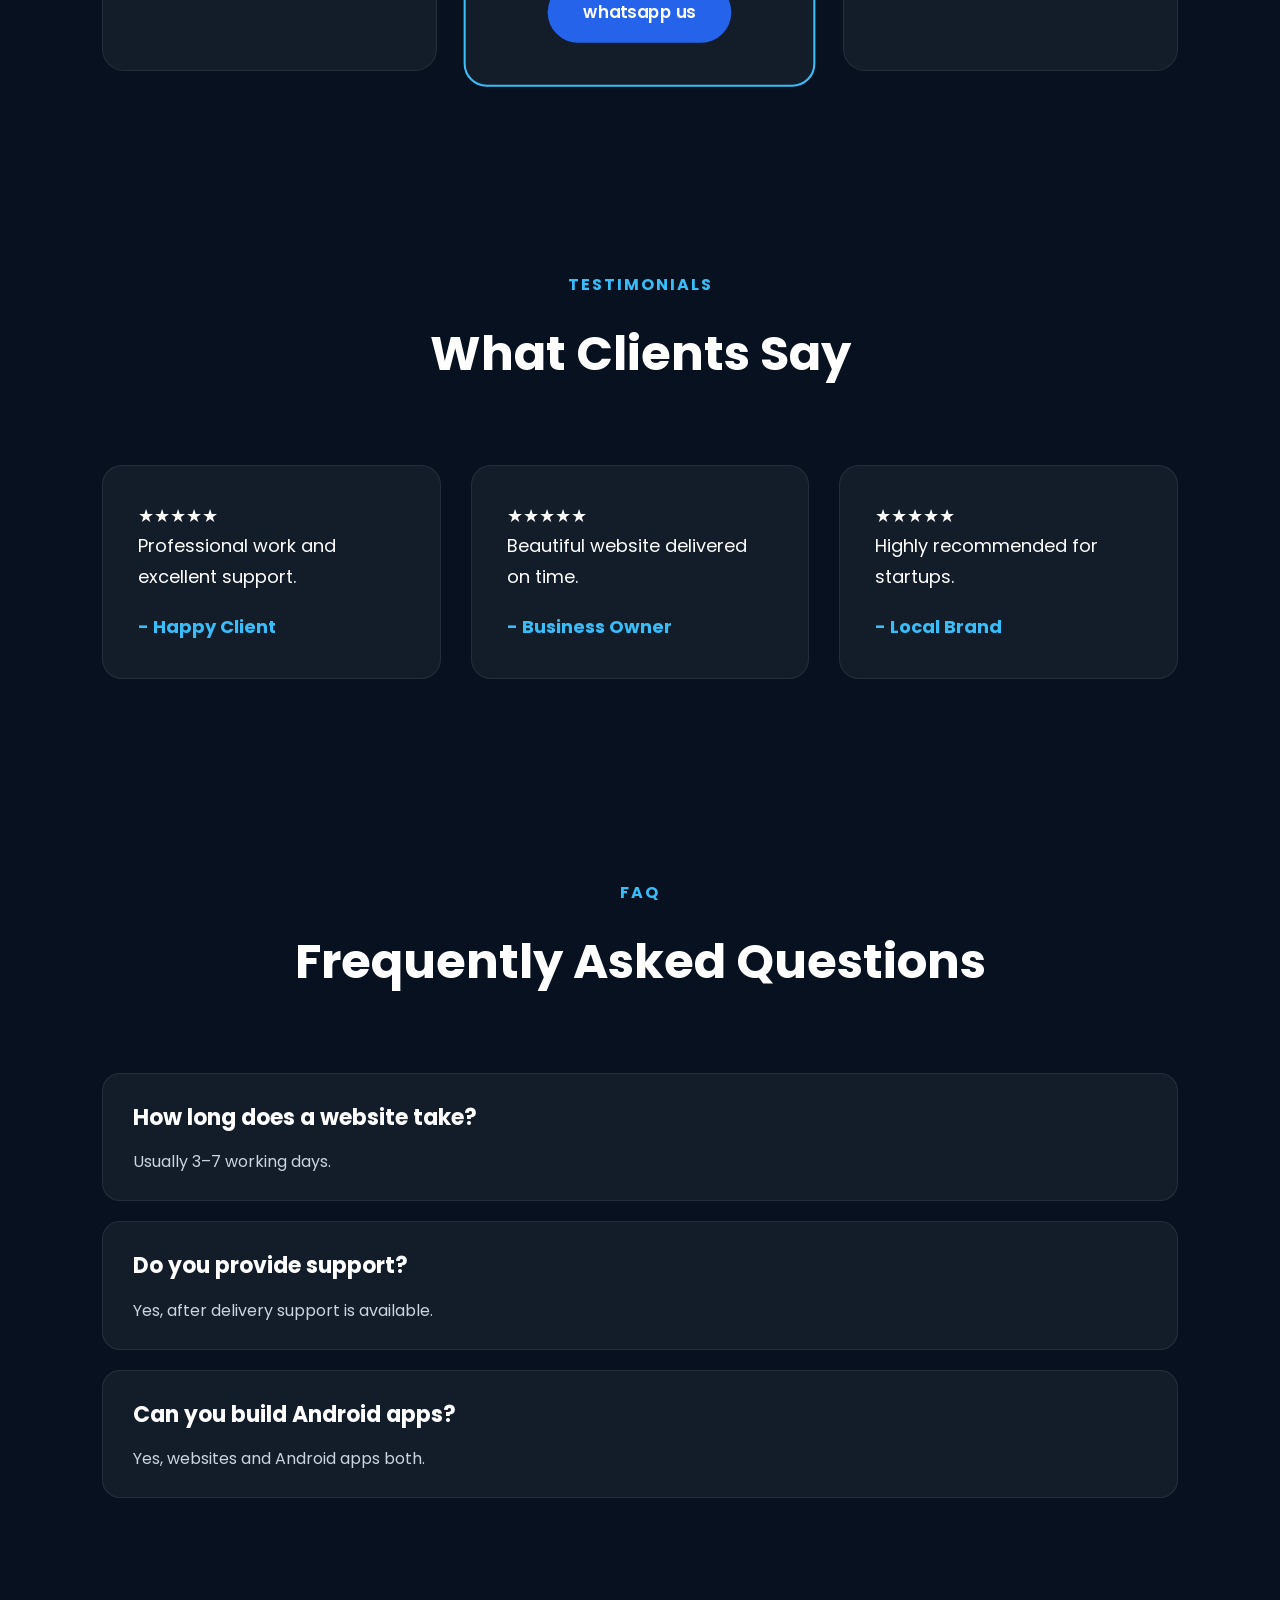
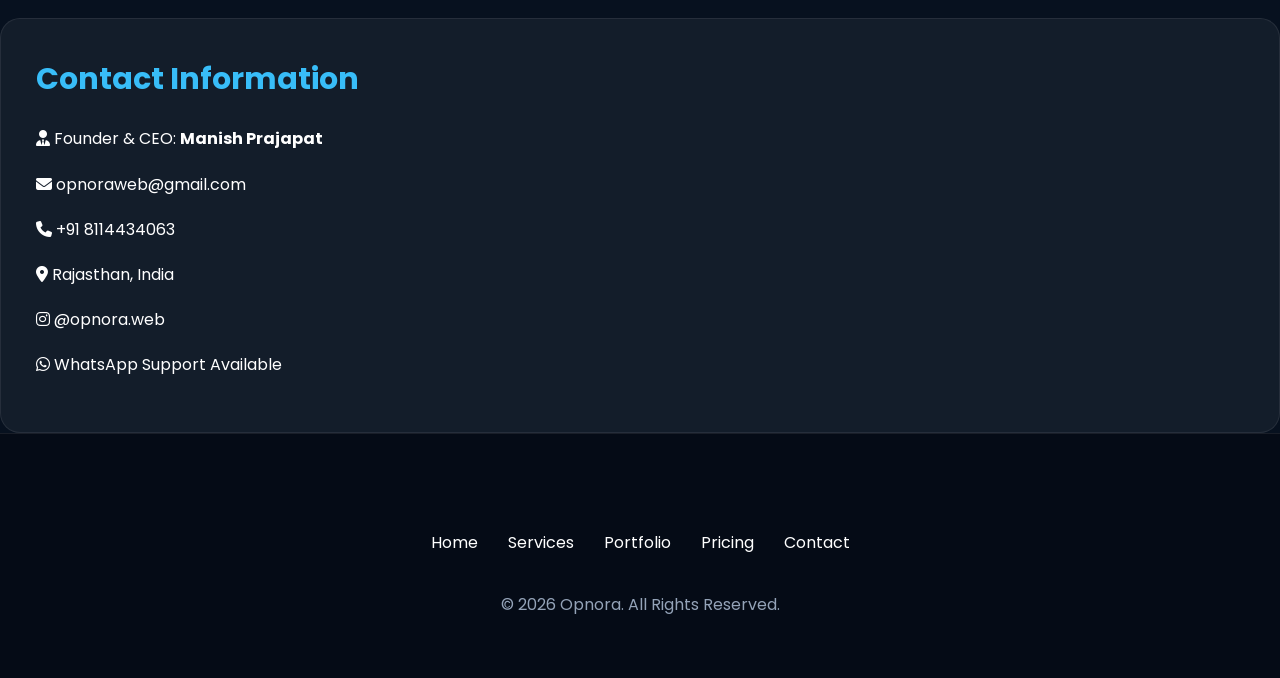
==== commit be3738e1: "Update index.html" ====
--- a/index.html
+++ b/index.html
@@ -1,5 +1,11 @@
-<!DOCTYPE html>  <html lang="en">  <head>  <meta charset="UTF-8">  
-<meta name="viewport" content="width=device-width, initial-scale=1.0">  <title>Opnora | Website & App Development</title> 
+<!DOCTYPE html>
+<html lang="en">
+<head>
+<meta charset="UTF-8">
+<meta name="viewport" content="width=device-width, initial-scale=1.0">
+
+<title>Opnora | Website & App Development</title>
+
 <meta name="description" content="Opnora is a modern technology company providing AI solutions, website development, mobile app development, software development, cloud applications, automation and digital business solutions.">
 
 <meta name="keywords" content="Opnora, AI, Artificial Intelligence, Website Development, Mobile App Development, Flutter, Firebase, Software Development, Business Software, Cloud Applications, Web Design, Android Apps, Digital Solutions, Startup Technology, Automation">
@@ -17,7 +23,11 @@
 <meta name="apple-mobile-web-app-title" content="Opnora">
 
 <link rel="canonical" href="https://opnora.com/">
- <!-- Open Graph -->
+
+<!-- Google Search Console Verification -->
+<meta name="google-site-verification" content="bPEjfgHOBgE4gz5OTjrElzAQfG_LMnQdu83eMcIEbHk" />
+
+<!-- Open Graph -->
 <meta property="og:type" content="website">
 <meta property="og:title" content="Opnora | AI, Websites & Mobile App Development">
 <meta property="og:description" content="Build modern websites, Android apps, AI solutions and business software with Opnora.">
@@ -30,141 +40,563 @@
 <meta name="twitter:title" content="Opnora | AI, Websites & Mobile App Development">
 <meta name="twitter:description" content="Professional AI solutions, websites, mobile apps and digital services.">
 <meta name="twitter:image" content="https://opnora.com/images/opnora-banner.png">
- <link rel="preconnect" href="https://fonts.googleapis.com">  <link rel="preconnect" href="https://fonts.gstatic.com" crossorigin>  <link href="https://fonts.googleapis.com/css2?family=Poppins:wght@300;400;500;600;700;800&display=swap" rel="stylesheet">  <link href="https://cdnjs.cloudflare.com/ajax/libs/font-awesome/6.7.2/css/all.min.css" rel="stylesheet">  <link rel="stylesheet" href="style.css">  </head>  <body>  <div class="blob blob1"></div>  
-<div class="blob blob2"></div>  
-<div class="blob blob3"></div>  <nav class="navbar">  <div class="logo">  <i class="fa-solid fa-code"></i>
+
+<link rel="preconnect" href="https://fonts.googleapis.com">
+<link rel="preconnect" href="https://fonts.gstatic.com" crossorigin>
+
+<link href="https://fonts.googleapis.com/css2?family=Poppins:wght@300;400;500;600;700;800&display=swap" rel="stylesheet">
+
+<link href="https://cdnjs.cloudflare.com/ajax/libs/font-awesome/6.7.2/css/all.min.css" rel="stylesheet">
+
+<link rel="stylesheet" href="style.css">
+
+</head>
+
+<body>
+
+<div class="blob blob1"></div>
+<div class="blob blob2"></div>
+<div class="blob blob3"></div>
+
+<nav class="navbar">
+
+<div class="logo">
+
+<i class="fa-solid fa-code"></i>
 
 <span>Opnora</span>
 
-</div>  <ul>  <li><a href="#home">Home</a></li>  <li><a href="#services">Services</a></li>  <li><a href="#portfolio">Portfolio</a></li>  <li><a href="#pricing">Pricing</a></li>  <li><a href="#contact">Contact</a></li>  </ul>  <a href="#contact" class="nav-btn">  Let's Talk
-
-</a>  </nav>  <section class="hero" id="home">  <div class="hero-left">  <h1>  Build Your Business
+</div>
+
+<ul>
+
+<li><a href="#home">Home</a></li>
+<li><a href="#services">Services</a></li>
+<li><a href="#portfolio">Portfolio</a></li>
+<li><a href="#pricing">Pricing</a></li>
+<li><a href="#contact">Contact</a></li>
+
+</ul>
+
+<a href="#contact" class="nav-btn">
+Let's Talk
+</a>
+
+</nav>
+
+<section class="hero" id="home">
+
+<div class="hero-left">
+
+<h1>
+
+Build Your Business
 
 With
 
 <span>Opnora</span>
 
-</h1>  <p>  Modern Websites, Android Apps,
+</h1>
+
+<p>
+
+Modern Websites, Android Apps,
 
 Business Automation & AI Solutions
 
 for startups and local businesses.
 
-</p>  <div class="hero-buttons">  <a href="#contact" class="btn">  Get Started
-
-</a>  <a href="#portfolio" class="btn2">  View Work
-
-</a>  </div>  <div class="stats">  <div class="stat">  <h2>Pro</h2>  <p>Projects</p>  </div>  <div class="stat">  <h2>98%</h2>  <p>Happy Clients</p>  </div>  <div class="stat">  <h2>24/7</h2>  <p>Support</p>  </div>  <div class="stat">  <h2>app</h2>  <p>solutions</p>  </div>  </div>  </div>  <div class="hero-right">  <div class="laptop">  <div class="screen">  <div class="screen-header">  <div></div>  <div></div>  <div></div>  </div>  <div class="screen-body">  <h3>Opnora</h3>  <p>Website</p>  <p>Android App</p>  <p>AI Solutions</p>  </div>  </div>  </div>  </div>  </section>  
-<section class="services" id="services">  <div class="section-title">  <h5>OUR SERVICES</h5>  <h2>Everything Your Business Needs</h2>  <p>  
-Professional digital solutions to grow your business faster.  
-</p>  </div>  <div class="service-grid">  <div class="service-card">  <i class="fa-solid fa-globe"></i>
-
-<h3>Website Development</h3>  <p>  
-Modern, responsive and SEO friendly business websites.  
-</p>  </div>  <div class="service-card">  <i class="fa-solid fa-mobile-screen-button"></i>
-
-<h3>Android App</h3>  <p>  
-Fast and user-friendly Android applications for every business.  
-</p>  </div>  <div class="service-card">  <i class="fa-solid fa-robot"></i>
-
-<h3>AI Solutions</h3>  <p>  
-AI chatbots, automation and smart business tools.  
-</p>  </div>  <div class="service-card">  <i class="fa-solid fa-cloud"></i>
-
-<h3>Cloud & Firebase</h3>  <p>  
-Secure backend with Firebase and cloud integration.  
-</p>  </div>  <div class="service-card">  <i class="fa-solid fa-palette"></i>
-
-<h3>UI / UX Design</h3>  <p>  
-Beautiful interfaces that increase customer engagement.  
-</p>  </div>  <div class="service-card">  <i class="fa-solid fa-headset"></i>
-
-<h3>Support</h3>  <p>  
-Quick updates, maintenance and technical support.  
-</p>  </div>  </div>  </section>  <section class="about" id="about">  <div class="about-left">  <h5>ABOUT OPNORA</h5>  <h2>  
-We Build Modern Digital Products  
-</h2>  <p>  At Opnora we create websites, Android apps and AI solutions that help businesses grow online with premium design and modern technology.
-
-</p>  <ul>  <li>✔ Premium Website Design</li>  <li>✔ Android App Development</li>  <li>✔ Firebase Backend</li>  <li>✔ AI Integration</li>  <li>✔ Lifetime Guidance</li>  </ul>  <a href="#contact" class="btn">  Start Your Project
-
-</a>  </div>  <div class="about-right">  <div class="about-box">  <h3>Why Choose Opnora?</h3>  <p>  Fast Delivery
-
-</p>  <p>  Premium Design
-
-</p>  <p>  Affordable Pricing
-
-</p>  <p>  24×7 Support
-
-</p>  </div>  </div>  </section>  <section class="process">  <div class="section-title">  <h5>WORK PROCESS</h5>  <h2>How We Work</h2>  </div>  <div class="process-grid">  <div class="process-card">  <span>01</span>
-
-<h3>Discussion</h3>  <p>  
-Understand your business requirements.  
-</p>  </div>  <div class="process-card">  <span>02</span>
-
-<h3>Design</h3>  <p>  
-Create premium UI & UX.  
-</p>  </div>  <div class="process-card">  <span>03</span>
-
-<h3>Development</h3>  <p>  
-Build fast and secure products.  
-</p>  </div>  <div class="process-card">  <span>04</span>
-
-<h3>Launch</h3>  <p>  
-Deploy and support your business.  
-</p>  </div>  </div>  </section>  
-<section class="portfolio" id="portfolio">  <div class="section-title">  
-<h5>PORTFOLIO</h5>  
-<h2>Recent Projects</h2>  
-<p>Some of our latest work.</p>  
-</div>  <div class="portfolio-grid" id="projects">   
-</div>
-</section>
- </div>  </div>  </section>  <section class="pricing" id="pricing">  <div class="section-title">  
-<h5>PRICING</h5>  
-<h2>Affordable Packages</h2>  
-</div>  <div class="pricing-grid">  <div class="price-card">  <h3>Basic Website</h3>  <h1>Contact for pricing</h1>  <ul>  
-<li>Responsive Website</li>  
-<li>Free Subdomain</li>  
-<li>WhatsApp Button</li>  
-<li>Contact Form</li>  
-</ul>  <a href="#contact" class="btn">  
-whatsapp us  
-</a>  </div>  <div class="price-card featured">  <h3>Premium Website</h3>  <h1>Contact for pricing</h1>  <ul>  
-<li>Custom Domain Support</li>  
-<li>Premium Design</li>  
-<li>SEO Ready</li>  
-<li>Admin Panel</li>  
-</ul>  <a href="#contact" class="btn">  
+</p>
+
+<div class="hero-buttons">
+
+<a href="#contact" class="btn">
+Get Started
+</a>
+
+<a href="#portfolio" class="btn2">
+View Work
+</a>
+
+</div>
+
+<div class="stats">
+
+<div class="stat">
+
+<h2>Pro</h2>
+
+<p>Projects</p>
+
+</div>
+
+<div class="stat">
+
+<h2>98%</h2>
+
+<p>Happy Clients</p>
+
+</div>
+
+<div class="stat">
+
+<h2>24/7</h2>
+
+<p>Support</p>
+
+</div>
+
+<div class="stat">
+
+<h2>app</h2>
+
+<p>solutions</p>
+
+</div>
+
+</div>
+
+</div>
+
+<div class="hero-right">
+
+<div class="laptop">
+
+<div class="screen">
+
+<div class="screen-header">
+
+<div></div>
+<div></div>
+<div></div>
+
+</div>
+
+<div class="screen-body">
+
+<h3>Opnora</h3>
+
+<p>Website</p>
+<p>Android App</p>
+<p>AI Solutions</p>
+
+</div>
+
+</div>
+
+</div>
+
+</div>
+
+</section>
+
+<section class="services" id="services">
+
+<div class="section-title">
+
+<h5>OUR SERVICES</h5>
+
+<h2>Everything Your Business Needs</h2>
+
+<p>
+Professional digital solutions to grow your business faster.
+</p>
+
+</div>
+
+<div class="service-grid">
+
+<div class="service-card">
+
+<i class="fa-solid fa-globe"></i>
+
+<h3>Website Development</h3>
+
+<p>
+Modern, responsive and SEO friendly business websites.
+</p>
+
+</div>
+
+<div class="service-card">
+
+<i class="fa-solid fa-mobile-screen-button"></i>
+
+<h3>Android App</h3>
+
+<p>
+Fast and user-friendly Android applications for every business.
+</p>
+
+</div>
+
+<div class="service-card">
+
+<i class="fa-solid fa-robot"></i>
+
+<h3>AI Solutions</h3>
+
+<p>
+AI chatbots, automation and smart business tools.
+</p>
+
+</div>
+
+<div class="service-card">
+
+<i class="fa-solid fa-cloud"></i>
+
+<h3>Cloud & Firebase</h3>
+
+<p>
+Secure backend with Firebase and cloud integration.
+</p>
+
+</div>
+
+<div class="service-card">
+
+<i class="fa-solid fa-palette"></i>
+
+<h3>UI / UX Design</h3>
+
+<p>
+Beautiful interfaces that increase customer engagement.
+</p>
+
+</div>
+
+<div class="service-card">
+
+<i class="fa-solid fa-headset"></i>
+
+<h3>Support</h3>
+
+<p>
+Quick updates, maintenance and technical support.
+</p>
+
+</div>
+
+</div>
+
+</section>
+
+<section class="about" id="about">
+
+<div class="about-left">
+
+<h5>ABOUT OPNORA</h5>
+
+<h2>
+We Build Modern Digital Products
+</h2>
+
+<p>
+
+At Opnora we create websites, Android apps and AI solutions that help businesses grow online with premium design and modern technology.
+
+</p>
+
+<ul>
+
+<li>✔ Premium Website Design</li>
+<li>✔ Android App Development</li>
+<li>✔ Firebase Backend</li>
+<li>✔ AI Integration</li>
+<li>✔ Lifetime Guidance</li>
+
+</ul>
+
+<a href="#contact" class="btn">
+Start Your Project
+</a>
+
+</div>
+
+<div class="about-right">
+
+<div class="about-box">
+
+<h3>Why Choose Opnora?</h3>
+
+<p>
+Fast Delivery
+</p>
+
+<p>
+Premium Design
+</p>
+
+<p>
+Affordable Pricing
+</p>
+
+<p>
+24×7 Support
+</p>
+
+</div>
+
+</div>
+
+</section>
+
+<section class="process">
+
+<div class="section-title">
+
+<h5>WORK PROCESS</h5>
+
+<h2>How We Work</h2>
+
+</div>
+
+<div class="process-grid">
+
+<div class="process-card">
+
+<span>01</span>
+
+<h3>Discussion</h3>
+
+<p>
+Understand your business requirements.
+</p>
+
+</div>
+
+<div class="process-card">
+
+<span>02</span>
+
+<h3>Design</h3>
+
+<p>
+Create premium UI & UX.
+</p>
+
+</div>
+
+<div class="process-card">
+
+<span>03</span>
+
+<h3>Development</h3>
+
+<p>
+Build fast and secure products.
+</p>
+
+</div>
+
+<div class="process-card">
+
+<span>04</span>
+
+<h3>Launch</h3>
+
+<p>
+Deploy and support your business.
+</p>
+
+</div>
+
+</div>
+
+</section>
+
+<section class="portfolio" id="portfolio">
+
+<div class="section-title">
+
+<h5>PORTFOLIO</h5>
+
+<h2>Recent Projects</h2>
+
+<p>Some of our latest work.</p>
+
+</div>
+
+<div class="portfolio-grid" id="projects">
+
+</div>
+
+</section>
+
+</div>
+
+</div>
+
+</section>
+
+<section class="pricing" id="pricing">
+
+<div class="section-title">
+
+<h5>PRICING</h5>
+
+<h2>Affordable Packages</h2>
+
+</div>
+
+<div class="pricing-grid">
+
+<div class="price-card">
+
+<h3>Basic Website</h3>
+
+<h1>Contact for pricing</h1>
+
+<ul>
+
+<li>Responsive Website</li>
+<li>Free Subdomain</li>
+<li>WhatsApp Button</li>
+<li>Contact Form</li>
+
+</ul>
+
+<a href="#contact" class="btn">
 whatsapp us
-</a>  </div>  <div class="price-card">  <h3>Website + App</h3>  <h1>Contact for pricing</h1>  <ul>  
-<li>Android App</li>  
-<li>Website</li>  
-<li>Firebase Backend</li>  
-<li>Support</li>  
-</ul>  <a href="#contact" class="btn">  
+</a>
+
+</div>
+
+<div class="price-card featured">
+
+<h3>Premium Website</h3>
+
+<h1>Contact for pricing</h1>
+
+<ul>
+
+<li>Custom Domain Support</li>
+<li>Premium Design</li>
+<li>SEO Ready</li>
+<li>Admin Panel</li>
+
+</ul>
+
+<a href="#contact" class="btn">
 whatsapp us
-</a>  </div>  </div>  </section>  <section class="testimonial">  <div class="section-title">  <h5>TESTIMONIALS</h5>  <h2>What Clients Say</h2>  </div>  <div class="testimonial-grid">  <div class="testimonial-card">  ★★★★★
-
-<p>  Professional work and excellent support.
-
-</p>  <h4>- Happy Client</h4>  </div>  <div class="testimonial-card">  ★★★★★
-
-<p>  Beautiful website delivered on time.
-
-</p>  <h4>- Business Owner</h4>  </div>  <div class="testimonial-card">  ★★★★★
-
-<p>  Highly recommended for startups.
-
-</p>  <h4>- Local Brand</h4>  </div>  </div>  </section>  <section class="faq">  <div class="section-title">  <h5>FAQ</h5>  <h2>Frequently Asked Questions</h2>  </div>  <div class="faq-item">  
-<h3>How long does a website take?</h3>  
-<p>Usually 3–7 working days.</p>  
-</div>  <div class="faq-item">  
-<h3>Do you provide support?</h3>  
-<p>Yes, after delivery support is available.</p>  
-</div>  <div class="faq-item">  
-<h3>Can you build Android apps?</h3>  
-<p>Yes, websites and Android apps both.</p>  
-</div>  </section>  
+</a>
+
+</div>
+
+<div class="price-card">
+
+<h3>Website + App</h3>
+
+<h1>Contact for pricing</h1>
+
+<ul>
+
+<li>Android App</li>
+<li>Website</li>
+<li>Firebase Backend</li>
+<li>Support</li>
+
+</ul>
+
+<a href="#contact" class="btn">
+whatsapp us
+</a>
+
+</div>
+
+</div>
+
+</section>
+
+<section class="testimonial">
+
+<div class="section-title">
+
+<h5>TESTIMONIALS</h5>
+
+<h2>What Clients Say</h2>
+
+</div>
+
+<div class="testimonial-grid">
+
+<div class="testimonial-card">
+
+★★★★★
+
+<p>
+Professional work and excellent support.
+</p>
+
+<h4>- Happy Client</h4>
+
+</div>
+
+<div class="testimonial-card">
+
+★★★★★
+
+<p>
+Beautiful website delivered on time.
+</p>
+
+<h4>- Business Owner</h4>
+
+</div>
+
+<div class="testimonial-card">
+
+★★★★★
+
+<p>
+Highly recommended for startups.
+</p>
+
+<h4>- Local Brand</h4>
+
+</div>
+
+</div>
+
+</section>
+
+<section class="faq">
+
+<div class="section-title">
+
+<h5>FAQ</h5>
+
+<h2>Frequently Asked Questions</h2>
+
+</div>
+
+<div class="faq-item">
+
+<h3>How long does a website take?</h3>
+
+<p>Usually 3–7 working days.</p>
+
+</div>
+
+<div class="faq-item">
+
+<h3>Do you provide support?</h3>
+
+<p>Yes, after delivery support is available.</p>
+
+</div>
+
+<div class="faq-item">
+
+<h3>Can you build Android apps?</h3>
+
+<p>Yes, websites and Android apps both.</p>
+
+</div>
+
+</section>
+
 <div class="contact-info">
 
 <h3>Contact Information</h3>
@@ -182,7 +614,16 @@
 <p><i class="fa-brands fa-whatsapp"></i> WhatsApp Support Available</p>
 
 </div>
-</p>  </div>  <div class="footer-links">  <a href="#home">Home</a>
+
+</p>
+
+</div>
+
+<footer>
+
+<div class="footer-links">
+
+<a href="#home">Home</a>
 
 <a href="#services">Services</a>
 
@@ -192,10 +633,29 @@
 
 <a href="#contact">Contact</a>
 
-</div>  <p class="copyright">  © 2026 Opnora. All Rights Reserved.
-
-</p>  </footer>  <a href="https://wa.me/918114434063" class="whatsapp">  <i class="fa-brands fa-whatsapp"></i>
-
-</a>  <a href="#home" class="top-btn">  <i class="fa-solid fa-arrow-up"></i>
-
-</a>  <script src="script.js"></script>  </body>  </html>
+</div>
+
+<p class="copyright">
+
+© 2026 Opnora. All Rights Reserved.
+
+</p>
+
+</footer>
+
+<a href="https://wa.me/918114434063" class="whatsapp">
+
+<i class="fa-brands fa-whatsapp"></i>
+
+</a>
+
+<a href="#home" class="top-btn">
+
+<i class="fa-solid fa-arrow-up"></i>
+
+</a>
+
+<script src="script.js"></script>
+
+</body>
+</html>
